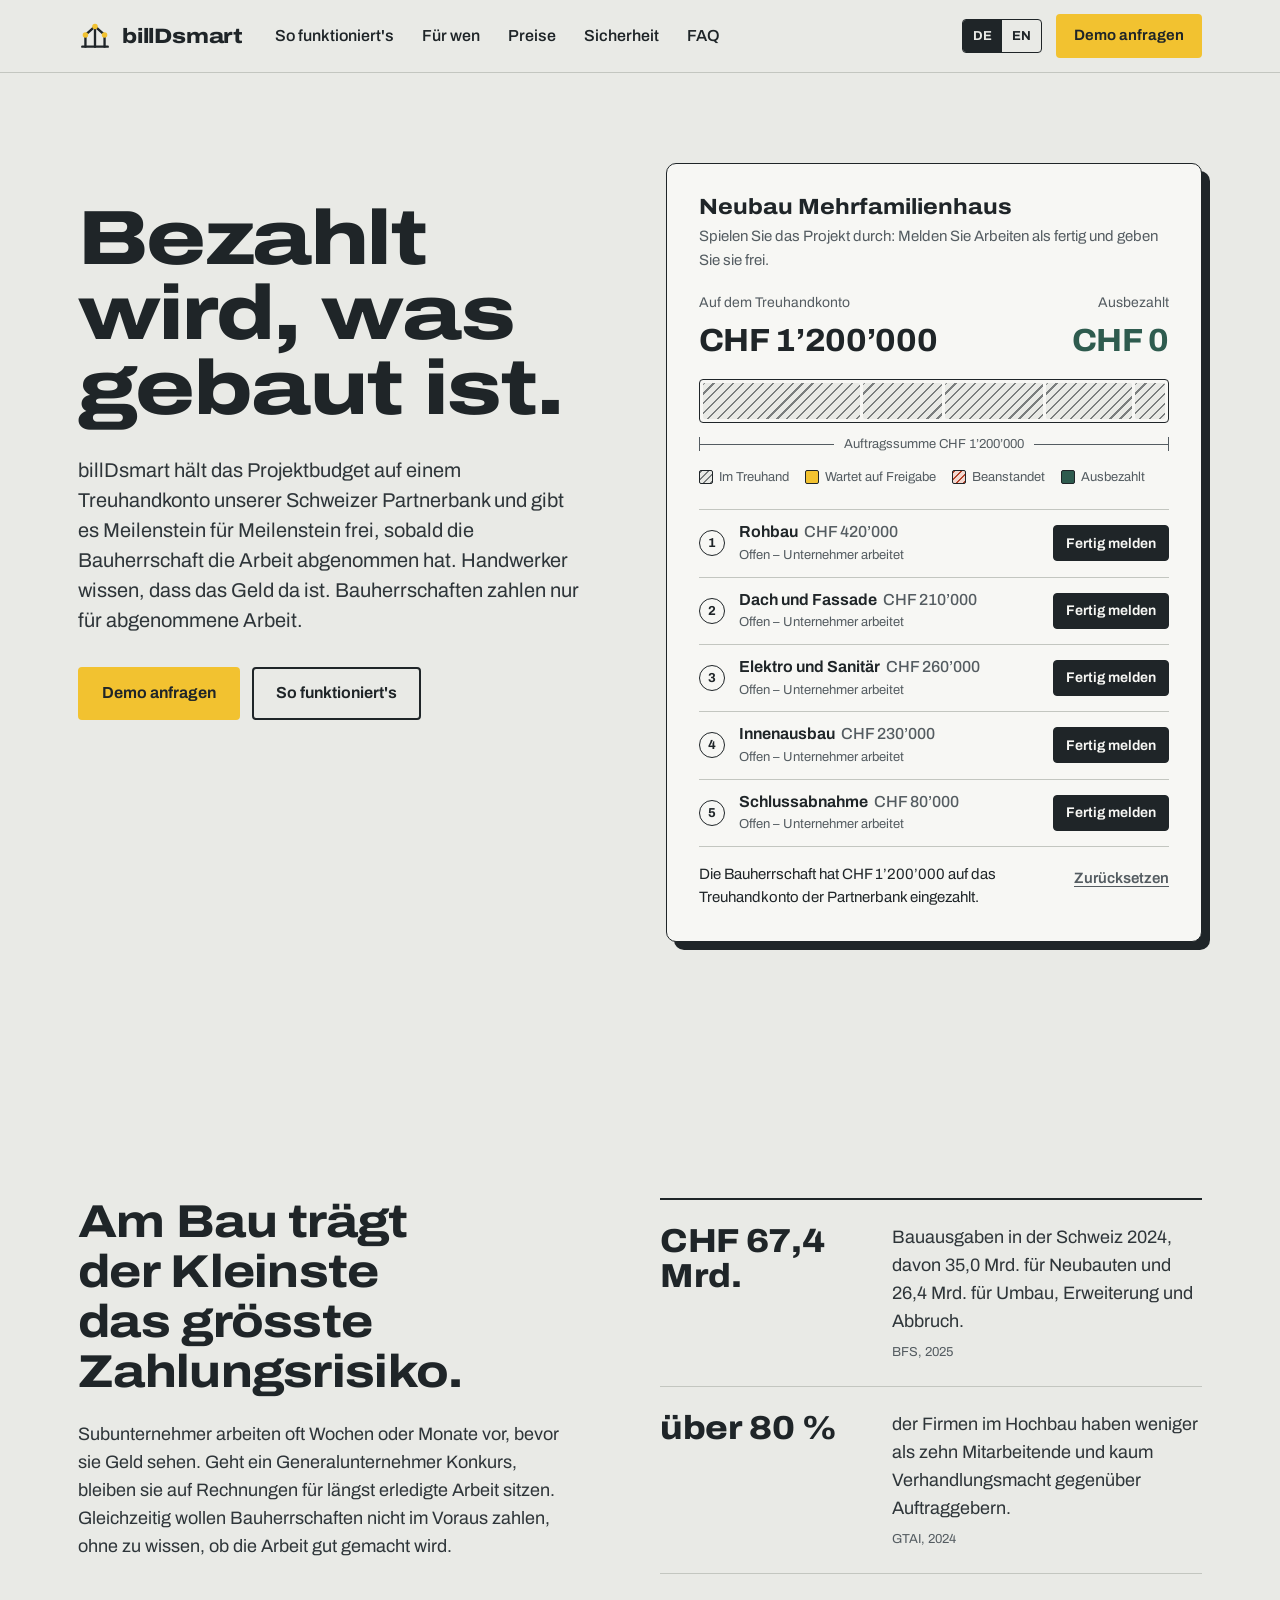
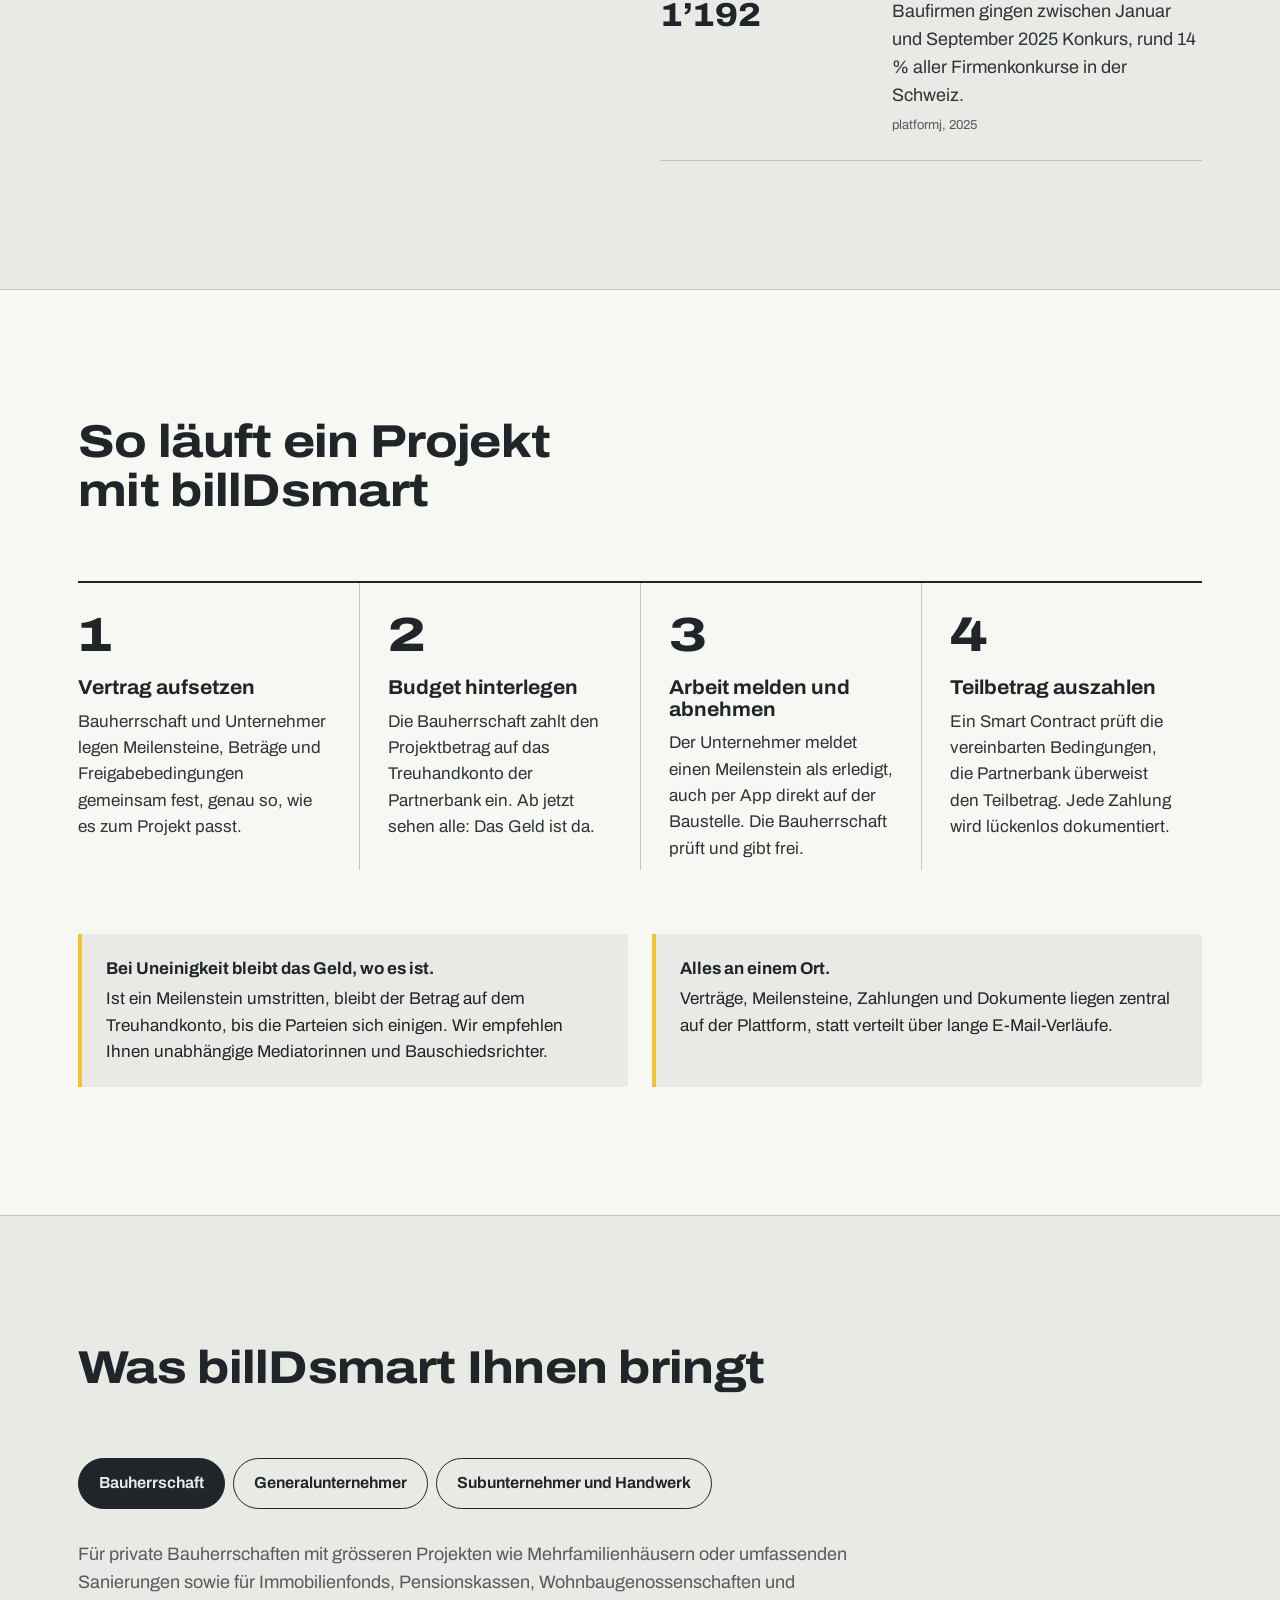
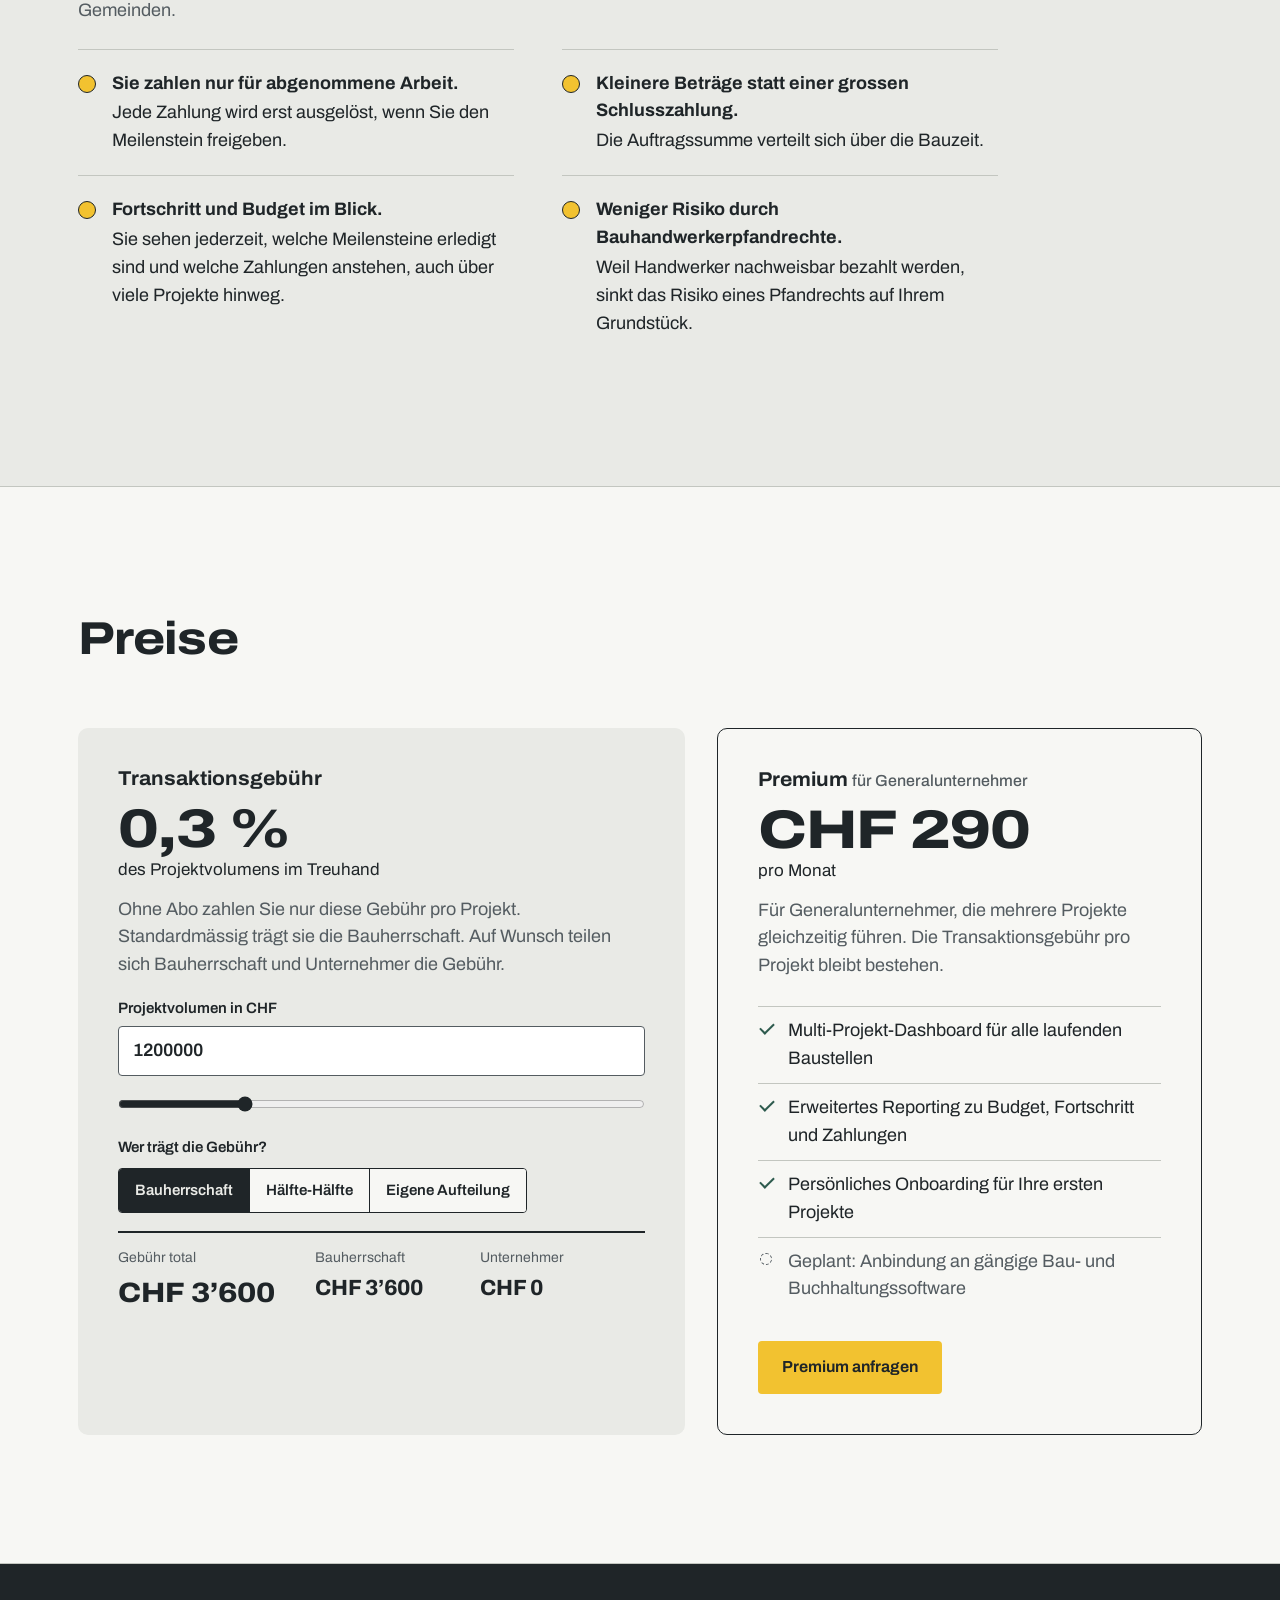
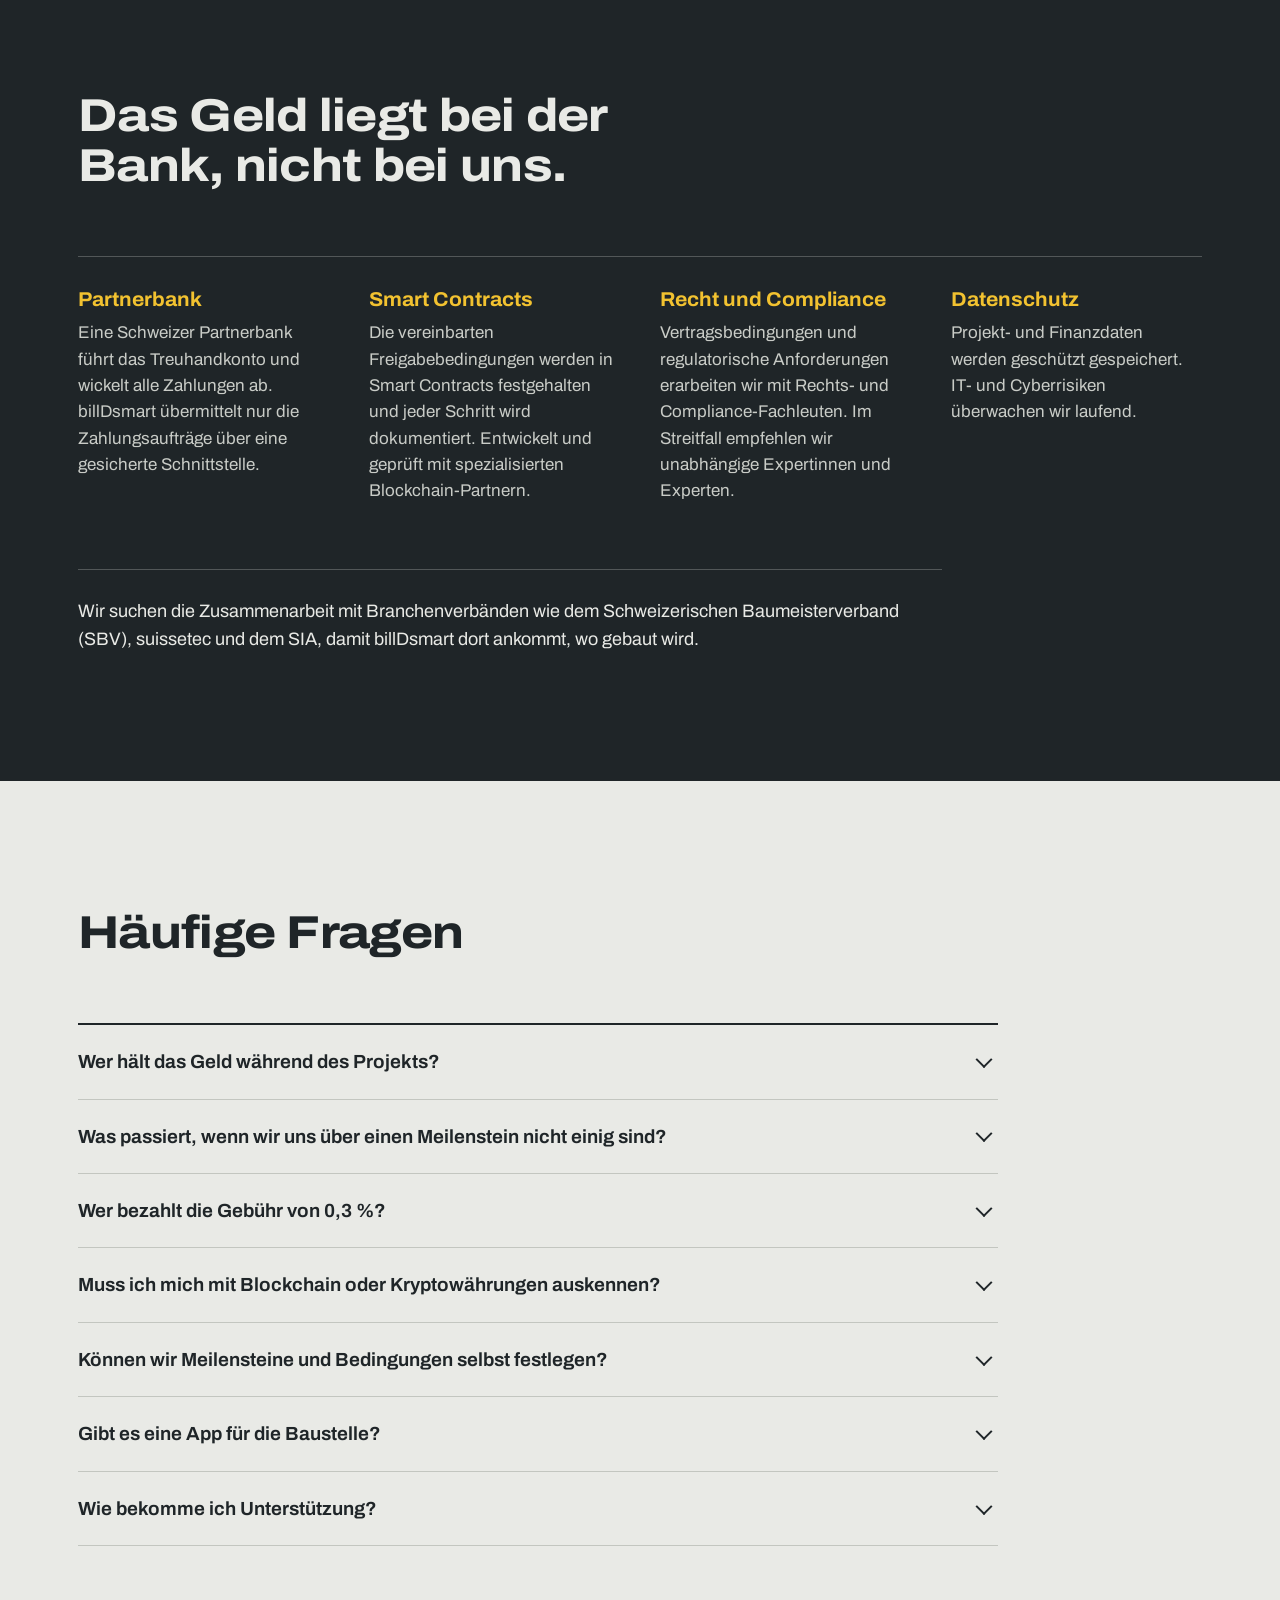
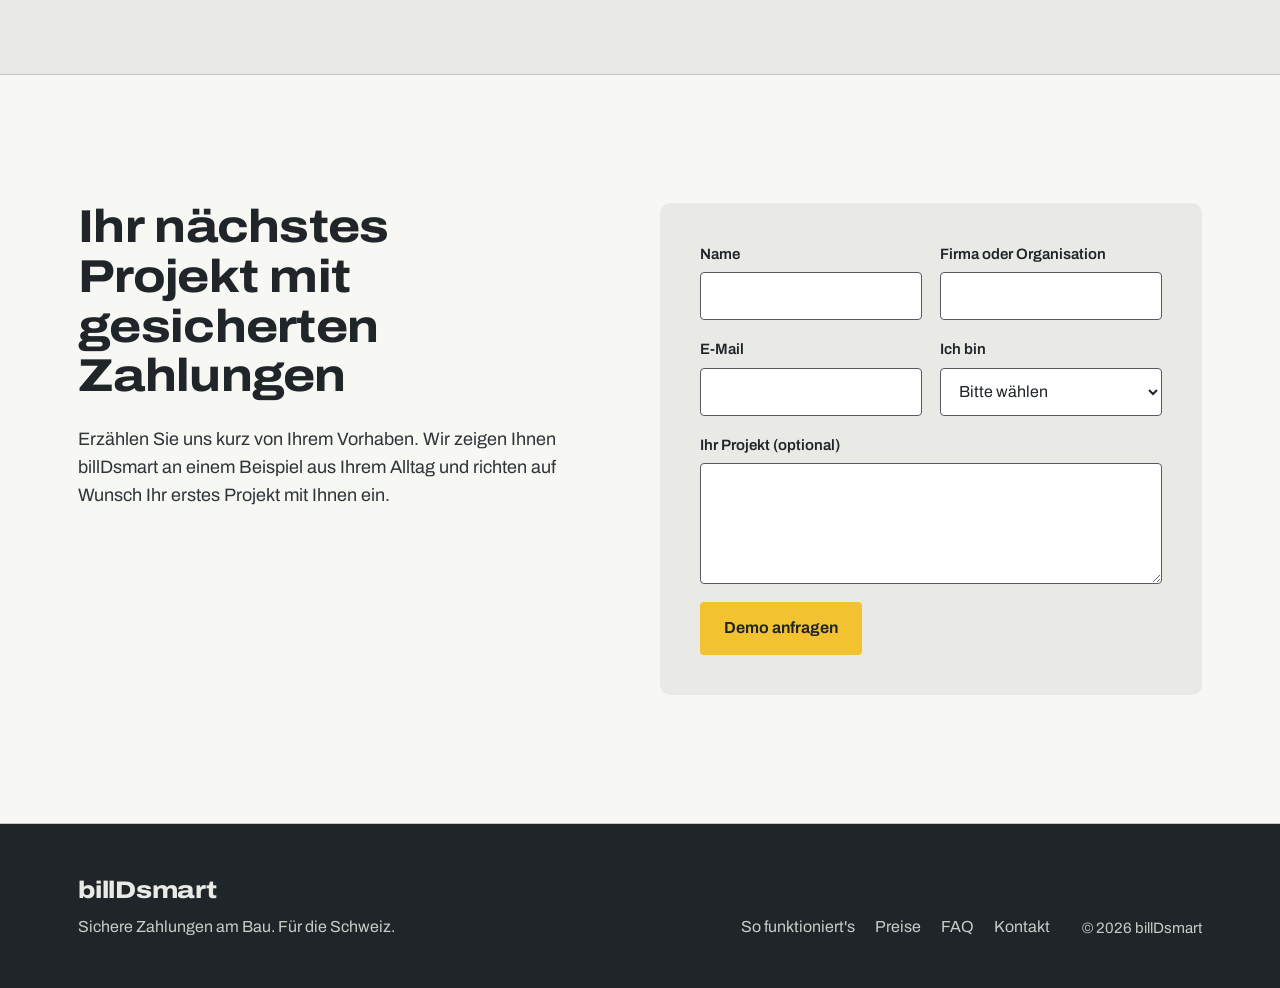
==== index.html @ cd2f31cc "Add billDsmart website Static site (HTML/CSS/JS) based on the Business Model Canvas: escrow demo, fe" ====
<!DOCTYPE html>
<html lang="de">
<head>
  <meta charset="utf-8">
  <meta name="viewport" content="width=device-width, initial-scale=1">
  <title>billDsmart – Sichere Zahlungen am Bau</title>
  <meta name="description" content="billDsmart hält das Baubudget auf einem Treuhandkonto einer Schweizer Partnerbank und zahlt Meilenstein für Meilenstein aus – sobald die Arbeit abgenommen ist.">
  <link rel="icon" href="assets/favicon.svg" type="image/svg+xml">
  <link rel="preconnect" href="https://fonts.googleapis.com">
  <link rel="preconnect" href="https://fonts.gstatic.com" crossorigin>
  <link href="https://fonts.googleapis.com/css2?family=Archivo:wdth,wght@62..125,100..900&display=swap" rel="stylesheet">
  <link rel="stylesheet" href="css/styles.css">
</head>
<body>
  <a class="skip-link" href="#main"><span lang="de">Zum Inhalt springen</span><span lang="en">Skip to content</span></a>

  <header class="site-header" id="top">
    <div class="container header-inner">
      <a class="brand" href="#top" aria-label="billDsmart">
        <svg class="brand-mark" viewBox="0 0 32 32" aria-hidden="true">
          <path d="M7 26V15M16 26V7M25 26V15" />
          <path d="M7 15L16 7L25 15" />
          <path d="M4 26H28" />
          <circle cx="7" cy="15" r="2.6" />
          <circle cx="16" cy="7" r="2.6" />
          <circle cx="25" cy="15" r="2.6" />
        </svg>
        <span class="brand-name">billDsmart</span>
      </a>

      <nav class="site-nav" id="site-nav" aria-label="Hauptnavigation">
        <ul>
          <li><a href="#funktionsweise"><span lang="de">So funktioniert's</span><span lang="en">How it works</span></a></li>
          <li><a href="#zielgruppen"><span lang="de">Für wen</span><span lang="en">Who it's for</span></a></li>
          <li><a href="#preise"><span lang="de">Preise</span><span lang="en">Pricing</span></a></li>
          <li><a href="#sicherheit"><span lang="de">Sicherheit</span><span lang="en">Security</span></a></li>
          <li><a href="#faq">FAQ</a></li>
        </ul>
      </nav>

      <div class="header-actions">
        <div class="lang-switch" role="group" aria-label="Sprache / Language">
          <button type="button" data-set-lang="de" aria-pressed="true">DE</button>
          <button type="button" data-set-lang="en" aria-pressed="false">EN</button>
        </div>
        <a class="btn btn-primary btn-small header-cta" href="#kontakt"><span lang="de">Demo anfragen</span><span lang="en">Request a demo</span></a>
        <button class="nav-toggle" type="button" aria-expanded="false" aria-controls="site-nav">
          <span class="nav-toggle-bars" aria-hidden="true"></span>
          <span class="visually-hidden"><span lang="de">Menü</span><span lang="en">Menu</span></span>
        </button>
      </div>
    </div>
  </header>

  <main id="main">

    <!-- HERO -->
    <section class="hero">
      <div class="container hero-grid">
        <div class="hero-copy">
          <h1>
            <span lang="de">Bezahlt wird, was gebaut ist.</span>
            <span lang="en">Pay for what has been built.</span>
          </h1>
          <p class="lead">
            <span lang="de">billDsmart hält das Projektbudget auf einem Treuhandkonto unserer Schweizer Partnerbank und gibt es Meilenstein für Meilenstein frei, sobald die Bauherrschaft die Arbeit abgenommen hat. Handwerker wissen, dass das Geld da ist. Bauherrschaften zahlen nur für abgenommene Arbeit.</span>
            <span lang="en">billDsmart holds the project budget in an escrow account at our Swiss partner bank and releases it milestone by milestone once the client has approved the work. Contractors know the money is there. Clients only pay for work they have accepted.</span>
          </p>
          <div class="hero-actions">
            <a class="btn btn-primary" href="#kontakt"><span lang="de">Demo anfragen</span><span lang="en">Request a demo</span></a>
            <a class="btn btn-secondary" href="#funktionsweise"><span lang="de">So funktioniert's</span><span lang="en">How it works</span></a>
          </div>
        </div>

        <!-- Interaktive Treuhand-Demo -->
        <div class="demo" aria-labelledby="demo-title">
          <div class="demo-head">
            <div>
              <h2 class="demo-title" id="demo-title">
                <span lang="de">Neubau Mehrfamilienhaus</span>
                <span lang="en">New multi-family building</span>
              </h2>
              <p class="demo-hint">
                <span lang="de">Spielen Sie das Projekt durch: Melden Sie Arbeiten als fertig und geben Sie sie frei.</span>
                <span lang="en">Play through the project: mark work as done and approve it.</span>
              </p>
            </div>
          </div>

          <div class="balance">
            <div class="balance-figures">
              <div class="figure">
                <span class="figure-label"><span lang="de">Auf dem Treuhandkonto</span><span lang="en">Held in escrow</span></span>
                <strong class="figure-value" id="escrow-amount">CHF 1’200’000</strong>
              </div>
              <div class="figure">
                <span class="figure-label"><span lang="de">Ausbezahlt</span><span lang="en">Paid out</span></span>
                <strong class="figure-value figure-paid" id="paid-amount">CHF 0</strong>
              </div>
            </div>
            <div class="bar" id="bar" aria-hidden="true"></div>
            <div class="dimension" aria-hidden="true">
              <span><span lang="de">Auftragssumme</span><span lang="en">Contract value</span> <span id="total-amount">CHF 1’200’000</span></span>
            </div>
            <ul class="legend" aria-hidden="true">
              <li><i class="swatch swatch-held"></i><span lang="de">Im Treuhand</span><span lang="en">In escrow</span></li>
              <li><i class="swatch swatch-reported"></i><span lang="de">Wartet auf Freigabe</span><span lang="en">Awaiting approval</span></li>
              <li><i class="swatch swatch-disputed"></i><span lang="de">Beanstandet</span><span lang="en">Disputed</span></li>
              <li><i class="swatch swatch-paid"></i><span lang="de">Ausbezahlt</span><span lang="en">Paid</span></li>
            </ul>
          </div>

          <ol class="milestones" id="milestones"></ol>

          <div class="demo-foot">
            <p class="demo-log" id="demo-log" aria-live="polite"></p>
            <button type="button" class="link-btn" id="demo-reset"><span lang="de">Zurücksetzen</span><span lang="en">Reset</span></button>
          </div>
        </div>
      </div>
    </section>

    <!-- AUSGANGSLAGE -->
    <section class="section" id="ausgangslage" aria-labelledby="ausgangslage-title">
      <div class="container split">
        <div class="split-intro">
          <h2 id="ausgangslage-title">
            <span lang="de">Am Bau trägt der Kleinste das grösste Zahlungsrisiko.</span>
            <span lang="en">In construction, the smallest firms carry the biggest payment risk.</span>
          </h2>
          <p>
            <span lang="de">Subunternehmer arbeiten oft Wochen oder Monate vor, bevor sie Geld sehen. Geht ein Generalunternehmer Konkurs, bleiben sie auf Rechnungen für längst erledigte Arbeit sitzen. Gleichzeitig wollen Bauherrschaften nicht im Voraus zahlen, ohne zu wissen, ob die Arbeit gut gemacht wird.</span>
            <span lang="en">Subcontractors often work for weeks or months before they see any money. If a general contractor goes bankrupt, they are left with unpaid invoices for work long completed. At the same time, clients don't want to pay upfront without knowing the work will be done well.</span>
          </p>
        </div>
        <dl class="facts">
          <div class="fact">
            <dt>CHF 67,4 <span lang="de">Mrd.</span><span lang="en">bn</span></dt>
            <dd>
              <span lang="de">Bauausgaben in der Schweiz 2024, davon 35,0 Mrd. für Neubauten und 26,4 Mrd. für Umbau, Erweiterung und Abbruch.</span>
              <span lang="en">Construction spending in Switzerland in 2024, of which 35.0 bn on new construction and 26.4 bn on renovation, extension and demolition.</span>
              <cite>BFS, 2025</cite>
            </dd>
          </div>
          <div class="fact">
            <dt><span lang="de">über 80 %</span><span lang="en">over 80%</span></dt>
            <dd>
              <span lang="de">der Firmen im Hochbau haben weniger als zehn Mitarbeitende und kaum Verhandlungsmacht gegenüber Auftraggebern.</span>
              <span lang="en">of building construction firms have fewer than ten employees and little bargaining power towards their clients.</span>
              <cite>GTAI, 2024</cite>
            </dd>
          </div>
          <div class="fact">
            <dt>1’192</dt>
            <dd>
              <span lang="de">Baufirmen gingen zwischen Januar und September 2025 Konkurs, rund 14 % aller Firmenkonkurse in der Schweiz.</span>
              <span lang="en">construction companies went bankrupt between January and September 2025, around 14% of all company bankruptcies in Switzerland.</span>
              <cite>platformj, 2025</cite>
            </dd>
          </div>
        </dl>
      </div>
    </section>

    <!-- FUNKTIONSWEISE -->
    <section class="section section-light" id="funktionsweise" aria-labelledby="funktionsweise-title">
      <div class="container">
        <h2 id="funktionsweise-title" class="section-title">
          <span lang="de">So läuft ein Projekt mit billDsmart</span>
          <span lang="en">How a project runs on billDsmart</span>
        </h2>
        <ol class="steps">
          <li class="step">
            <h3><span lang="de">Vertrag aufsetzen</span><span lang="en">Set up the contract</span></h3>
            <p><span lang="de">Bauherrschaft und Unternehmer legen Meilensteine, Beträge und Freigabebedingungen gemeinsam fest, genau so, wie es zum Projekt passt.</span><span lang="en">Client and contractor agree on milestones, amounts and release conditions together, tailored to the project.</span></p>
          </li>
          <li class="step">
            <h3><span lang="de">Budget hinterlegen</span><span lang="en">Deposit the budget</span></h3>
            <p><span lang="de">Die Bauherrschaft zahlt den Projektbetrag auf das Treuhandkonto der Partnerbank ein. Ab jetzt sehen alle: Das Geld ist da.</span><span lang="en">The client pays the project amount into the partner bank's escrow account. From now on, everyone can see the money is there.</span></p>
          </li>
          <li class="step">
            <h3><span lang="de">Arbeit melden und abnehmen</span><span lang="en">Report and approve work</span></h3>
            <p><span lang="de">Der Unternehmer meldet einen Meilenstein als erledigt, auch per App direkt auf der Baustelle. Die Bauherrschaft prüft und gibt frei.</span><span lang="en">The contractor marks a milestone as done, also via the app right on site. The client checks and approves it.</span></p>
          </li>
          <li class="step">
            <h3><span lang="de">Teilbetrag auszahlen</span><span lang="en">Release the payment</span></h3>
            <p><span lang="de">Ein Smart Contract prüft die vereinbarten Bedingungen, die Partnerbank überweist den Teilbetrag. Jede Zahlung wird lückenlos dokumentiert.</span><span lang="en">A smart contract checks the agreed conditions and the partner bank transfers the partial payment. Every payment is fully documented.</span></p>
          </li>
        </ol>
        <div class="callouts">
          <p class="callout">
            <strong><span lang="de">Bei Uneinigkeit bleibt das Geld, wo es ist.</span><span lang="en">If you disagree, the money stays where it is.</span></strong>
            <span lang="de">Ist ein Meilenstein umstritten, bleibt der Betrag auf dem Treuhandkonto, bis die Parteien sich einigen. Wir empfehlen Ihnen unabhängige Mediatorinnen und Bauschiedsrichter.</span>
            <span lang="en">If a milestone is disputed, the amount stays in escrow until the parties agree. We recommend independent mediators and construction arbitrators.</span>
          </p>
          <p class="callout">
            <strong><span lang="de">Alles an einem Ort.</span><span lang="en">Everything in one place.</span></strong>
            <span lang="de">Verträge, Meilensteine, Zahlungen und Dokumente liegen zentral auf der Plattform, statt verteilt über lange E-Mail-Verläufe.</span>
            <span lang="en">Contracts, milestones, payments and documents sit on one platform instead of being scattered across long email threads.</span>
          </p>
        </div>
      </div>
    </section>

    <!-- ZIELGRUPPEN -->
    <section class="section" id="zielgruppen" aria-labelledby="zielgruppen-title">
      <div class="container">
        <h2 id="zielgruppen-title" class="section-title">
          <span lang="de">Was billDsmart Ihnen bringt</span>
          <span lang="en">What billDsmart does for you</span>
        </h2>

        <div class="tabs">
          <div class="tab-list" role="tablist" aria-label="Zielgruppen">
            <button type="button" role="tab" id="tab-bauherr" aria-controls="panel-bauherr" aria-selected="true">
              <span lang="de">Bauherrschaft</span><span lang="en">Clients</span>
            </button>
            <button type="button" role="tab" id="tab-gu" aria-controls="panel-gu" aria-selected="false" tabindex="-1">
              <span lang="de">Generalunternehmer</span><span lang="en">General contractors</span>
            </button>
            <button type="button" role="tab" id="tab-sub" aria-controls="panel-sub" aria-selected="false" tabindex="-1">
              <span lang="de">Subunternehmer und Handwerk</span><span lang="en">Subcontractors and trades</span>
            </button>
          </div>

          <div class="tab-panel" role="tabpanel" id="panel-bauherr" aria-labelledby="tab-bauherr" tabindex="0">
            <p class="panel-who">
              <span lang="de">Für private Bauherrschaften mit grösseren Projekten wie Mehrfamilienhäusern oder umfassenden Sanierungen sowie für Immobilienfonds, Pensionskassen, Wohnbaugenossenschaften und Gemeinden.</span>
              <span lang="en">For private clients with larger projects such as multi-family buildings or major renovations, and for real estate funds, pension funds, housing cooperatives and municipalities.</span>
            </p>
            <ul class="benefits">
              <li><strong><span lang="de">Sie zahlen nur für abgenommene Arbeit.</span><span lang="en">You only pay for accepted work.</span></strong> <span lang="de">Jede Zahlung wird erst ausgelöst, wenn Sie den Meilenstein freigeben.</span><span lang="en">Each payment is only triggered once you approve the milestone.</span></li>
              <li><strong><span lang="de">Kleinere Beträge statt einer grossen Schlusszahlung.</span><span lang="en">Smaller amounts instead of one large final payment.</span></strong> <span lang="de">Die Auftragssumme verteilt sich über die Bauzeit.</span><span lang="en">The contract value is spread over the duration of the project.</span></li>
              <li><strong><span lang="de">Fortschritt und Budget im Blick.</span><span lang="en">Progress and budget at a glance.</span></strong> <span lang="de">Sie sehen jederzeit, welche Meilensteine erledigt sind und welche Zahlungen anstehen, auch über viele Projekte hinweg.</span><span lang="en">You always see which milestones are done and which payments are coming up, across many projects too.</span></li>
              <li><strong><span lang="de">Weniger Risiko durch Bauhandwerkerpfandrechte.</span><span lang="en">Lower risk of builders' liens.</span></strong> <span lang="de">Weil Handwerker nachweisbar bezahlt werden, sinkt das Risiko eines Pfandrechts auf Ihrem Grundstück.</span><span lang="en">Because contractors are verifiably paid, the risk of a lien on your property goes down.</span></li>
            </ul>
          </div>

          <div class="tab-panel" role="tabpanel" id="panel-gu" aria-labelledby="tab-gu" tabindex="0" hidden>
            <p class="panel-who">
              <span lang="de">Für Generalunternehmer, die Projekte koordinieren und Subunternehmer für die einzelnen Gewerke beauftragen.</span>
              <span lang="en">For general contractors who coordinate projects and commission subcontractors for the individual trades.</span>
            </p>
            <ul class="benefits">
              <li><strong><span lang="de">Ein Projekt, alle Gewerke.</span><span lang="en">One project, every trade.</span></strong> <span lang="de">Sie bringen Ihr Projekt samt Subunternehmern auf eine Plattform und koordinieren alle Zahlungen an einem Ort.</span><span lang="en">You bring your project and all its subcontractors onto one platform and coordinate every payment in one place.</span></li>
              <li><strong><span lang="de">Weniger Administration.</span><span lang="en">Less admin.</span></strong> <span lang="de">Freigaben, Belege und Zahlungsstatus sind dokumentiert, Rückfragen per E-Mail fallen weg.</span><span lang="en">Approvals, documents and payment status are on record, so the back-and-forth by email disappears.</span></li>
              <li><strong><span lang="de">Ihr Ruf als verlässlicher Partner.</span><span lang="en">Your reputation as a reliable partner.</span></strong> <span lang="de">Subunternehmer arbeiten lieber für Sie, wenn sie wissen, dass ihr Geld gesichert ist.</span><span lang="en">Subcontractors prefer working for you when they know their money is secured.</span></li>
              <li><strong><span lang="de">Persönliches Onboarding.</span><span lang="en">Personal onboarding.</span></strong> <span lang="de">Wir richten Ihre ersten Projekte gemeinsam mit Ihnen ein. Mit Premium erhalten Sie ein Multi-Projekt-Dashboard und erweitertes Reporting.</span><span lang="en">We set up your first projects together with you. Premium adds a multi-project dashboard and extended reporting.</span></li>
            </ul>
          </div>

          <div class="tab-panel" role="tabpanel" id="panel-sub" aria-labelledby="tab-sub" tabindex="0" hidden>
            <p class="panel-who">
              <span lang="de">Für Elektro, Sanitär, Holzbau, Malerei und alle anderen Gewerke, vom Einzelbetrieb bis zum KMU.</span>
              <span lang="en">For electricians, plumbers, carpenters, painters and every other trade, from sole traders to SMEs.</span>
            </p>
            <ul class="benefits">
              <li><strong><span lang="de">Das Geld liegt bereit, bevor Sie anfangen.</span><span lang="en">The money is there before you start.</span></strong> <span lang="de">Das Budget ist auf dem Treuhandkonto hinterlegt, nicht beim Generalunternehmer.</span><span lang="en">The budget sits in the escrow account, not with the general contractor.</span></li>
              <li><strong><span lang="de">Teilzahlungen statt Warten bis zum Schluss.</span><span lang="en">Partial payments instead of waiting until the end.</span></strong> <span lang="de">Nach jedem abgenommenen Meilenstein fliesst Geld. So wird Ihre Liquidität planbar.</span><span lang="en">Money flows after every approved milestone, which makes your cash flow predictable.</span></li>
              <li><strong><span lang="de">Klarer Überblick.</span><span lang="en">A clear overview.</span></strong> <span lang="de">Status, offene Meilensteine und Zahlungstermine sehen Sie auf einen Blick, auch auf dem Handy.</span><span lang="en">Status, open milestones and payment dates at a glance, on your phone too.</span></li>
              <li><strong><span lang="de">Neue Aufträge.</span><span lang="en">New jobs.</span></strong> <span lang="de">Auf Wunsch werden Sie als Anbieter gelistet und Bauherrschaften empfohlen.</span><span lang="en">If you like, you can be listed as a service provider and recommended to clients.</span></li>
            </ul>
          </div>
        </div>
      </div>
    </section>

    <!-- PREISE -->
    <section class="section section-light" id="preise" aria-labelledby="preise-title">
      <div class="container">
        <h2 id="preise-title" class="section-title">
          <span lang="de">Preise</span>
          <span lang="en">Pricing</span>
        </h2>
        <div class="pricing">
          <div class="price-block calculator">
            <h3><span lang="de">Transaktionsgebühr</span><span lang="en">Transaction fee</span></h3>
            <p class="price-main"><span class="price-number"><span lang="de">0,3 %</span><span lang="en">0.3%</span></span> <span lang="de">des Projektvolumens im Treuhand</span><span lang="en">of the project volume held in escrow</span></p>
            <p class="muted">
              <span lang="de">Ohne Abo zahlen Sie nur diese Gebühr pro Projekt. Standardmässig trägt sie die Bauherrschaft. Auf Wunsch teilen sich Bauherrschaft und Unternehmer die Gebühr.</span>
              <span lang="en">Without a subscription, this fee per project is all you pay. By default the client pays it. If both parties agree, client and contractor can split the fee.</span>
            </p>

            <form class="calc" id="calc" onsubmit="return false">
              <div class="field">
                <label for="calc-volume"><span lang="de">Projektvolumen in CHF</span><span lang="en">Project volume in CHF</span></label>
                <input type="number" id="calc-volume" min="10000" max="100000000" step="1000" value="1200000" inputmode="numeric">
                <input type="range" id="calc-range" min="50000" max="5000000" step="10000" value="1200000" aria-label="Projektvolumen">
              </div>

              <fieldset class="field">
                <legend><span lang="de">Wer trägt die Gebühr?</span><span lang="en">Who pays the fee?</span></legend>
                <div class="segmented">
                  <label><input type="radio" name="split" value="100" checked><span><span lang="de">Bauherrschaft</span><span lang="en">Client</span></span></label>
                  <label><input type="radio" name="split" value="50"><span><span lang="de">Hälfte-Hälfte</span><span lang="en">50/50</span></span></label>
                  <label><input type="radio" name="split" value="custom"><span><span lang="de">Eigene Aufteilung</span><span lang="en">Custom</span></span></label>
                </div>
                <div class="custom-split" id="custom-split" hidden>
                  <label for="calc-share"><span lang="de">Anteil Bauherrschaft</span><span lang="en">Client share</span>: <output id="share-out">70 %</output></label>
                  <input type="range" id="calc-share" min="0" max="100" step="5" value="70">
                </div>
              </fieldset>

              <dl class="calc-result" aria-live="polite">
                <div class="calc-total"><dt><span lang="de">Gebühr total</span><span lang="en">Total fee</span></dt><dd id="fee-total">CHF 3’600</dd></div>
                <div><dt><span lang="de">Bauherrschaft</span><span lang="en">Client</span></dt><dd id="fee-client">CHF 3’600</dd></div>
                <div><dt><span lang="de">Unternehmer</span><span lang="en">Contractor</span></dt><dd id="fee-contractor">CHF 0</dd></div>
              </dl>
            </form>
          </div>

          <div class="price-block premium">
            <h3>Premium <span class="premium-for"><span lang="de">für Generalunternehmer</span><span lang="en">for general contractors</span></span></h3>
            <p class="price-main"><span class="price-number">CHF 290</span> <span lang="de">pro Monat</span><span lang="en">per month</span></p>
            <p class="muted">
              <span lang="de">Für Generalunternehmer, die mehrere Projekte gleichzeitig führen. Die Transaktionsgebühr pro Projekt bleibt bestehen.</span>
              <span lang="en">For general contractors running several projects at once. The per-project transaction fee still applies.</span>
            </p>
            <ul class="checklist">
              <li><span lang="de">Multi-Projekt-Dashboard für alle laufenden Baustellen</span><span lang="en">Multi-project dashboard for all ongoing sites</span></li>
              <li><span lang="de">Erweitertes Reporting zu Budget, Fortschritt und Zahlungen</span><span lang="en">Extended reporting on budget, progress and payments</span></li>
              <li><span lang="de">Persönliches Onboarding für Ihre ersten Projekte</span><span lang="en">Personal onboarding for your first projects</span></li>
              <li class="planned"><span lang="de">Geplant: Anbindung an gängige Bau- und Buchhaltungssoftware</span><span lang="en">Planned: integration with common construction and accounting software</span></li>
            </ul>
            <a class="btn btn-primary" href="#kontakt" data-role-preset="gu"><span lang="de">Premium anfragen</span><span lang="en">Ask about Premium</span></a>
          </div>
        </div>
      </div>
    </section>

    <!-- SICHERHEIT -->
    <section class="section section-dark" id="sicherheit" aria-labelledby="sicherheit-title">
      <div class="container">
        <h2 id="sicherheit-title" class="section-title">
          <span lang="de">Das Geld liegt bei der Bank, nicht bei uns.</span>
          <span lang="en">The money sits with the bank, not with us.</span>
        </h2>
        <div class="trust">
          <div class="trust-item">
            <h3><span lang="de">Partnerbank</span><span lang="en">Partner bank</span></h3>
            <p><span lang="de">Eine Schweizer Partnerbank führt das Treuhandkonto und wickelt alle Zahlungen ab. billDsmart übermittelt nur die Zahlungsaufträge über eine gesicherte Schnittstelle.</span><span lang="en">A Swiss partner bank runs the escrow account and executes every payment. billDsmart only sends the payment instructions through a secured interface.</span></p>
          </div>
          <div class="trust-item">
            <h3>Smart Contracts</h3>
            <p><span lang="de">Die vereinbarten Freigabebedingungen werden in Smart Contracts festgehalten und jeder Schritt wird dokumentiert. Entwickelt und geprüft mit spezialisierten Blockchain-Partnern.</span><span lang="en">The agreed release conditions are recorded in smart contracts and every step is documented. Developed and audited with specialised blockchain partners.</span></p>
          </div>
          <div class="trust-item">
            <h3><span lang="de">Recht und Compliance</span><span lang="en">Legal and compliance</span></h3>
            <p><span lang="de">Vertragsbedingungen und regulatorische Anforderungen erarbeiten wir mit Rechts- und Compliance-Fachleuten. Im Streitfall empfehlen wir unabhängige Expertinnen und Experten.</span><span lang="en">We work out contract terms and regulatory requirements with legal and compliance specialists. In a dispute, we recommend independent experts.</span></p>
          </div>
          <div class="trust-item">
            <h3><span lang="de">Datenschutz</span><span lang="en">Data protection</span></h3>
            <p><span lang="de">Projekt- und Finanzdaten werden geschützt gespeichert. IT- und Cyberrisiken überwachen wir laufend.</span><span lang="en">Project and financial data are stored securely. We monitor IT and cyber risks continuously.</span></p>
          </div>
        </div>
        <p class="associations">
          <span lang="de">Wir suchen die Zusammenarbeit mit Branchenverbänden wie dem Schweizerischen Baumeisterverband (SBV), suissetec und dem SIA, damit billDsmart dort ankommt, wo gebaut wird.</span>
          <span lang="en">We are seeking cooperation with industry associations such as the Swiss Contractors' Association (SBV), suissetec and the SIA, so billDsmart reaches the people who build.</span>
        </p>
      </div>
    </section>

    <!-- FAQ -->
    <section class="section" id="faq" aria-labelledby="faq-title">
      <div class="container">
        <h2 id="faq-title" class="section-title">
          <span lang="de">Häufige Fragen</span>
          <span lang="en">Frequently asked questions</span>
        </h2>
        <div class="faq">
          <details>
            <summary><span lang="de">Wer hält das Geld während des Projekts?</span><span lang="en">Who holds the money during the project?</span></summary>
            <p><span lang="de">Unsere Partnerbank. Das Budget liegt auf einem bankgeführten Treuhandkonto, bis die vereinbarten Bedingungen erfüllt sind. billDsmart selbst verwahrt keine Gelder.</span><span lang="en">Our partner bank. The budget sits in a bank-managed escrow account until the agreed conditions are met. billDsmart itself never holds the funds.</span></p>
          </details>
          <details>
            <summary><span lang="de">Was passiert, wenn wir uns über einen Meilenstein nicht einig sind?</span><span lang="en">What happens if we disagree about a milestone?</span></summary>
            <p><span lang="de">Der Betrag bleibt auf dem Treuhandkonto, bis der Streit beigelegt ist. Wir empfehlen Ihnen unabhängige Mediatorinnen, Bauschiedsrichter oder Rechtsfachleute. Die Kosten für deren Beratung tragen die Parteien direkt.</span><span lang="en">The amount stays in escrow until the dispute is resolved. We recommend independent mediators, construction arbitrators or legal experts. The parties pay for their advice directly.</span></p>
          </details>
          <details>
            <summary><span lang="de">Wer bezahlt die Gebühr von 0,3 %?</span><span lang="en">Who pays the 0.3% fee?</span></summary>
            <p><span lang="de">Standardmässig die Bauherrschaft, weil sie das Projekt eröffnet und nur für abgenommene Arbeit zahlt. Weil auch Unternehmer von gesicherten und schnelleren Zahlungen profitieren, können die Parteien die Gebühr aufteilen.</span><span lang="en">By default the client, since they open the project and only pay for accepted work. Because contractors also benefit from secured and faster payments, the parties can split the fee.</span></p>
          </details>
          <details>
            <summary><span lang="de">Muss ich mich mit Blockchain oder Kryptowährungen auskennen?</span><span lang="en">Do I need to know about blockchain or crypto?</span></summary>
            <p><span lang="de">Nein. Die Smart Contracts laufen im Hintergrund. Sie arbeiten mit Projekten, Meilensteinen und Freigaben, die Zahlungen laufen in Franken über die Partnerbank.</span><span lang="en">No. The smart contracts run in the background. You work with projects, milestones and approvals, and payments are made in Swiss francs through the partner bank.</span></p>
          </details>
          <details>
            <summary><span lang="de">Können wir Meilensteine und Bedingungen selbst festlegen?</span><span lang="en">Can we define milestones and conditions ourselves?</span></summary>
            <p><span lang="de">Ja. Vertragsbedingungen, Meilensteine, Beträge und Freigabebedingungen legen Sie für jedes Projekt individuell fest.</span><span lang="en">Yes. You define contract terms, milestones, amounts and release conditions individually for each project.</span></p>
          </details>
          <details>
            <summary><span lang="de">Gibt es eine App für die Baustelle?</span><span lang="en">Is there an app for the construction site?</span></summary>
            <p><span lang="de">Ja. Mit der mobilen App bestätigen Unternehmer Meilensteine und verfolgen Zahlungen direkt auf der Baustelle. Projekte und Budgets richten Sie auf der Web-Plattform ein.</span><span lang="en">Yes. With the mobile app, contractors confirm milestones and track payments right on site. You set up projects and budgets on the web platform.</span></p>
          </details>
          <details>
            <summary><span lang="de">Wie bekomme ich Unterstützung?</span><span lang="en">How do I get support?</span></summary>
            <p><span lang="de">Unser Support hilft per E-Mail und Telefon. Generalunternehmer und grössere Bauherrschaften erhalten zum Start ein persönliches Onboarding.</span><span lang="en">Our support team helps by email and phone. General contractors and larger clients get personal onboarding when they start.</span></p>
          </details>
        </div>
      </div>
    </section>

    <!-- KONTAKT -->
    <section class="section section-light" id="kontakt" aria-labelledby="kontakt-title">
      <div class="container split">
        <div class="split-intro">
          <h2 id="kontakt-title">
            <span lang="de">Ihr nächstes Projekt mit gesicherten Zahlungen</span>
            <span lang="en">Your next project with secured payments</span>
          </h2>
          <p>
            <span lang="de">Erzählen Sie uns kurz von Ihrem Vorhaben. Wir zeigen Ihnen billDsmart an einem Beispiel aus Ihrem Alltag und richten auf Wunsch Ihr erstes Projekt mit Ihnen ein.</span>
            <span lang="en">Tell us briefly about your project. We'll show you billDsmart with an example from your day-to-day work and, if you like, set up your first project with you.</span>
          </p>
        </div>

        <form class="contact-form" id="contact-form" novalidate>
          <div class="form-row">
            <div class="field">
              <label for="cf-name"><span lang="de">Name</span><span lang="en">Name</span></label>
              <input type="text" id="cf-name" name="name" autocomplete="name" required>
              <p class="field-error" id="cf-name-error"></p>
            </div>
            <div class="field">
              <label for="cf-company"><span lang="de">Firma oder Organisation</span><span lang="en">Company or organisation</span></label>
              <input type="text" id="cf-company" name="company" autocomplete="organization">
            </div>
          </div>
          <div class="form-row">
            <div class="field">
              <label for="cf-email"><span lang="de">E-Mail</span><span lang="en">Email</span></label>
              <input type="email" id="cf-email" name="email" autocomplete="email" required>
              <p class="field-error" id="cf-email-error"></p>
            </div>
            <div class="field">
              <label for="cf-role"><span lang="de">Ich bin</span><span lang="en">I am</span></label>
              <select id="cf-role" name="role" required>
                <option value="" data-de="Bitte wählen" data-en="Please choose">Bitte wählen</option>
                <option value="bauherr-privat" data-de="Private Bauherrschaft" data-en="Private client">Private Bauherrschaft</option>
                <option value="bauherr-institutionell" data-de="Institutionelle oder öffentliche Bauherrschaft" data-en="Institutional or public client">Institutionelle oder öffentliche Bauherrschaft</option>
                <option value="gu" data-de="Generalunternehmer" data-en="General contractor">Generalunternehmer</option>
                <option value="sub" data-de="Subunternehmer oder Handwerksbetrieb" data-en="Subcontractor or trade business">Subunternehmer oder Handwerksbetrieb</option>
                <option value="partner" data-de="Verband oder Partner" data-en="Association or partner">Verband oder Partner</option>
              </select>
              <p class="field-error" id="cf-role-error"></p>
            </div>
          </div>
          <div class="field">
            <label for="cf-message"><span lang="de">Ihr Projekt (optional)</span><span lang="en">Your project (optional)</span></label>
            <textarea id="cf-message" name="message" rows="4"></textarea>
          </div>
          <button class="btn btn-primary" type="submit"><span lang="de">Demo anfragen</span><span lang="en">Request a demo</span></button>
          <p class="form-status" id="form-status" role="status"></p>
        </form>
      </div>
    </section>
  </main>

  <footer class="site-footer">
    <div class="container footer-inner">
      <div class="footer-brand">
        <span class="brand-name">billDsmart</span>
        <p><span lang="de">Sichere Zahlungen am Bau. Für die Schweiz.</span><span lang="en">Secure construction payments. For Switzerland.</span></p>
      </div>
      <ul class="footer-links">
        <li><a href="#funktionsweise"><span lang="de">So funktioniert's</span><span lang="en">How it works</span></a></li>
        <li><a href="#preise"><span lang="de">Preise</span><span lang="en">Pricing</span></a></li>
        <li><a href="#faq">FAQ</a></li>
        <li><a href="#kontakt"><span lang="de">Kontakt</span><span lang="en">Contact</span></a></li>
      </ul>
      <p class="footer-copy">© <span id="year">2026</span> billDsmart</p>
    </div>
  </footer>

  <script src="js/main.js"></script>
</body>
</html>
---- css/styles.css ----
/* ==========================================================
   billDsmart – Stylesheet
   Farben: Beton, Asphalt, Signalgelb, Tannengrün
   Schrift: Archivo (variable Breite – breit für Titel)
   ========================================================== */

:root {
  --beton: #E9EAE6;
  --beton-dunkel: #DCDDD8;
  --flaeche: #F7F7F4;
  --asphalt: #1F2528;
  --stahl: #545C61;
  --linie: #C3C6C0;
  --signal: #F2C230;
  --signal-dunkel: #D9A90F;
  --tanne: #2E5B4E;
  --rost: #B5452B;

  --font: "Archivo", "Helvetica Neue", Arial, sans-serif;
  --radius-s: 4px;
  --radius-m: 10px;
  --container: 1220px;
  --gutter: clamp(20px, 4vw, 48px);
  --section-space: clamp(72px, 10vw, 128px);
}

/* ---------- Sprachumschaltung ---------- */
html[lang="de"] body [lang="en"],
html[lang="en"] body [lang="de"] { display: none !important; }

/* ---------- Basis ---------- */
*, *::before, *::after { box-sizing: border-box; }

html { scroll-behavior: smooth; scroll-padding-top: 88px; }

body {
  margin: 0;
  font-family: var(--font);
  font-size: 1.125rem;
  line-height: 1.55;
  color: var(--asphalt);
  background: var(--beton);
  -webkit-font-smoothing: antialiased;
  text-rendering: optimizeLegibility;
}

h1, h2, h3 { margin: 0; line-height: 1.08; }
p { margin: 0 0 1em; }
p:last-child { margin-bottom: 0; }
a { color: inherit; }
img, svg { display: block; }
button, input, select, textarea { font: inherit; color: inherit; }

:focus-visible {
  outline: 3px solid var(--asphalt);
  outline-offset: 3px;
  border-radius: 2px;
}
.section-dark :focus-visible { outline-color: var(--signal); }

.container {
  width: 100%;
  max-width: var(--container);
  margin-inline: auto;
  padding-inline: var(--gutter);
}

.visually-hidden {
  position: absolute !important;
  width: 1px; height: 1px;
  overflow: hidden; clip: rect(0 0 0 0);
  white-space: nowrap;
}

.skip-link {
  position: absolute;
  left: 16px; top: -60px;
  background: var(--signal);
  padding: 10px 16px;
  font-weight: 600;
  z-index: 100;
  border-radius: var(--radius-s);
}
.skip-link:focus { top: 12px; }

.muted { color: var(--stahl); }

/* ---------- Buttons ---------- */
.btn {
  display: inline-flex;
  align-items: center;
  justify-content: center;
  gap: 8px;
  min-height: 48px;
  padding: 12px 22px;
  border: 2px solid var(--asphalt);
  border-radius: var(--radius-s);
  font-weight: 650;
  font-size: 1rem;
  text-decoration: none;
  cursor: pointer;
  transition: background-color .15s ease, color .15s ease;
}
.btn-primary { background: var(--signal); border-color: var(--signal); color: var(--asphalt); }
.btn-primary:hover { background: var(--signal-dunkel); border-color: var(--signal-dunkel); }
.btn-secondary { background: transparent; }
.btn-secondary:hover { background: var(--asphalt); color: var(--beton); }
.btn-small { min-height: 40px; padding: 8px 16px; font-size: .9375rem; }

.link-btn {
  background: none; border: 0; padding: 4px 0;
  font-size: .9375rem; font-weight: 600;
  text-decoration: underline; text-underline-offset: 3px;
  cursor: pointer; color: var(--stahl);
}
.link-btn:hover { color: var(--asphalt); }

/* ---------- Header ---------- */
.site-header {
  position: sticky; top: 0; z-index: 50;
  background: rgba(233, 234, 230, .92);
  backdrop-filter: saturate(1.2) blur(8px);
  border-bottom: 1px solid var(--linie);
}
.header-inner {
  display: flex; align-items: center; gap: 32px;
  min-height: 72px;
}
.brand {
  display: inline-flex; align-items: center; gap: 10px;
  text-decoration: none;
}
.brand-mark { width: 34px; height: 34px; fill: none; }
.brand-mark path { stroke: var(--asphalt); stroke-width: 2.2; stroke-linecap: round; stroke-linejoin: round; }
.brand-mark circle { fill: var(--signal); }
.brand-name {
  font-weight: 800;
  font-stretch: 118%;
  font-size: 1.3rem;
  letter-spacing: -.01em;
}

.site-nav ul {
  display: flex; gap: 28px;
  list-style: none; margin: 0; padding: 0;
}
.site-nav a {
  text-decoration: none; font-weight: 550; font-size: 1rem;
  padding: 6px 0;
  border-bottom: 2px solid transparent;
}
.site-nav a:hover { border-bottom-color: var(--signal); }

.header-actions { display: flex; align-items: center; gap: 14px; margin-left: auto; }

.lang-switch {
  display: inline-flex;
  border: 1.5px solid var(--asphalt);
  border-radius: var(--radius-s);
  overflow: hidden;
}
.lang-switch button {
  background: transparent; border: 0;
  padding: 6px 10px;
  font-size: .8125rem; font-weight: 700;
  cursor: pointer;
}
.lang-switch button[aria-pressed="true"] { background: var(--asphalt); color: var(--beton); }

.nav-toggle {
  display: none;
  width: 44px; height: 44px;
  background: transparent;
  border: 1.5px solid var(--asphalt);
  border-radius: var(--radius-s);
  cursor: pointer;
  position: relative;
}
.nav-toggle-bars,
.nav-toggle-bars::before,
.nav-toggle-bars::after {
  position: absolute; left: 50%;
  width: 20px; height: 2px;
  background: var(--asphalt);
  transform: translateX(-50%);
  transition: transform .2s ease, opacity .2s ease;
}
.nav-toggle-bars { top: 50%; margin-top: -1px; }
.nav-toggle-bars::before, .nav-toggle-bars::after { content: ""; left: 0; transform: none; }
.nav-toggle-bars::before { top: -6px; }
.nav-toggle-bars::after { top: 6px; }
.nav-toggle[aria-expanded="true"] .nav-toggle-bars { background: transparent; }
.nav-toggle[aria-expanded="true"] .nav-toggle-bars::before { transform: translateY(6px) rotate(45deg); }
.nav-toggle[aria-expanded="true"] .nav-toggle-bars::after { transform: translateY(-6px) rotate(-45deg); }

/* ---------- Hero ---------- */
.hero { padding-block: clamp(48px, 7vw, 96px) var(--section-space); }
.hero-grid {
  display: grid;
  grid-template-columns: minmax(0, 1fr) minmax(0, 1.05fr);
  gap: clamp(40px, 6vw, 88px);
  align-items: start;
}
.hero-copy { padding-top: clamp(8px, 3vw, 40px); }
.hero h1 {
  font-size: clamp(2.75rem, 6vw, 5rem);
  font-weight: 800;
  font-stretch: 125%;
  line-height: .98;
  letter-spacing: -.02em;
  margin-bottom: 28px;
  text-wrap: balance;
}
.lead {
  font-size: 1.25rem;
  line-height: 1.5;
  max-width: 34em;
  color: #2E3539;
}
.hero-actions { display: flex; flex-wrap: wrap; gap: 12px; margin-top: 32px; }

/* ---------- Demo ---------- */
.demo {
  background: var(--flaeche);
  border: 1.5px solid var(--asphalt);
  border-radius: var(--radius-m);
  padding: clamp(20px, 3vw, 32px);
  box-shadow: 8px 8px 0 var(--asphalt);
}
.demo-title {
  font-size: 1.375rem;
  font-weight: 750;
  font-stretch: 110%;
  margin-bottom: 6px;
}
.demo-head { margin-bottom: 20px; }
.demo-hint { font-size: .9375rem; color: var(--stahl); }

.balance-figures {
  display: grid; grid-template-columns: 1fr 1fr; gap: 16px;
  margin-bottom: 14px;
}
.figure { display: flex; flex-direction: column; gap: 2px; }
.figure-label { font-size: .875rem; color: var(--stahl); }
.figure-value {
  font-size: clamp(1.5rem, 2.6vw, 2rem);
  font-weight: 750;
  font-stretch: 105%;
  font-variant-numeric: tabular-nums;
  letter-spacing: -.01em;
}
.figure-value { white-space: nowrap; }
.figure-paid { color: var(--tanne); }
.figure:last-child { text-align: right; }

.bar {
  display: flex; gap: 3px;
  height: 44px;
  padding: 3px;
  border: 1.5px solid var(--asphalt);
  border-radius: var(--radius-s);
  background: var(--flaeche);
}
.seg {
  position: relative;
  border-radius: 2px;
  transition: background-color .5s ease, flex-grow .5s ease;
  background-color: var(--beton);
  background-image: repeating-linear-gradient(135deg, rgba(31,37,40,.55) 0 1.5px, transparent 1.5px 7px);
}
.seg.is-reported { background-color: var(--signal); }
.seg.is-disputed {
  background-color: #F3D9D1;
  background-image: repeating-linear-gradient(135deg, var(--rost) 0 1.5px, transparent 1.5px 7px);
}
.seg.is-paid { background-color: var(--tanne); background-image: none; }
.seg.just-paid { animation: pulse .7s ease; }
@keyframes pulse {
  0% { transform: scaleY(1); }
  40% { transform: scaleY(1.18); }
  100% { transform: scaleY(1); }
}

/* Masslinie wie auf einem Bauplan */
.dimension {
  position: relative;
  margin-top: 10px;
  height: 22px;
  display: flex; justify-content: center; align-items: center;
  font-size: .8125rem;
  color: var(--stahl);
  font-variant-numeric: tabular-nums;
}
.dimension::before {
  content: "";
  position: absolute; left: 0; right: 0; top: 50%;
  border-top: 1px solid var(--stahl);
}
.dimension::after {
  content: "";
  position: absolute; inset: 4px 0;
  border-left: 1px solid var(--stahl);
  border-right: 1px solid var(--stahl);
}
.dimension > span { position: relative; z-index: 1; background: var(--flaeche); padding: 0 10px; }

.legend {
  display: flex; flex-wrap: wrap; gap: 6px 16px;
  list-style: none; margin: 12px 0 0; padding: 0;
  font-size: .8125rem; color: var(--stahl);
}
.legend li { display: inline-flex; align-items: center; gap: 6px; }
.swatch {
  width: 14px; height: 14px; border-radius: 2px;
  border: 1px solid var(--asphalt);
  display: inline-block;
}
.swatch-held { background: var(--beton) repeating-linear-gradient(135deg, rgba(31,37,40,.55) 0 1.5px, transparent 1.5px 5px); }
.swatch-reported { background: var(--signal); }
.swatch-disputed { background: #F3D9D1 repeating-linear-gradient(135deg, var(--rost) 0 1.5px, transparent 1.5px 5px); }
.swatch-paid { background: var(--tanne); }

.milestones {
  list-style: none; margin: 22px 0 0; padding: 0;
  counter-reset: ms;
  border-top: 1px solid var(--linie);
}
.milestone {
  counter-increment: ms;
  display: grid;
  grid-template-columns: 28px minmax(0, 1fr) auto;
  gap: 4px 12px;
  align-items: center;
  padding: 12px 0;
  border-bottom: 1px solid var(--linie);
}
.milestone::before {
  content: counter(ms);
  grid-row: 1 / span 2;
  width: 26px; height: 26px;
  display: grid; place-items: center;
  border: 1.5px solid var(--asphalt);
  border-radius: 50%;
  font-size: .8125rem; font-weight: 700;
  font-variant-numeric: tabular-nums;
}
.milestone.is-paid::before { background: var(--tanne); border-color: var(--tanne); color: #fff; content: "✓"; }
.milestone.is-reported::before { background: var(--signal); }
.milestone.is-disputed::before { border-color: var(--rost); color: var(--rost); }

.ms-name { font-weight: 650; font-size: 1rem; line-height: 1.3; }
.ms-amount { white-space: nowrap; font-variant-numeric: tabular-nums; color: var(--stahl); font-weight: 500; margin-left: 6px; }
.ms-status { grid-column: 2; font-size: .8125rem; color: var(--stahl); line-height: 1.35; }
.milestone.is-disputed .ms-status { color: var(--rost); }
.milestone.is-paid .ms-status { color: var(--tanne); }
.ms-actions {
  grid-column: 3; grid-row: 1 / span 2;
  display: flex; gap: 6px; flex-wrap: wrap; justify-content: flex-end;
}
.ms-btn {
  min-height: 36px;
  padding: 6px 12px;
  border-radius: var(--radius-s);
  border: 1.5px solid var(--asphalt);
  background: var(--flaeche);
  font-size: .875rem; font-weight: 650;
  cursor: pointer;
  white-space: nowrap;
}
.ms-btn:hover { background: var(--asphalt); color: var(--flaeche); }
.ms-btn-primary { background: var(--asphalt); color: var(--flaeche); }
.ms-btn-primary:hover { background: #000; }
.ms-btn-warn { border-color: var(--rost); color: var(--rost); }
.ms-btn-warn:hover { background: var(--rost); color: #fff; }

.demo-foot {
  display: flex; align-items: flex-start; justify-content: space-between; gap: 16px;
  margin-top: 16px;
}
.demo-log {
  font-size: .9375rem; margin: 0;
  min-height: 2.8em;
  color: var(--asphalt);
}

/* ---------- Sektionen ---------- */
.section { padding-block: var(--section-space); }
.section-light { background: var(--flaeche); border-block: 1px solid var(--linie); }
.section-dark { background: var(--asphalt); color: var(--beton); }

.section-title,
.split-intro h2 {
  font-size: clamp(2rem, 3.6vw, 2.9rem);
  font-weight: 750;
  font-stretch: 115%;
  letter-spacing: -.015em;
  max-width: 22ch;
  text-wrap: balance;
}
.section-title { margin-bottom: clamp(36px, 5vw, 64px); }
.split-intro h2 { margin-bottom: 24px; }

h3 {
  font-size: 1.25rem;
  font-weight: 700;
  font-stretch: 105%;
  margin-bottom: 10px;
}

.split {
  display: grid;
  grid-template-columns: minmax(0, 1fr) minmax(0, 1.1fr);
  gap: clamp(40px, 7vw, 104px);
  align-items: start;
}
.split-intro p { max-width: 36em; color: #2E3539; }

/* Fakten */
.facts { margin: 0; border-top: 2px solid var(--asphalt); }
.fact {
  display: grid;
  grid-template-columns: minmax(150px, 13rem) minmax(0, 1fr);
  gap: 24px;
  padding: 24px 0;
  border-bottom: 1px solid var(--linie);
}
.fact dt {
  font-size: clamp(1.6rem, 2.6vw, 2.1rem);
  font-weight: 800;
  font-stretch: 110%;
  line-height: 1.05;
  font-variant-numeric: tabular-nums;
  letter-spacing: -.01em;
}
.fact dd { margin: 0; color: #2E3539; }
.fact cite {
  display: block;
  margin-top: 6px;
  font-style: normal;
  font-size: .8125rem;
  color: var(--stahl);
}

/* Schritte */
.steps {
  list-style: none; margin: 0; padding: 0;
  display: grid;
  grid-template-columns: repeat(4, minmax(0, 1fr));
  gap: 0;
  counter-reset: step;
  border-top: 2px solid var(--asphalt);
}
.step {
  counter-increment: step;
  position: relative;
  padding: 28px 28px 8px 0;
}
.step + .step { padding-left: 28px; border-left: 1px solid var(--linie); }
.step::before {
  content: counter(step);
  display: block;
  font-size: 3rem;
  font-weight: 800;
  font-stretch: 125%;
  line-height: 1;
  margin-bottom: 18px;
  color: var(--asphalt);
  -webkit-text-stroke: 0;
}
.step p { color: #2E3539; font-size: 1.0625rem; }

.callouts {
  display: grid; grid-template-columns: 1fr 1fr; gap: 24px;
  margin-top: clamp(40px, 5vw, 64px);
}
.callout {
  margin: 0;
  padding: 22px 24px;
  background: var(--beton);
  border-left: 4px solid var(--signal);
  border-radius: 0 var(--radius-s) var(--radius-s) 0;
  font-size: 1.0625rem;
}
.callout strong { display: block; margin-bottom: 4px; }

/* Tabs */
.tab-list {
  display: flex; flex-wrap: wrap; gap: 8px;
  margin-bottom: 32px;
}
.tab-list [role="tab"] {
  padding: 12px 20px;
  min-height: 48px;
  border: 1.5px solid var(--asphalt);
  border-radius: 999px;
  background: transparent;
  font-weight: 650; font-size: 1rem;
  cursor: pointer;
}
.tab-list [role="tab"]:hover { background: var(--beton-dunkel); }
.tab-list [role="tab"][aria-selected="true"] { background: var(--asphalt); color: var(--beton); }

.tab-panel { max-width: 920px; }
.tab-panel:focus-visible { outline-offset: 8px; }
.panel-who { font-size: 1.125rem; color: var(--stahl); max-width: 44em; margin-bottom: 24px; }
.benefits {
  list-style: none; margin: 0; padding: 0;
  display: grid; grid-template-columns: 1fr 1fr; gap: 0 48px;
}
.benefits li {
  padding: 20px 0 20px 34px;
  border-top: 1px solid var(--linie);
  position: relative;
}
.benefits li::before {
  content: "";
  position: absolute; left: 0; top: 25px;
  width: 18px; height: 18px;
  border-radius: 50%;
  background: var(--signal);
  border: 1.5px solid var(--asphalt);
}
.benefits strong { display: block; margin-bottom: 2px; }

/* Preise */
.pricing {
  display: grid;
  grid-template-columns: minmax(0, 1.25fr) minmax(0, 1fr);
  gap: 32px;
  align-items: stretch;
}
.price-block {
  padding: clamp(24px, 3.5vw, 40px);
  border-radius: var(--radius-m);
}
.calculator { background: var(--beton); }
.premium {
  background: var(--flaeche);
  border: 1.5px solid var(--asphalt);
  display: flex; flex-direction: column;
}
.premium .btn { margin-top: auto; align-self: flex-start; }
.premium-for { font-weight: 500; font-stretch: 100%; color: var(--stahl); font-size: 1rem; }
.price-main { font-size: 1.0625rem; margin-bottom: 12px; }
.price-number {
  display: block;
  font-size: clamp(2.4rem, 4.5vw, 3.4rem);
  font-weight: 800;
  font-stretch: 120%;
  line-height: 1.05;
  letter-spacing: -.02em;
  font-variant-numeric: tabular-nums;
}

.checklist { list-style: none; margin: 8px 0 28px; padding: 0; }
.checklist li {
  padding: 10px 0 10px 30px;
  border-top: 1px solid var(--linie);
  position: relative;
}
.checklist li::before {
  content: "";
  position: absolute; left: 2px; top: 16px;
  width: 14px; height: 8px;
  border-left: 2.5px solid var(--tanne);
  border-bottom: 2.5px solid var(--tanne);
  transform: rotate(-45deg);
}
.checklist li.planned { color: var(--stahl); }
.checklist li.planned::before {
  border: 1.5px dashed var(--stahl);
  width: 12px; height: 12px; top: 15px;
  transform: none; border-radius: 50%;
}

/* Formulare */
.field { display: flex; flex-direction: column; gap: 6px; margin: 0 0 18px; border: 0; padding: 0; min-width: 0; }
.field label, .field legend { font-weight: 600; font-size: .9375rem; padding: 0; }
.field legend { margin-bottom: 8px; }
input[type="text"], input[type="email"], input[type="number"], select, textarea {
  width: 100%;
  min-height: 48px;
  padding: 10px 14px;
  background: #fff;
  border: 1.5px solid var(--stahl);
  border-radius: var(--radius-s);
  font-size: 1rem;
}
input:focus-visible, select:focus-visible, textarea:focus-visible { outline-offset: 1px; border-color: var(--asphalt); }
input[type="number"] { font-variant-numeric: tabular-nums; font-weight: 600; font-size: 1.125rem; }
textarea { resize: vertical; min-height: 110px; }
.field.has-error input, .field.has-error select { border-color: var(--rost); }
.field-error { margin: 0; font-size: .875rem; color: var(--rost); min-height: 0; }
.field-error:empty { display: none; }

input[type="range"] {
  width: 100%;
  accent-color: var(--asphalt);
  margin: 8px 0 0;
  height: 28px;
}

.segmented {
  display: flex; flex-wrap: wrap;
  border: 1.5px solid var(--asphalt);
  border-radius: var(--radius-s);
  overflow: hidden;
  width: fit-content;
  max-width: 100%;
}
.segmented label { position: relative; cursor: pointer; flex: 1 1 auto; }
.segmented input { position: absolute; opacity: 0; inset: 0; cursor: pointer; }
.segmented label > span {
  display: block;
  padding: 10px 16px;
  font-weight: 600; font-size: .9375rem;
  text-align: center;
  background: var(--flaeche);
}
.segmented label + label > span { border-left: 1.5px solid var(--asphalt); }
.segmented input:checked + span { background: var(--asphalt); color: var(--beton); }
.segmented input:focus-visible + span { outline: 3px solid var(--signal); outline-offset: -4px; }
.custom-split { margin-top: 14px; }
.custom-split label { font-weight: 600; font-size: .9375rem; }

.calc-result {
  margin: 8px 0 0;
  display: grid; grid-template-columns: 1.2fr 1fr 1fr;
  border-top: 2px solid var(--asphalt);
}
.calc-result > div { padding: 14px 12px 0 0; }
.calc-result dt { font-size: .875rem; color: var(--stahl); }
.calc-result dd {
  margin: 2px 0 0;
  font-size: 1.375rem;
  font-weight: 750;
  font-variant-numeric: tabular-nums;
}
.calc-total dd { font-size: 1.75rem; font-weight: 800; font-stretch: 110%; }

/* Sicherheit */
.trust {
  display: grid; grid-template-columns: repeat(4, minmax(0, 1fr)); gap: 40px;
  border-top: 1px solid rgba(233,234,230,.25);
  padding-top: 32px;
}
.trust-item h3 { color: var(--signal); }
.trust-item p { color: #C9CCC7; font-size: 1.0625rem; }
.associations {
  margin-top: clamp(40px, 5vw, 64px);
  padding-top: 28px;
  border-top: 1px solid rgba(233,234,230,.25);
  max-width: 48em;
  font-size: 1.125rem;
}

/* FAQ */
.faq { max-width: 920px; border-top: 2px solid var(--asphalt); }
.faq details { border-bottom: 1px solid var(--linie); }
.faq summary {
  list-style: none;
  cursor: pointer;
  padding: 22px 48px 22px 0;
  font-weight: 650;
  font-size: 1.1875rem;
  position: relative;
}
.faq summary::-webkit-details-marker { display: none; }
.faq summary::after {
  content: "";
  position: absolute; right: 8px; top: 50%;
  width: 12px; height: 12px;
  border-right: 2.5px solid var(--asphalt);
  border-bottom: 2.5px solid var(--asphalt);
  transform: translateY(-70%) rotate(45deg);
  transition: transform .2s ease;
}
.faq details[open] summary::after { transform: translateY(-30%) rotate(-135deg); }
.faq summary:hover { color: var(--stahl); }
.faq details p { padding: 0 48px 24px 0; max-width: 44em; color: #2E3539; }

/* Kontakt */
.contact-form {
  background: var(--beton);
  padding: clamp(24px, 3.5vw, 40px);
  border-radius: var(--radius-m);
}
.form-row { display: grid; grid-template-columns: 1fr 1fr; gap: 0 18px; }
.form-status { margin: 16px 0 0; font-weight: 600; }
.form-status:empty { display: none; }
.form-status.is-success { color: var(--tanne); }
.form-status.is-error { color: var(--rost); }

/* Footer */
.site-footer { background: var(--asphalt); color: #C9CCC7; padding-block: 48px; }
.footer-inner {
  display: grid; grid-template-columns: 1fr auto auto; gap: 32px;
  align-items: end;
}
.footer-brand .brand-name { color: var(--beton); font-size: 1.5rem; }
.footer-brand p { margin-top: 6px; font-size: 1rem; }
.footer-links { list-style: none; display: flex; flex-wrap: wrap; gap: 20px; margin: 0; padding: 0; font-size: 1rem; }
.footer-links a { text-decoration: none; }
.footer-links a:hover { color: var(--signal); }
.footer-copy { margin: 0; font-size: .9375rem; }
.site-footer :focus-visible { outline-color: var(--signal); }

/* ---------- Responsive ---------- */
@media (max-width: 1080px) {
  .site-nav ul { gap: 20px; }
  .steps { grid-template-columns: 1fr 1fr; }
  .step:nth-child(3) { padding-left: 0; border-left: 0; }
  .step:nth-child(n+3) { border-top: 1px solid var(--linie); }
  .trust { grid-template-columns: 1fr 1fr; }
}

@media (max-width: 960px) {
  .nav-toggle { display: inline-block; }
  .site-nav {
    position: absolute; top: 100%; left: 0; right: 0;
    background: var(--beton);
    border-bottom: 1px solid var(--linie);
    display: none;
  }
  .site-nav.is-open { display: block; }
  .site-nav ul { flex-direction: column; gap: 0; padding: 8px var(--gutter) 20px; }
  .site-nav a { display: block; padding: 14px 0; border-bottom: 1px solid var(--linie); }
  .site-nav a:hover { border-bottom-color: var(--linie); color: var(--stahl); }

  .hero-grid, .split, .pricing { grid-template-columns: 1fr; }
  .hero-copy { padding-top: 0; }
  .callouts { grid-template-columns: 1fr; }
}

@media (max-width: 640px) {
  body { font-size: 1.0625rem; }
  .header-cta { display: none; }
  .header-inner { gap: 12px; }
  .demo { box-shadow: 5px 5px 0 var(--asphalt); }
  .milestone { grid-template-columns: 28px minmax(0, 1fr); }
  .ms-actions { grid-column: 2; grid-row: auto; justify-content: flex-start; margin-top: 6px; }
  .demo-foot { flex-direction: column; gap: 8px; }
  .fact { grid-template-columns: 1fr; gap: 8px; }
  .steps { grid-template-columns: 1fr; }
  .step, .step + .step { padding: 24px 0 8px; border-left: 0; }
  .step + .step { border-top: 1px solid var(--linie); }
  .benefits { grid-template-columns: 1fr; }
  .trust { grid-template-columns: 1fr; gap: 28px; }
  .form-row { grid-template-columns: 1fr; }
  .calc-result { grid-template-columns: 1fr 1fr; }
  .calc-total { grid-column: 1 / -1; }
  .footer-inner { grid-template-columns: 1fr; align-items: start; }
  .figure-value { font-size: clamp(1.15rem, 5.4vw, 1.5rem); }
  .segmented { flex-direction: column; width: 100%; }
  .segmented label > span { text-align: left; }
  .segmented label + label > span { border-left: 0; border-top: 1.5px solid var(--asphalt); }
  .tab-list [role="tab"] { flex: 1 1 100%; text-align: left; border-radius: var(--radius-s); }
}

@media (prefers-reduced-motion: reduce) {
  html { scroll-behavior: auto; }
  *, *::before, *::after { animation: none !important; transition: none !important; }
}
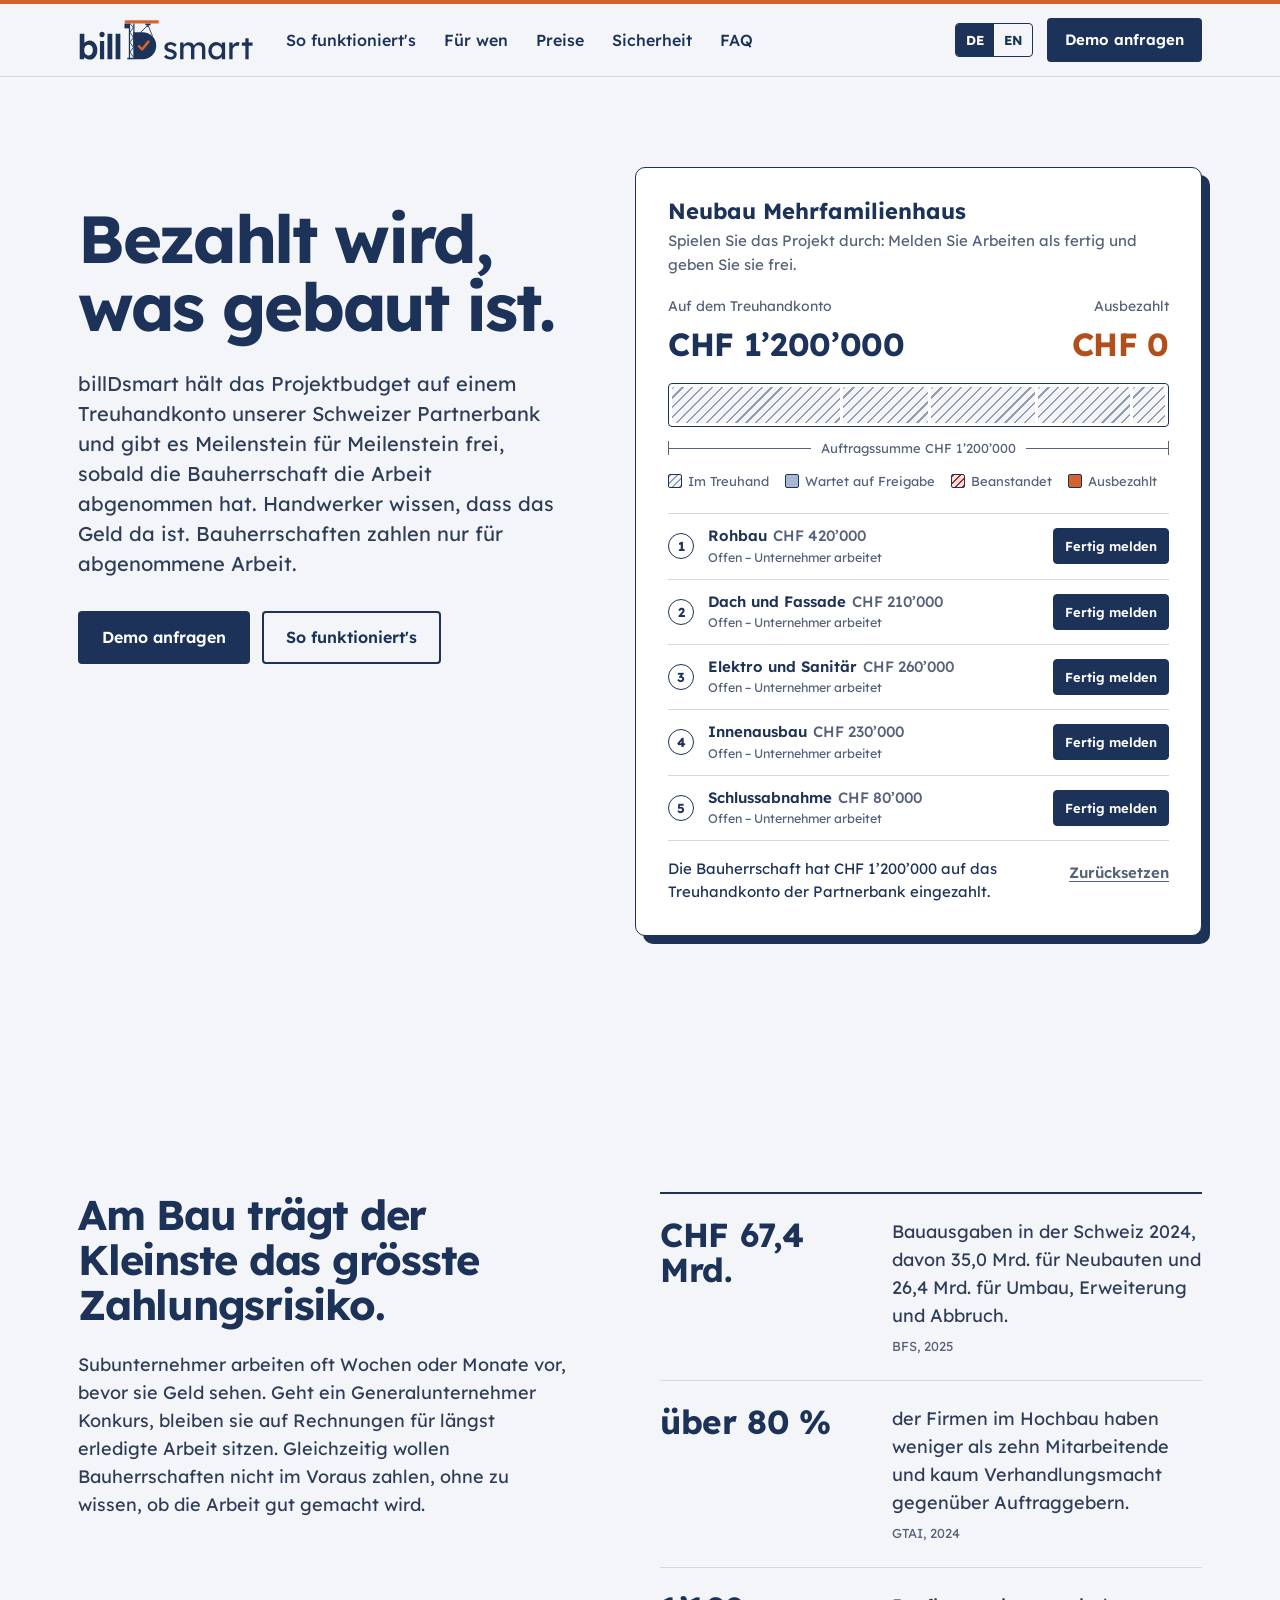
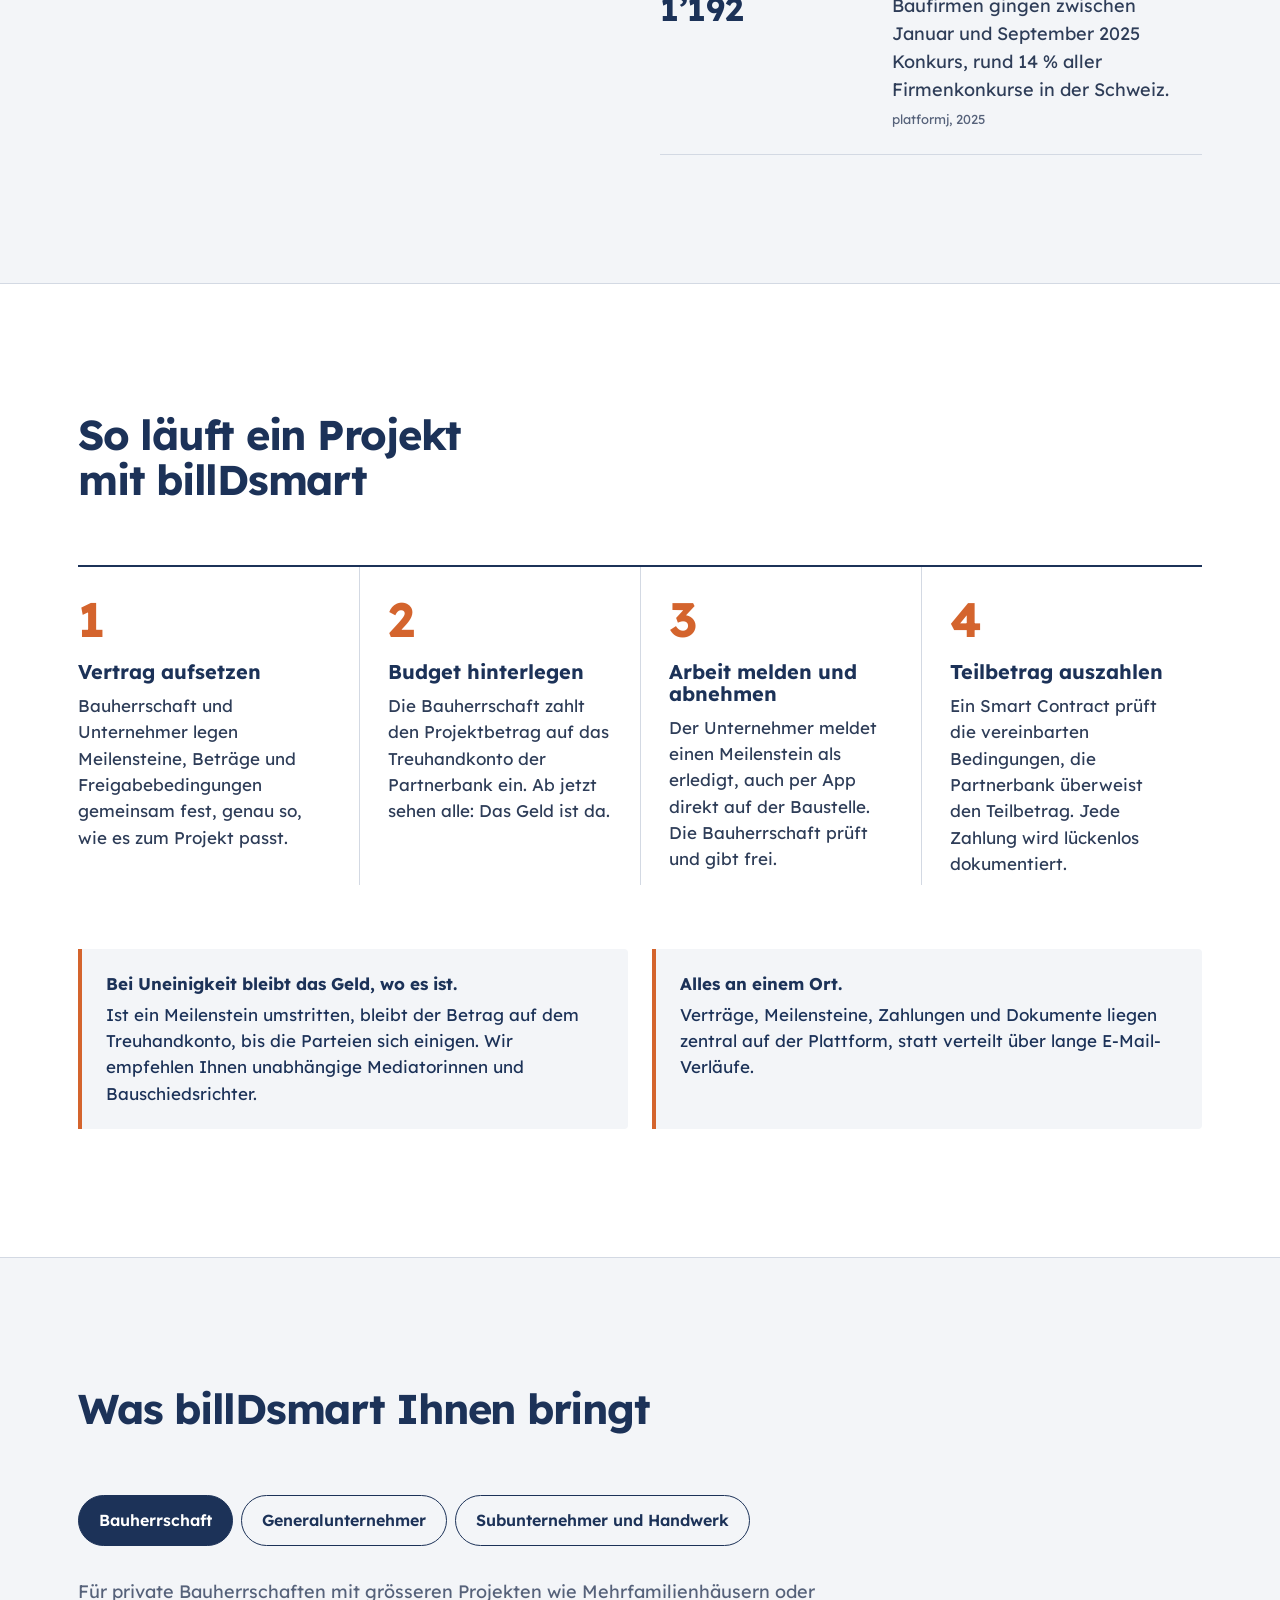
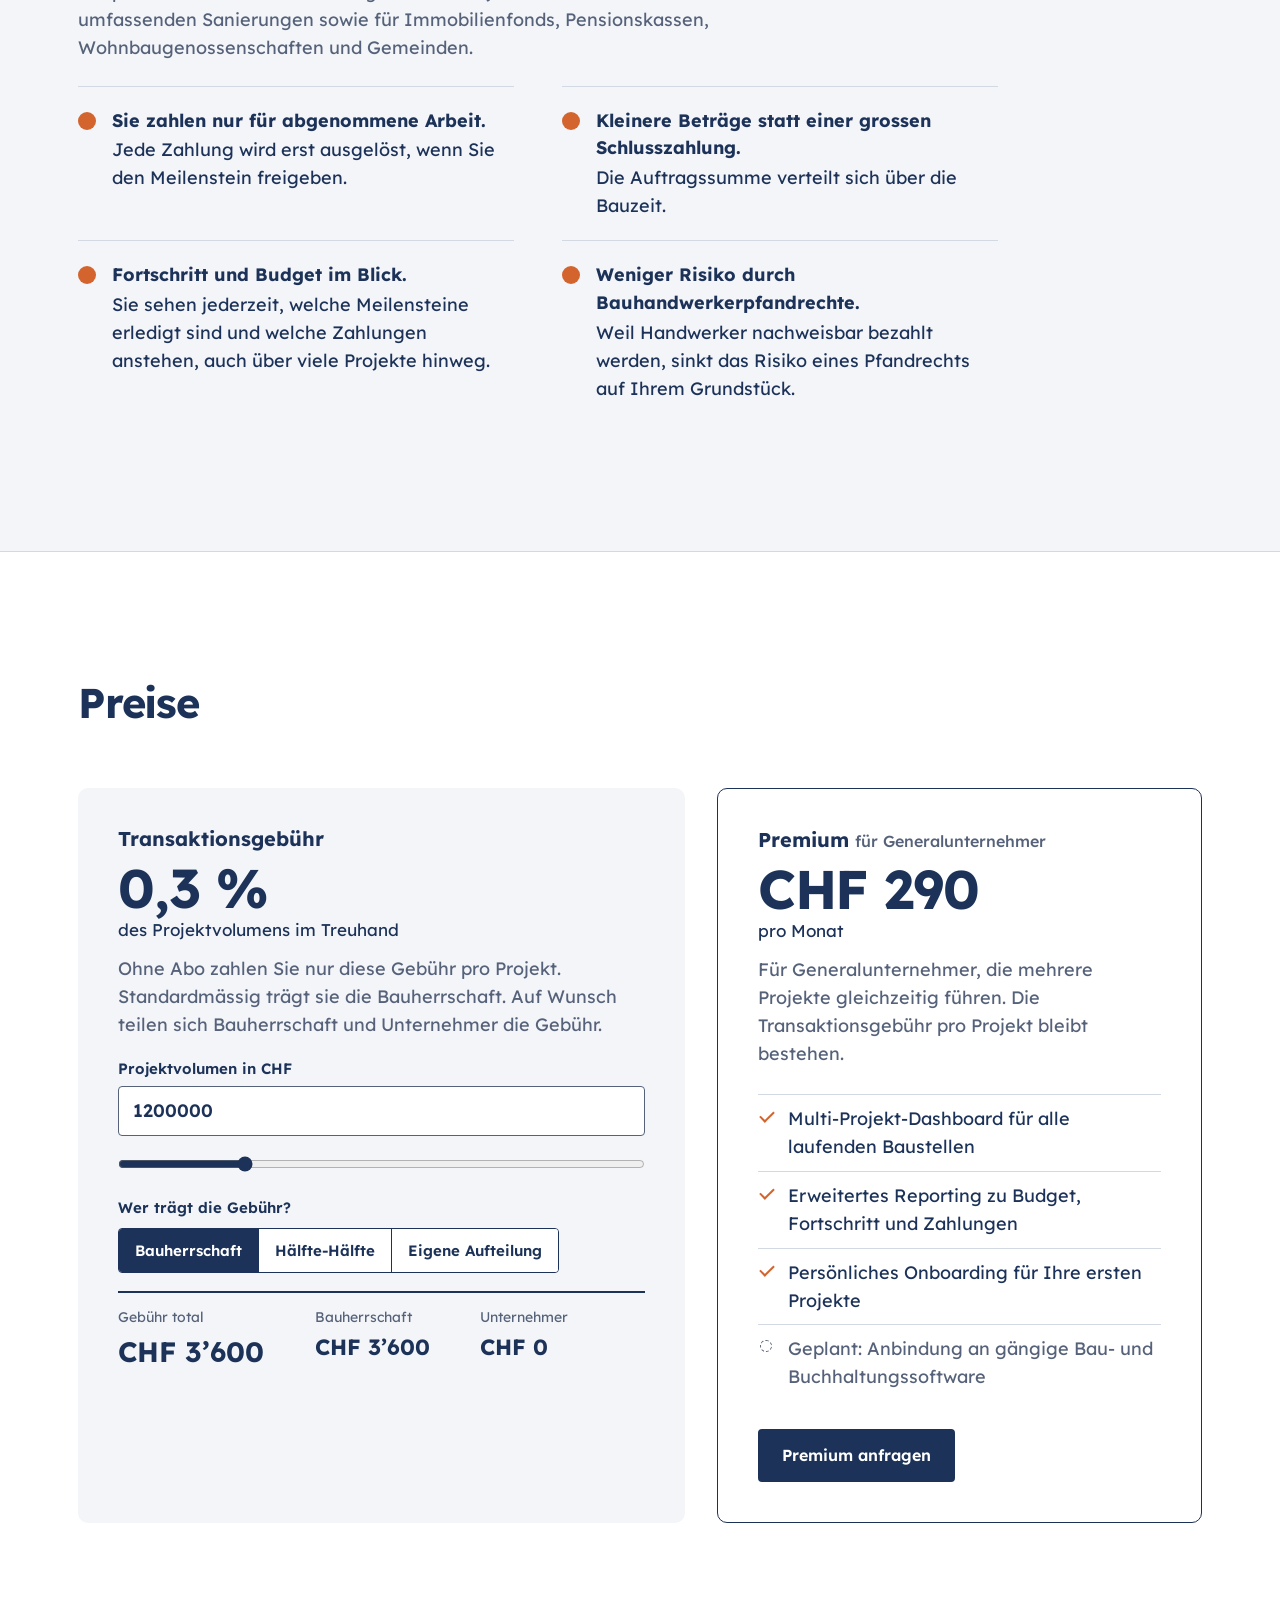
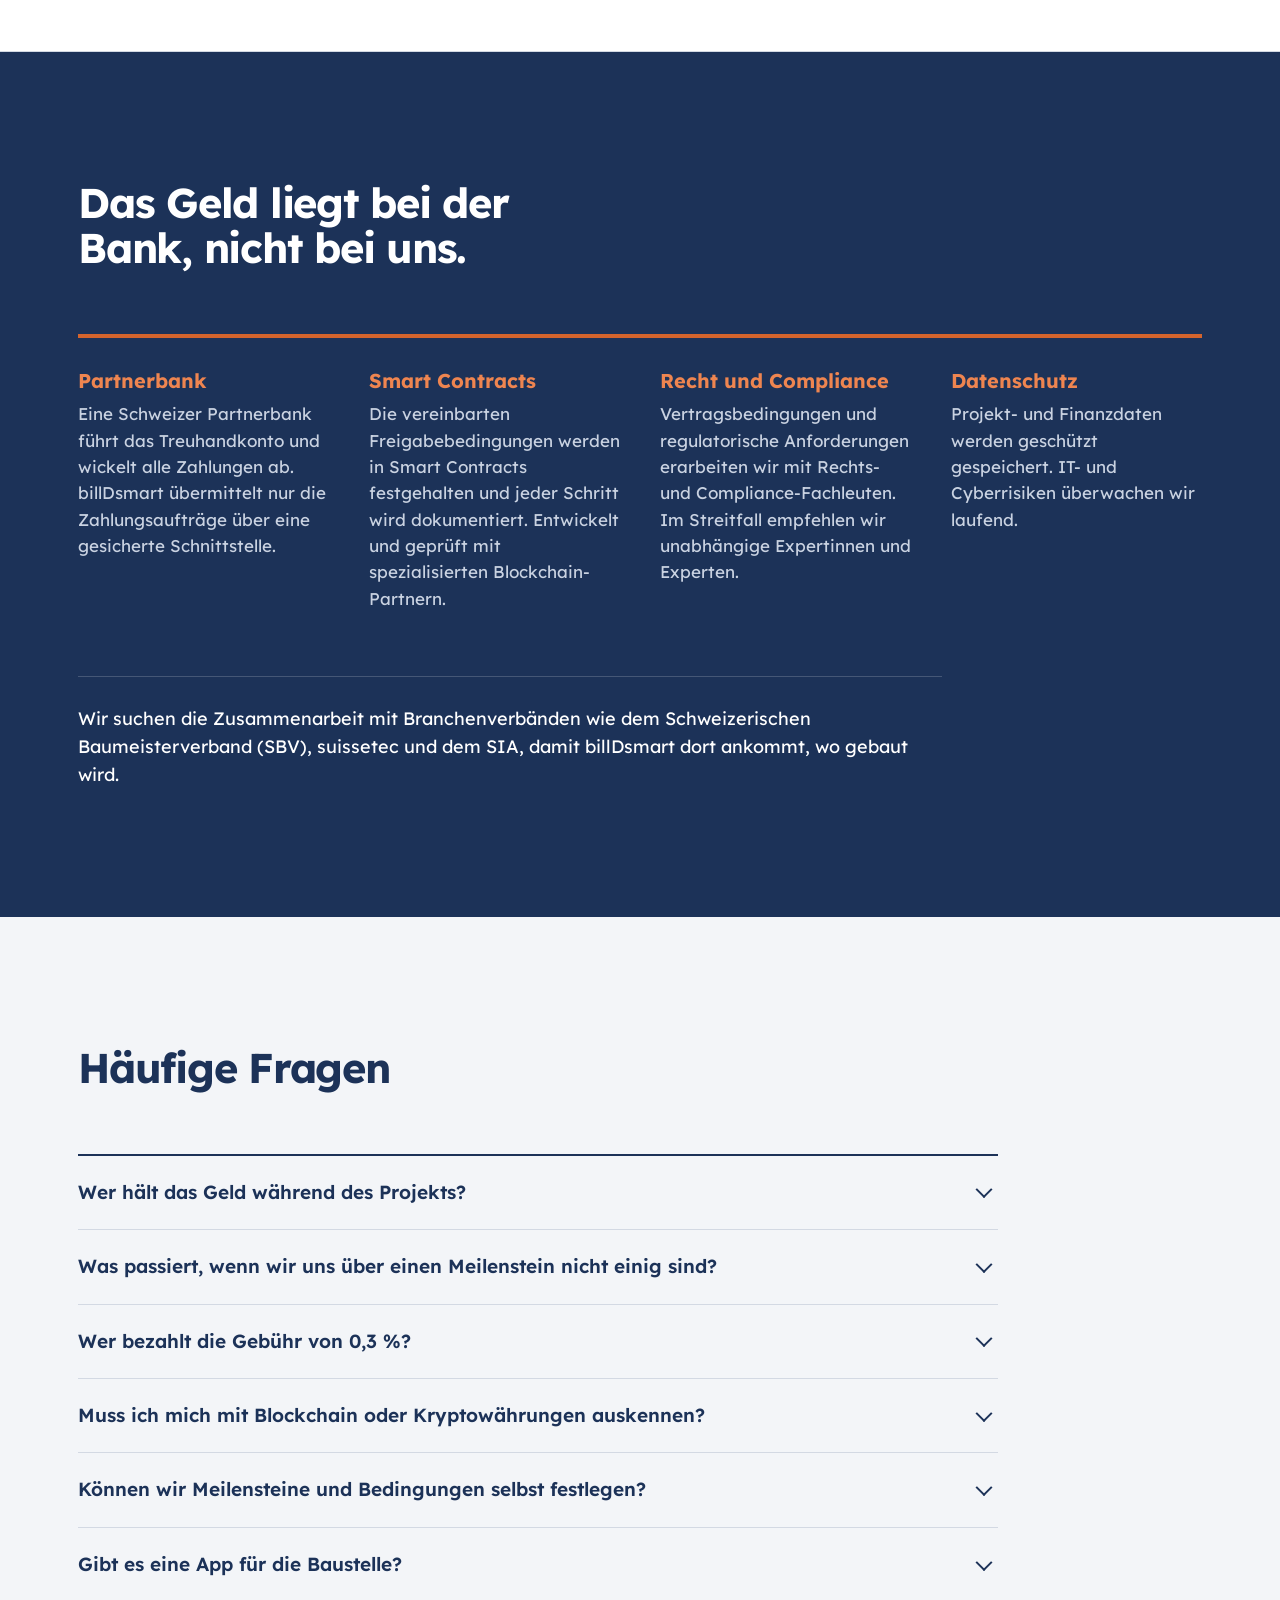
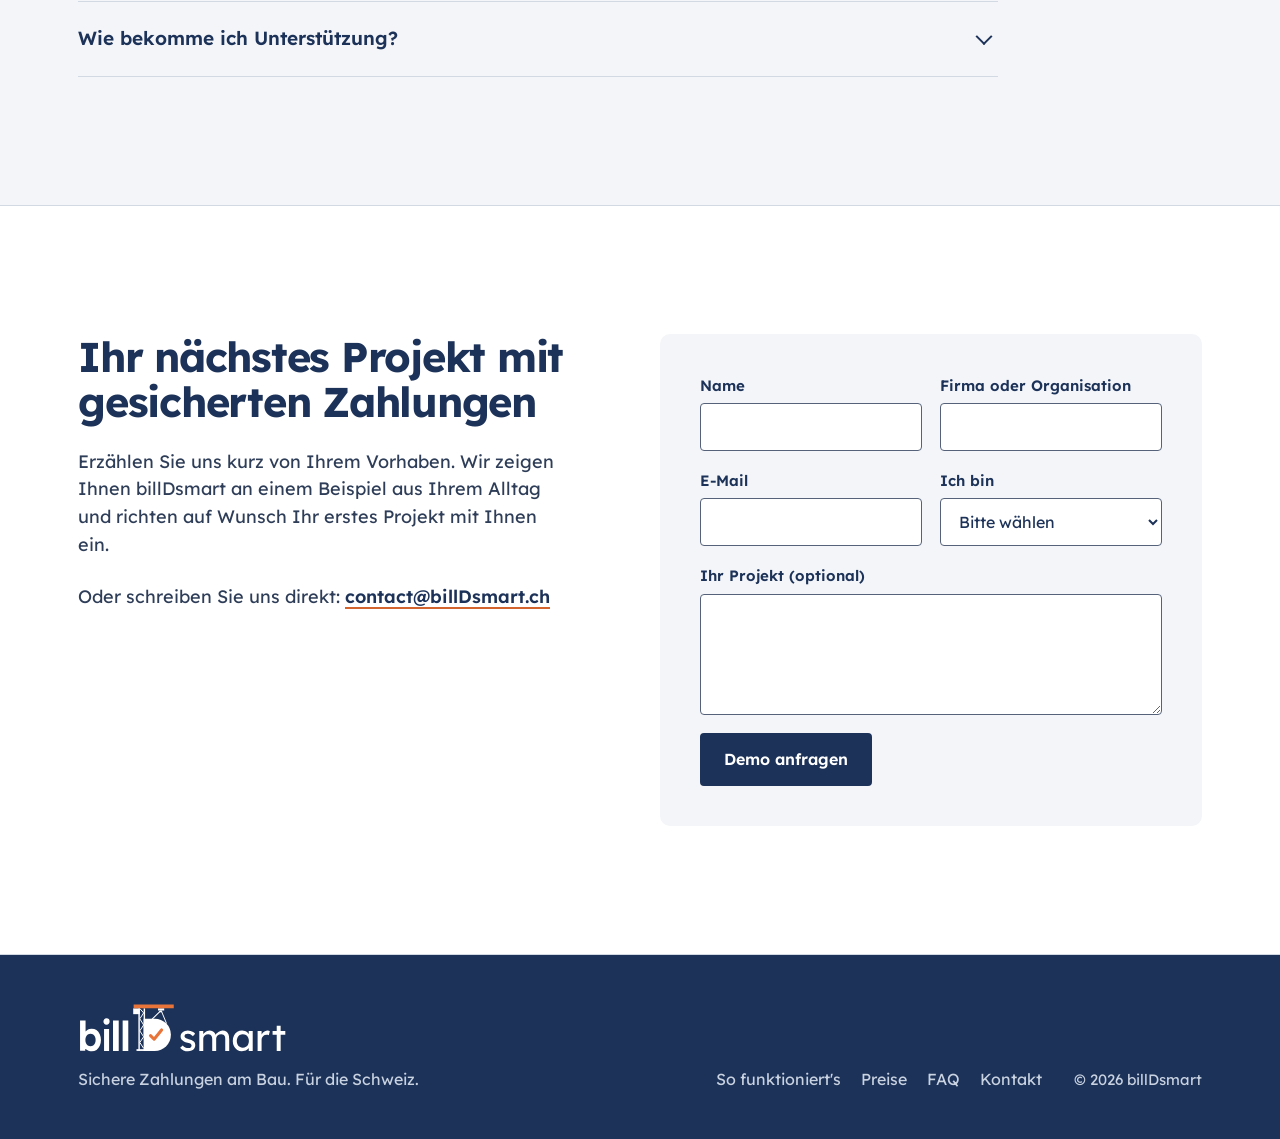
==== commit 708e4a47: "Use billDsmart logo, logo colours and Lexend font; English contact email - Logo redrawn as vector (S" ====
--- a/index.html
+++ b/index.html
@@ -6,9 +6,7 @@
   <title>billDsmart – Sichere Zahlungen am Bau</title>
   <meta name="description" content="billDsmart hält das Baubudget auf einem Treuhandkonto einer Schweizer Partnerbank und zahlt Meilenstein für Meilenstein aus – sobald die Arbeit abgenommen ist.">
   <link rel="icon" href="assets/favicon.svg" type="image/svg+xml">
-  <link rel="preconnect" href="https://fonts.googleapis.com">
-  <link rel="preconnect" href="https://fonts.gstatic.com" crossorigin>
-  <link href="https://fonts.googleapis.com/css2?family=Archivo:wdth,wght@62..125,100..900&display=swap" rel="stylesheet">
+  <meta name="theme-color" content="#1C3258">
   <link rel="stylesheet" href="css/styles.css">
 </head>
 <body>
@@ -16,16 +14,8 @@
 
   <header class="site-header" id="top">
     <div class="container header-inner">
-      <a class="brand" href="#top" aria-label="billDsmart">
-        <svg class="brand-mark" viewBox="0 0 32 32" aria-hidden="true">
-          <path d="M7 26V15M16 26V7M25 26V15" />
-          <path d="M7 15L16 7L25 15" />
-          <path d="M4 26H28" />
-          <circle cx="7" cy="15" r="2.6" />
-          <circle cx="16" cy="7" r="2.6" />
-          <circle cx="25" cy="15" r="2.6" />
-        </svg>
-        <span class="brand-name">billDsmart</span>
+      <a class="brand" href="#top">
+        <img src="assets/logo.svg" alt="billDsmart" width="176" height="42">
       </a>
 
       <nav class="site-nav" id="site-nav" aria-label="Hauptnavigation">
@@ -412,6 +402,10 @@
             <span lang="de">Erzählen Sie uns kurz von Ihrem Vorhaben. Wir zeigen Ihnen billDsmart an einem Beispiel aus Ihrem Alltag und richten auf Wunsch Ihr erstes Projekt mit Ihnen ein.</span>
             <span lang="en">Tell us briefly about your project. We'll show you billDsmart with an example from your day-to-day work and, if you like, set up your first project with you.</span>
           </p>
+          <p class="contact-direct">
+            <span lang="de">Oder schreiben Sie uns direkt:</span><span lang="en">Or email us directly:</span>
+            <a href="mailto:contact@billDsmart.ch">contact@billDsmart.ch</a>
+          </p>
         </div>
 
         <form class="contact-form" id="contact-form" novalidate>
@@ -459,7 +453,7 @@
   <footer class="site-footer">
     <div class="container footer-inner">
       <div class="footer-brand">
-        <span class="brand-name">billDsmart</span>
+        <img src="assets/logo-light.svg" alt="billDsmart" width="210" height="50">
         <p><span lang="de">Sichere Zahlungen am Bau. Für die Schweiz.</span><span lang="en">Secure construction payments. For Switzerland.</span></p>
       </div>
       <ul class="footer-links">
--- a/css/styles.css
+++ b/css/styles.css
@@ -1,22 +1,30 @@
 /* ==========================================================
    billDsmart – Stylesheet
-   Farben: Beton, Asphalt, Signalgelb, Tannengrün
-   Schrift: Archivo (variable Breite – breit für Titel)
+   Farben aus dem Logo: Navy #1C3258, Orange #D4642D
+   Schrift: Lexend (passend zur Wortmarke im Logo, lokal eingebunden)
    ========================================================== */
 
+@font-face { font-family: "Lexend"; font-style: normal; font-weight: 400; font-display: swap; src: url("../assets/fonts/lexend-latin-400-normal.woff2") format("woff2"); }
+@font-face { font-family: "Lexend"; font-style: normal; font-weight: 500; font-display: swap; src: url("../assets/fonts/lexend-latin-500-normal.woff2") format("woff2"); }
+@font-face { font-family: "Lexend"; font-style: normal; font-weight: 600; font-display: swap; src: url("../assets/fonts/lexend-latin-600-normal.woff2") format("woff2"); }
+@font-face { font-family: "Lexend"; font-style: normal; font-weight: 700; font-display: swap; src: url("../assets/fonts/lexend-latin-700-normal.woff2") format("woff2"); }
+
 :root {
-  --beton: #E9EAE6;
-  --beton-dunkel: #DCDDD8;
-  --flaeche: #F7F7F4;
-  --asphalt: #1F2528;
-  --stahl: #545C61;
-  --linie: #C3C6C0;
-  --signal: #F2C230;
-  --signal-dunkel: #D9A90F;
-  --tanne: #2E5B4E;
-  --rost: #B5452B;
-
-  --font: "Archivo", "Helvetica Neue", Arial, sans-serif;
+  --navy: #1C3258;          /* Logo-Navy: Text, Buttons, dunkle Flächen */
+  --navy-deep: #13233F;
+  --orange: #D4642D;        /* Logo-Orange: Akzente */
+  --orange-dark: #B24E1C;   /* Orange für kleine Schrift auf hellem Grund */
+  --orange-light: #EE8550;  /* Orange auf Navy */
+  --bg: #F3F5F8;            /* Hintergrund wie im Logo */
+  --bg-dark: #E4E8EF;
+  --surface: #FFFFFF;
+  --text-2: #2E3D58;
+  --muted: #56627A;
+  --line: #D3D9E3;
+  --red: #B3261E;
+  --pending: #A9B8D2;       /* gemeldet, wartet auf Freigabe */
+
+  --font: "Lexend", "Helvetica Neue", Arial, sans-serif;
   --radius-s: 4px;
   --radius-m: 10px;
   --container: 1220px;
@@ -38,8 +46,8 @@
   font-family: var(--font);
   font-size: 1.125rem;
   line-height: 1.55;
-  color: var(--asphalt);
-  background: var(--beton);
+  color: var(--navy);
+  background: var(--bg);
   -webkit-font-smoothing: antialiased;
   text-rendering: optimizeLegibility;
 }
@@ -52,11 +60,11 @@
 button, input, select, textarea { font: inherit; color: inherit; }
 
 :focus-visible {
-  outline: 3px solid var(--asphalt);
+  outline: 3px solid var(--navy);
   outline-offset: 3px;
   border-radius: 2px;
 }
-.section-dark :focus-visible { outline-color: var(--signal); }
+.section-dark :focus-visible { outline-color: var(--orange-light); }
 
 .container {
   width: 100%;
@@ -75,7 +83,7 @@
 .skip-link {
   position: absolute;
   left: 16px; top: -60px;
-  background: var(--signal);
+  background: var(--orange);
   padding: 10px 16px;
   font-weight: 600;
   z-index: 100;
@@ -83,7 +91,7 @@
 }
 .skip-link:focus { top: 12px; }
 
-.muted { color: var(--stahl); }
+.muted { color: var(--muted); }
 
 /* ---------- Buttons ---------- */
 .btn {
@@ -93,69 +101,59 @@
   gap: 8px;
   min-height: 48px;
   padding: 12px 22px;
-  border: 2px solid var(--asphalt);
+  border: 2px solid var(--navy);
   border-radius: var(--radius-s);
-  font-weight: 650;
+  font-weight: 600;
   font-size: 1rem;
   text-decoration: none;
   cursor: pointer;
   transition: background-color .15s ease, color .15s ease;
 }
-.btn-primary { background: var(--signal); border-color: var(--signal); color: var(--asphalt); }
-.btn-primary:hover { background: var(--signal-dunkel); border-color: var(--signal-dunkel); }
+.btn-primary { background: var(--navy); border-color: var(--navy); color: #fff; }
+.btn-primary:hover { background: var(--navy-deep); border-color: var(--navy-deep); }
 .btn-secondary { background: transparent; }
-.btn-secondary:hover { background: var(--asphalt); color: var(--beton); }
+.btn-secondary:hover { background: var(--navy); color: #fff; }
 .btn-small { min-height: 40px; padding: 8px 16px; font-size: .9375rem; }
 
 .link-btn {
   background: none; border: 0; padding: 4px 0;
   font-size: .9375rem; font-weight: 600;
   text-decoration: underline; text-underline-offset: 3px;
-  cursor: pointer; color: var(--stahl);
-}
-.link-btn:hover { color: var(--asphalt); }
+  cursor: pointer; color: var(--muted);
+}
+.link-btn:hover { color: var(--navy); }
 
 /* ---------- Header ---------- */
 .site-header {
   position: sticky; top: 0; z-index: 50;
-  background: rgba(233, 234, 230, .92);
+  background: rgba(243, 245, 248, .94);
   backdrop-filter: saturate(1.2) blur(8px);
-  border-bottom: 1px solid var(--linie);
+  border-top: 4px solid var(--orange);
+  border-bottom: 1px solid var(--line);
 }
 .header-inner {
   display: flex; align-items: center; gap: 32px;
   min-height: 72px;
 }
-.brand {
-  display: inline-flex; align-items: center; gap: 10px;
-  text-decoration: none;
-}
-.brand-mark { width: 34px; height: 34px; fill: none; }
-.brand-mark path { stroke: var(--asphalt); stroke-width: 2.2; stroke-linecap: round; stroke-linejoin: round; }
-.brand-mark circle { fill: var(--signal); }
-.brand-name {
-  font-weight: 800;
-  font-stretch: 118%;
-  font-size: 1.3rem;
-  letter-spacing: -.01em;
-}
+.brand { display: inline-flex; align-items: center; flex-shrink: 0; }
+.brand img { height: 42px; width: auto; }
 
 .site-nav ul {
   display: flex; gap: 28px;
   list-style: none; margin: 0; padding: 0;
 }
 .site-nav a {
-  text-decoration: none; font-weight: 550; font-size: 1rem;
+  text-decoration: none; font-weight: 500; font-size: 1rem;
   padding: 6px 0;
   border-bottom: 2px solid transparent;
 }
-.site-nav a:hover { border-bottom-color: var(--signal); }
+.site-nav a:hover { border-bottom-color: var(--orange); }
 
 .header-actions { display: flex; align-items: center; gap: 14px; margin-left: auto; }
 
 .lang-switch {
   display: inline-flex;
-  border: 1.5px solid var(--asphalt);
+  border: 1.5px solid var(--navy);
   border-radius: var(--radius-s);
   overflow: hidden;
 }
@@ -165,13 +163,13 @@
   font-size: .8125rem; font-weight: 700;
   cursor: pointer;
 }
-.lang-switch button[aria-pressed="true"] { background: var(--asphalt); color: var(--beton); }
+.lang-switch button[aria-pressed="true"] { background: var(--navy); color: #fff; }
 
 .nav-toggle {
   display: none;
   width: 44px; height: 44px;
   background: transparent;
-  border: 1.5px solid var(--asphalt);
+  border: 1.5px solid var(--navy);
   border-radius: var(--radius-s);
   cursor: pointer;
   position: relative;
@@ -181,7 +179,7 @@
 .nav-toggle-bars::after {
   position: absolute; left: 50%;
   width: 20px; height: 2px;
-  background: var(--asphalt);
+  background: var(--navy);
   transform: translateX(-50%);
   transition: transform .2s ease, opacity .2s ease;
 }
@@ -197,17 +195,16 @@
 .hero { padding-block: clamp(48px, 7vw, 96px) var(--section-space); }
 .hero-grid {
   display: grid;
-  grid-template-columns: minmax(0, 1fr) minmax(0, 1.05fr);
-  gap: clamp(40px, 6vw, 88px);
+  grid-template-columns: minmax(0, 1fr) minmax(0, 1.15fr);
+  gap: clamp(40px, 5vw, 72px);
   align-items: start;
 }
 .hero-copy { padding-top: clamp(8px, 3vw, 40px); }
 .hero h1 {
-  font-size: clamp(2.75rem, 6vw, 5rem);
-  font-weight: 800;
-  font-stretch: 125%;
-  line-height: .98;
-  letter-spacing: -.02em;
+  font-size: clamp(2.5rem, 5.2vw, 4.4rem);
+  font-weight: 700;
+  line-height: 1.02;
+  letter-spacing: -.035em;
   margin-bottom: 28px;
   text-wrap: balance;
 }
@@ -215,65 +212,63 @@
   font-size: 1.25rem;
   line-height: 1.5;
   max-width: 34em;
-  color: #2E3539;
+  color: var(--text-2);
 }
 .hero-actions { display: flex; flex-wrap: wrap; gap: 12px; margin-top: 32px; }
 
 /* ---------- Demo ---------- */
 .demo {
-  background: var(--flaeche);
-  border: 1.5px solid var(--asphalt);
+  background: var(--surface);
+  border: 1.5px solid var(--navy);
   border-radius: var(--radius-m);
   padding: clamp(20px, 3vw, 32px);
-  box-shadow: 8px 8px 0 var(--asphalt);
+  box-shadow: 8px 8px 0 var(--navy);
 }
 .demo-title {
   font-size: 1.375rem;
-  font-weight: 750;
-  font-stretch: 110%;
+  font-weight: 700;
   margin-bottom: 6px;
 }
 .demo-head { margin-bottom: 20px; }
-.demo-hint { font-size: .9375rem; color: var(--stahl); }
+.demo-hint { font-size: .9375rem; color: var(--muted); }
 
 .balance-figures {
   display: grid; grid-template-columns: 1fr 1fr; gap: 16px;
   margin-bottom: 14px;
 }
 .figure { display: flex; flex-direction: column; gap: 2px; }
-.figure-label { font-size: .875rem; color: var(--stahl); }
+.figure-label { font-size: .875rem; color: var(--muted); }
 .figure-value {
   font-size: clamp(1.5rem, 2.6vw, 2rem);
-  font-weight: 750;
-  font-stretch: 105%;
+  font-weight: 700;
   font-variant-numeric: tabular-nums;
   letter-spacing: -.01em;
 }
 .figure-value { white-space: nowrap; }
-.figure-paid { color: var(--tanne); }
+.figure-paid { color: var(--orange-dark); }
 .figure:last-child { text-align: right; }
 
 .bar {
   display: flex; gap: 3px;
   height: 44px;
   padding: 3px;
-  border: 1.5px solid var(--asphalt);
+  border: 1.5px solid var(--navy);
   border-radius: var(--radius-s);
-  background: var(--flaeche);
+  background: var(--surface);
 }
 .seg {
   position: relative;
   border-radius: 2px;
   transition: background-color .5s ease, flex-grow .5s ease;
-  background-color: var(--beton);
-  background-image: repeating-linear-gradient(135deg, rgba(31,37,40,.55) 0 1.5px, transparent 1.5px 7px);
-}
-.seg.is-reported { background-color: var(--signal); }
+  background-color: var(--bg);
+  background-image: repeating-linear-gradient(135deg, rgba(28,50,88,.45) 0 1.5px, transparent 1.5px 7px);
+}
+.seg.is-reported { background-color: var(--pending); background-image: none; }
 .seg.is-disputed {
-  background-color: #F3D9D1;
-  background-image: repeating-linear-gradient(135deg, var(--rost) 0 1.5px, transparent 1.5px 7px);
-}
-.seg.is-paid { background-color: var(--tanne); background-image: none; }
+  background-color: #F8E0DC;
+  background-image: repeating-linear-gradient(135deg, var(--red) 0 1.5px, transparent 1.5px 7px);
+}
+.seg.is-paid { background-color: var(--orange); background-image: none; }
 .seg.just-paid { animation: pulse .7s ease; }
 @keyframes pulse {
   0% { transform: scaleY(1); }
@@ -288,42 +283,42 @@
   height: 22px;
   display: flex; justify-content: center; align-items: center;
   font-size: .8125rem;
-  color: var(--stahl);
+  color: var(--muted);
   font-variant-numeric: tabular-nums;
 }
 .dimension::before {
   content: "";
   position: absolute; left: 0; right: 0; top: 50%;
-  border-top: 1px solid var(--stahl);
+  border-top: 1px solid var(--muted);
 }
 .dimension::after {
   content: "";
   position: absolute; inset: 4px 0;
-  border-left: 1px solid var(--stahl);
-  border-right: 1px solid var(--stahl);
-}
-.dimension > span { position: relative; z-index: 1; background: var(--flaeche); padding: 0 10px; }
+  border-left: 1px solid var(--muted);
+  border-right: 1px solid var(--muted);
+}
+.dimension > span { position: relative; z-index: 1; background: var(--surface); padding: 0 10px; }
 
 .legend {
   display: flex; flex-wrap: wrap; gap: 6px 16px;
   list-style: none; margin: 12px 0 0; padding: 0;
-  font-size: .8125rem; color: var(--stahl);
+  font-size: .8125rem; color: var(--muted);
 }
 .legend li { display: inline-flex; align-items: center; gap: 6px; }
 .swatch {
   width: 14px; height: 14px; border-radius: 2px;
-  border: 1px solid var(--asphalt);
+  border: 1px solid var(--navy);
   display: inline-block;
 }
-.swatch-held { background: var(--beton) repeating-linear-gradient(135deg, rgba(31,37,40,.55) 0 1.5px, transparent 1.5px 5px); }
-.swatch-reported { background: var(--signal); }
-.swatch-disputed { background: #F3D9D1 repeating-linear-gradient(135deg, var(--rost) 0 1.5px, transparent 1.5px 5px); }
-.swatch-paid { background: var(--tanne); }
+.swatch-held { background: var(--bg) repeating-linear-gradient(135deg, rgba(28,50,88,.45) 0 1.5px, transparent 1.5px 5px); }
+.swatch-reported { background: var(--pending); }
+.swatch-disputed { background: #F8E0DC repeating-linear-gradient(135deg, var(--red) 0 1.5px, transparent 1.5px 5px); }
+.swatch-paid { background: var(--orange); }
 
 .milestones {
   list-style: none; margin: 22px 0 0; padding: 0;
   counter-reset: ms;
-  border-top: 1px solid var(--linie);
+  border-top: 1px solid var(--line);
 }
 .milestone {
   counter-increment: ms;
@@ -332,46 +327,46 @@
   gap: 4px 12px;
   align-items: center;
   padding: 12px 0;
-  border-bottom: 1px solid var(--linie);
+  border-bottom: 1px solid var(--line);
 }
 .milestone::before {
   content: counter(ms);
   grid-row: 1 / span 2;
   width: 26px; height: 26px;
   display: grid; place-items: center;
-  border: 1.5px solid var(--asphalt);
+  border: 1.5px solid var(--navy);
   border-radius: 50%;
   font-size: .8125rem; font-weight: 700;
   font-variant-numeric: tabular-nums;
 }
-.milestone.is-paid::before { background: var(--tanne); border-color: var(--tanne); color: #fff; content: "✓"; }
-.milestone.is-reported::before { background: var(--signal); }
-.milestone.is-disputed::before { border-color: var(--rost); color: var(--rost); }
-
-.ms-name { font-weight: 650; font-size: 1rem; line-height: 1.3; }
-.ms-amount { white-space: nowrap; font-variant-numeric: tabular-nums; color: var(--stahl); font-weight: 500; margin-left: 6px; }
-.ms-status { grid-column: 2; font-size: .8125rem; color: var(--stahl); line-height: 1.35; }
-.milestone.is-disputed .ms-status { color: var(--rost); }
-.milestone.is-paid .ms-status { color: var(--tanne); }
+.milestone.is-paid::before { background: var(--orange); border-color: var(--orange); color: #fff; content: "✓"; }
+.milestone.is-reported::before { background: var(--pending); }
+.milestone.is-disputed::before { border-color: var(--red); color: var(--red); }
+
+.ms-name { font-weight: 600; font-size: .9375rem; line-height: 1.3; }
+.ms-amount { white-space: nowrap; font-variant-numeric: tabular-nums; color: var(--muted); font-weight: 500; margin-left: 6px; }
+.ms-status { grid-column: 2; font-size: .78rem; color: var(--muted); line-height: 1.35; }
+.milestone.is-disputed .ms-status { color: var(--red); }
+.milestone.is-paid .ms-status { color: var(--orange-dark); font-weight: 500; }
 .ms-actions {
   grid-column: 3; grid-row: 1 / span 2;
   display: flex; gap: 6px; flex-wrap: wrap; justify-content: flex-end;
 }
 .ms-btn {
   min-height: 36px;
-  padding: 6px 12px;
+  padding: 6px 11px;
   border-radius: var(--radius-s);
-  border: 1.5px solid var(--asphalt);
-  background: var(--flaeche);
-  font-size: .875rem; font-weight: 650;
+  border: 1.5px solid var(--navy);
+  background: var(--surface);
+  font-size: .8125rem; font-weight: 600;
   cursor: pointer;
   white-space: nowrap;
 }
-.ms-btn:hover { background: var(--asphalt); color: var(--flaeche); }
-.ms-btn-primary { background: var(--asphalt); color: var(--flaeche); }
-.ms-btn-primary:hover { background: #000; }
-.ms-btn-warn { border-color: var(--rost); color: var(--rost); }
-.ms-btn-warn:hover { background: var(--rost); color: #fff; }
+.ms-btn:hover { background: var(--navy); color: var(--surface); }
+.ms-btn-primary { background: var(--navy); color: #fff; }
+.ms-btn-primary:hover { background: var(--navy-deep); }
+.ms-btn-warn { border-color: var(--red); color: var(--red); }
+.ms-btn-warn:hover { background: var(--red); color: #fff; }
 
 .demo-foot {
   display: flex; align-items: flex-start; justify-content: space-between; gap: 16px;
@@ -380,20 +375,19 @@
 .demo-log {
   font-size: .9375rem; margin: 0;
   min-height: 2.8em;
-  color: var(--asphalt);
+  color: var(--navy);
 }
 
 /* ---------- Sektionen ---------- */
 .section { padding-block: var(--section-space); }
-.section-light { background: var(--flaeche); border-block: 1px solid var(--linie); }
-.section-dark { background: var(--asphalt); color: var(--beton); }
+.section-light { background: var(--surface); border-block: 1px solid var(--line); }
+.section-dark { background: var(--navy); color: #fff; }
 
 .section-title,
 .split-intro h2 {
-  font-size: clamp(2rem, 3.6vw, 2.9rem);
-  font-weight: 750;
-  font-stretch: 115%;
-  letter-spacing: -.015em;
+  font-size: clamp(1.85rem, 3.3vw, 2.6rem);
+  font-weight: 700;
+  letter-spacing: -.03em;
   max-width: 22ch;
   text-wrap: balance;
 }
@@ -403,7 +397,6 @@
 h3 {
   font-size: 1.25rem;
   font-weight: 700;
-  font-stretch: 105%;
   margin-bottom: 10px;
 }
 
@@ -413,32 +406,31 @@
   gap: clamp(40px, 7vw, 104px);
   align-items: start;
 }
-.split-intro p { max-width: 36em; color: #2E3539; }
+.split-intro p { max-width: 36em; color: var(--text-2); }
 
 /* Fakten */
-.facts { margin: 0; border-top: 2px solid var(--asphalt); }
+.facts { margin: 0; border-top: 2px solid var(--navy); }
 .fact {
   display: grid;
   grid-template-columns: minmax(150px, 13rem) minmax(0, 1fr);
   gap: 24px;
   padding: 24px 0;
-  border-bottom: 1px solid var(--linie);
+  border-bottom: 1px solid var(--line);
 }
 .fact dt {
   font-size: clamp(1.6rem, 2.6vw, 2.1rem);
-  font-weight: 800;
-  font-stretch: 110%;
+  font-weight: 700;
   line-height: 1.05;
   font-variant-numeric: tabular-nums;
   letter-spacing: -.01em;
 }
-.fact dd { margin: 0; color: #2E3539; }
+.fact dd { margin: 0; color: var(--text-2); }
 .fact cite {
   display: block;
   margin-top: 6px;
   font-style: normal;
   font-size: .8125rem;
-  color: var(--stahl);
+  color: var(--muted);
 }
 
 /* Schritte */
@@ -448,26 +440,24 @@
   grid-template-columns: repeat(4, minmax(0, 1fr));
   gap: 0;
   counter-reset: step;
-  border-top: 2px solid var(--asphalt);
+  border-top: 2px solid var(--navy);
 }
 .step {
   counter-increment: step;
   position: relative;
   padding: 28px 28px 8px 0;
 }
-.step + .step { padding-left: 28px; border-left: 1px solid var(--linie); }
+.step + .step { padding-left: 28px; border-left: 1px solid var(--line); }
 .step::before {
   content: counter(step);
   display: block;
   font-size: 3rem;
-  font-weight: 800;
-  font-stretch: 125%;
+  font-weight: 700;
   line-height: 1;
   margin-bottom: 18px;
-  color: var(--asphalt);
-  -webkit-text-stroke: 0;
-}
-.step p { color: #2E3539; font-size: 1.0625rem; }
+  color: var(--orange);
+}
+.step p { color: var(--text-2); font-size: 1.0625rem; }
 
 .callouts {
   display: grid; grid-template-columns: 1fr 1fr; gap: 24px;
@@ -476,8 +466,8 @@
 .callout {
   margin: 0;
   padding: 22px 24px;
-  background: var(--beton);
-  border-left: 4px solid var(--signal);
+  background: var(--bg);
+  border-left: 4px solid var(--orange);
   border-radius: 0 var(--radius-s) var(--radius-s) 0;
   font-size: 1.0625rem;
 }
@@ -491,25 +481,25 @@
 .tab-list [role="tab"] {
   padding: 12px 20px;
   min-height: 48px;
-  border: 1.5px solid var(--asphalt);
+  border: 1.5px solid var(--navy);
   border-radius: 999px;
   background: transparent;
-  font-weight: 650; font-size: 1rem;
+  font-weight: 600; font-size: 1rem;
   cursor: pointer;
 }
-.tab-list [role="tab"]:hover { background: var(--beton-dunkel); }
-.tab-list [role="tab"][aria-selected="true"] { background: var(--asphalt); color: var(--beton); }
+.tab-list [role="tab"]:hover { background: var(--bg-dark); }
+.tab-list [role="tab"][aria-selected="true"] { background: var(--navy); color: #fff; }
 
 .tab-panel { max-width: 920px; }
 .tab-panel:focus-visible { outline-offset: 8px; }
-.panel-who { font-size: 1.125rem; color: var(--stahl); max-width: 44em; margin-bottom: 24px; }
+.panel-who { font-size: 1.125rem; color: var(--muted); max-width: 44em; margin-bottom: 24px; }
 .benefits {
   list-style: none; margin: 0; padding: 0;
   display: grid; grid-template-columns: 1fr 1fr; gap: 0 48px;
 }
 .benefits li {
   padding: 20px 0 20px 34px;
-  border-top: 1px solid var(--linie);
+  border-top: 1px solid var(--line);
   position: relative;
 }
 .benefits li::before {
@@ -517,8 +507,7 @@
   position: absolute; left: 0; top: 25px;
   width: 18px; height: 18px;
   border-radius: 50%;
-  background: var(--signal);
-  border: 1.5px solid var(--asphalt);
+  background: var(--orange);
 }
 .benefits strong { display: block; margin-bottom: 2px; }
 
@@ -533,20 +522,19 @@
   padding: clamp(24px, 3.5vw, 40px);
   border-radius: var(--radius-m);
 }
-.calculator { background: var(--beton); }
+.calculator { background: var(--bg); }
 .premium {
-  background: var(--flaeche);
-  border: 1.5px solid var(--asphalt);
+  background: var(--surface);
+  border: 1.5px solid var(--navy);
   display: flex; flex-direction: column;
 }
 .premium .btn { margin-top: auto; align-self: flex-start; }
-.premium-for { font-weight: 500; font-stretch: 100%; color: var(--stahl); font-size: 1rem; }
+.premium-for { font-weight: 500; color: var(--muted); font-size: 1rem; }
 .price-main { font-size: 1.0625rem; margin-bottom: 12px; }
 .price-number {
   display: block;
   font-size: clamp(2.4rem, 4.5vw, 3.4rem);
-  font-weight: 800;
-  font-stretch: 120%;
+  font-weight: 700;
   line-height: 1.05;
   letter-spacing: -.02em;
   font-variant-numeric: tabular-nums;
@@ -555,20 +543,20 @@
 .checklist { list-style: none; margin: 8px 0 28px; padding: 0; }
 .checklist li {
   padding: 10px 0 10px 30px;
-  border-top: 1px solid var(--linie);
+  border-top: 1px solid var(--line);
   position: relative;
 }
 .checklist li::before {
   content: "";
   position: absolute; left: 2px; top: 16px;
   width: 14px; height: 8px;
-  border-left: 2.5px solid var(--tanne);
-  border-bottom: 2.5px solid var(--tanne);
+  border-left: 2.5px solid var(--orange);
+  border-bottom: 2.5px solid var(--orange);
   transform: rotate(-45deg);
 }
-.checklist li.planned { color: var(--stahl); }
+.checklist li.planned { color: var(--muted); }
 .checklist li.planned::before {
-  border: 1.5px dashed var(--stahl);
+  border: 1.5px dashed var(--muted);
   width: 12px; height: 12px; top: 15px;
   transform: none; border-radius: 50%;
 }
@@ -582,27 +570,27 @@
   min-height: 48px;
   padding: 10px 14px;
   background: #fff;
-  border: 1.5px solid var(--stahl);
+  border: 1.5px solid var(--muted);
   border-radius: var(--radius-s);
   font-size: 1rem;
 }
-input:focus-visible, select:focus-visible, textarea:focus-visible { outline-offset: 1px; border-color: var(--asphalt); }
+input:focus-visible, select:focus-visible, textarea:focus-visible { outline-offset: 1px; border-color: var(--navy); }
 input[type="number"] { font-variant-numeric: tabular-nums; font-weight: 600; font-size: 1.125rem; }
 textarea { resize: vertical; min-height: 110px; }
-.field.has-error input, .field.has-error select { border-color: var(--rost); }
-.field-error { margin: 0; font-size: .875rem; color: var(--rost); min-height: 0; }
+.field.has-error input, .field.has-error select { border-color: var(--red); }
+.field-error { margin: 0; font-size: .875rem; color: var(--red); min-height: 0; }
 .field-error:empty { display: none; }
 
 input[type="range"] {
   width: 100%;
-  accent-color: var(--asphalt);
+  accent-color: var(--navy);
   margin: 8px 0 0;
   height: 28px;
 }
 
 .segmented {
   display: flex; flex-wrap: wrap;
-  border: 1.5px solid var(--asphalt);
+  border: 1.5px solid var(--navy);
   border-radius: var(--radius-s);
   overflow: hidden;
   width: fit-content;
@@ -615,53 +603,53 @@
   padding: 10px 16px;
   font-weight: 600; font-size: .9375rem;
   text-align: center;
-  background: var(--flaeche);
-}
-.segmented label + label > span { border-left: 1.5px solid var(--asphalt); }
-.segmented input:checked + span { background: var(--asphalt); color: var(--beton); }
-.segmented input:focus-visible + span { outline: 3px solid var(--signal); outline-offset: -4px; }
+  background: var(--surface);
+}
+.segmented label + label > span { border-left: 1.5px solid var(--navy); }
+.segmented input:checked + span { background: var(--navy); color: #fff; }
+.segmented input:focus-visible + span { outline: 3px solid var(--orange); outline-offset: -4px; }
 .custom-split { margin-top: 14px; }
 .custom-split label { font-weight: 600; font-size: .9375rem; }
 
 .calc-result {
   margin: 8px 0 0;
   display: grid; grid-template-columns: 1.2fr 1fr 1fr;
-  border-top: 2px solid var(--asphalt);
+  border-top: 2px solid var(--navy);
 }
 .calc-result > div { padding: 14px 12px 0 0; }
-.calc-result dt { font-size: .875rem; color: var(--stahl); }
+.calc-result dt { font-size: .875rem; color: var(--muted); }
 .calc-result dd {
   margin: 2px 0 0;
   font-size: 1.375rem;
-  font-weight: 750;
+  font-weight: 700;
   font-variant-numeric: tabular-nums;
 }
-.calc-total dd { font-size: 1.75rem; font-weight: 800; font-stretch: 110%; }
+.calc-total dd { font-size: 1.75rem; font-weight: 700; }
 
 /* Sicherheit */
 .trust {
   display: grid; grid-template-columns: repeat(4, minmax(0, 1fr)); gap: 40px;
-  border-top: 1px solid rgba(233,234,230,.25);
+  border-top: 4px solid var(--orange);
   padding-top: 32px;
 }
-.trust-item h3 { color: var(--signal); }
-.trust-item p { color: #C9CCC7; font-size: 1.0625rem; }
+.trust-item h3 { color: var(--orange-light); }
+.trust-item p { color: #C9D2E1; font-size: 1.0625rem; }
 .associations {
   margin-top: clamp(40px, 5vw, 64px);
   padding-top: 28px;
-  border-top: 1px solid rgba(233,234,230,.25);
+  border-top: 1px solid rgba(255,255,255,.18);
   max-width: 48em;
   font-size: 1.125rem;
 }
 
 /* FAQ */
-.faq { max-width: 920px; border-top: 2px solid var(--asphalt); }
-.faq details { border-bottom: 1px solid var(--linie); }
+.faq { max-width: 920px; border-top: 2px solid var(--navy); }
+.faq details { border-bottom: 1px solid var(--line); }
 .faq summary {
   list-style: none;
   cursor: pointer;
   padding: 22px 48px 22px 0;
-  font-weight: 650;
+  font-weight: 600;
   font-size: 1.1875rem;
   position: relative;
 }
@@ -670,47 +658,49 @@
   content: "";
   position: absolute; right: 8px; top: 50%;
   width: 12px; height: 12px;
-  border-right: 2.5px solid var(--asphalt);
-  border-bottom: 2.5px solid var(--asphalt);
+  border-right: 2.5px solid var(--navy);
+  border-bottom: 2.5px solid var(--navy);
   transform: translateY(-70%) rotate(45deg);
   transition: transform .2s ease;
 }
 .faq details[open] summary::after { transform: translateY(-30%) rotate(-135deg); }
-.faq summary:hover { color: var(--stahl); }
-.faq details p { padding: 0 48px 24px 0; max-width: 44em; color: #2E3539; }
+.faq summary:hover { color: var(--muted); }
+.faq details p { padding: 0 48px 24px 0; max-width: 44em; color: var(--text-2); }
 
 /* Kontakt */
+.contact-direct { margin-top: 24px; }
+.contact-direct a { display: inline-block; font-weight: 600; color: var(--navy); text-decoration-color: var(--orange); text-decoration-thickness: 2px; text-underline-offset: 4px; }
 .contact-form {
-  background: var(--beton);
+  background: var(--bg);
   padding: clamp(24px, 3.5vw, 40px);
   border-radius: var(--radius-m);
 }
 .form-row { display: grid; grid-template-columns: 1fr 1fr; gap: 0 18px; }
 .form-status { margin: 16px 0 0; font-weight: 600; }
 .form-status:empty { display: none; }
-.form-status.is-success { color: var(--tanne); }
-.form-status.is-error { color: var(--rost); }
+.form-status.is-success { color: var(--navy); }
+.form-status.is-error { color: var(--red); }
 
 /* Footer */
-.site-footer { background: var(--asphalt); color: #C9CCC7; padding-block: 48px; }
+.site-footer { background: var(--navy); color: #C9D2E1; padding-block: 48px; }
 .footer-inner {
   display: grid; grid-template-columns: 1fr auto auto; gap: 32px;
   align-items: end;
 }
-.footer-brand .brand-name { color: var(--beton); font-size: 1.5rem; }
-.footer-brand p { margin-top: 6px; font-size: 1rem; }
+.footer-brand img { height: 50px; width: auto; }
+.footer-brand p { margin-top: 14px; font-size: 1rem; }
 .footer-links { list-style: none; display: flex; flex-wrap: wrap; gap: 20px; margin: 0; padding: 0; font-size: 1rem; }
 .footer-links a { text-decoration: none; }
-.footer-links a:hover { color: var(--signal); }
+.footer-links a:hover { color: var(--orange-light); }
 .footer-copy { margin: 0; font-size: .9375rem; }
-.site-footer :focus-visible { outline-color: var(--signal); }
+.site-footer :focus-visible { outline-color: var(--orange-light); }
 
 /* ---------- Responsive ---------- */
 @media (max-width: 1080px) {
   .site-nav ul { gap: 20px; }
   .steps { grid-template-columns: 1fr 1fr; }
   .step:nth-child(3) { padding-left: 0; border-left: 0; }
-  .step:nth-child(n+3) { border-top: 1px solid var(--linie); }
+  .step:nth-child(n+3) { border-top: 1px solid var(--line); }
   .trust { grid-template-columns: 1fr 1fr; }
 }
 
@@ -718,14 +708,14 @@
   .nav-toggle { display: inline-block; }
   .site-nav {
     position: absolute; top: 100%; left: 0; right: 0;
-    background: var(--beton);
-    border-bottom: 1px solid var(--linie);
+    background: var(--bg);
+    border-bottom: 1px solid var(--line);
     display: none;
   }
   .site-nav.is-open { display: block; }
   .site-nav ul { flex-direction: column; gap: 0; padding: 8px var(--gutter) 20px; }
-  .site-nav a { display: block; padding: 14px 0; border-bottom: 1px solid var(--linie); }
-  .site-nav a:hover { border-bottom-color: var(--linie); color: var(--stahl); }
+  .site-nav a { display: block; padding: 14px 0; border-bottom: 1px solid var(--line); }
+  .site-nav a:hover { border-bottom-color: var(--line); color: var(--muted); }
 
   .hero-grid, .split, .pricing { grid-template-columns: 1fr; }
   .hero-copy { padding-top: 0; }
@@ -735,15 +725,16 @@
 @media (max-width: 640px) {
   body { font-size: 1.0625rem; }
   .header-cta { display: none; }
+  .brand img { height: 34px; }
   .header-inner { gap: 12px; }
-  .demo { box-shadow: 5px 5px 0 var(--asphalt); }
+  .demo { box-shadow: 5px 5px 0 var(--navy); }
   .milestone { grid-template-columns: 28px minmax(0, 1fr); }
   .ms-actions { grid-column: 2; grid-row: auto; justify-content: flex-start; margin-top: 6px; }
   .demo-foot { flex-direction: column; gap: 8px; }
   .fact { grid-template-columns: 1fr; gap: 8px; }
   .steps { grid-template-columns: 1fr; }
   .step, .step + .step { padding: 24px 0 8px; border-left: 0; }
-  .step + .step { border-top: 1px solid var(--linie); }
+  .step + .step { border-top: 1px solid var(--line); }
   .benefits { grid-template-columns: 1fr; }
   .trust { grid-template-columns: 1fr; gap: 28px; }
   .form-row { grid-template-columns: 1fr; }
@@ -753,7 +744,7 @@
   .figure-value { font-size: clamp(1.15rem, 5.4vw, 1.5rem); }
   .segmented { flex-direction: column; width: 100%; }
   .segmented label > span { text-align: left; }
-  .segmented label + label > span { border-left: 0; border-top: 1.5px solid var(--asphalt); }
+  .segmented label + label > span { border-left: 0; border-top: 1.5px solid var(--navy); }
   .tab-list [role="tab"] { flex: 1 1 100%; text-align: left; border-radius: var(--radius-s); }
 }
 
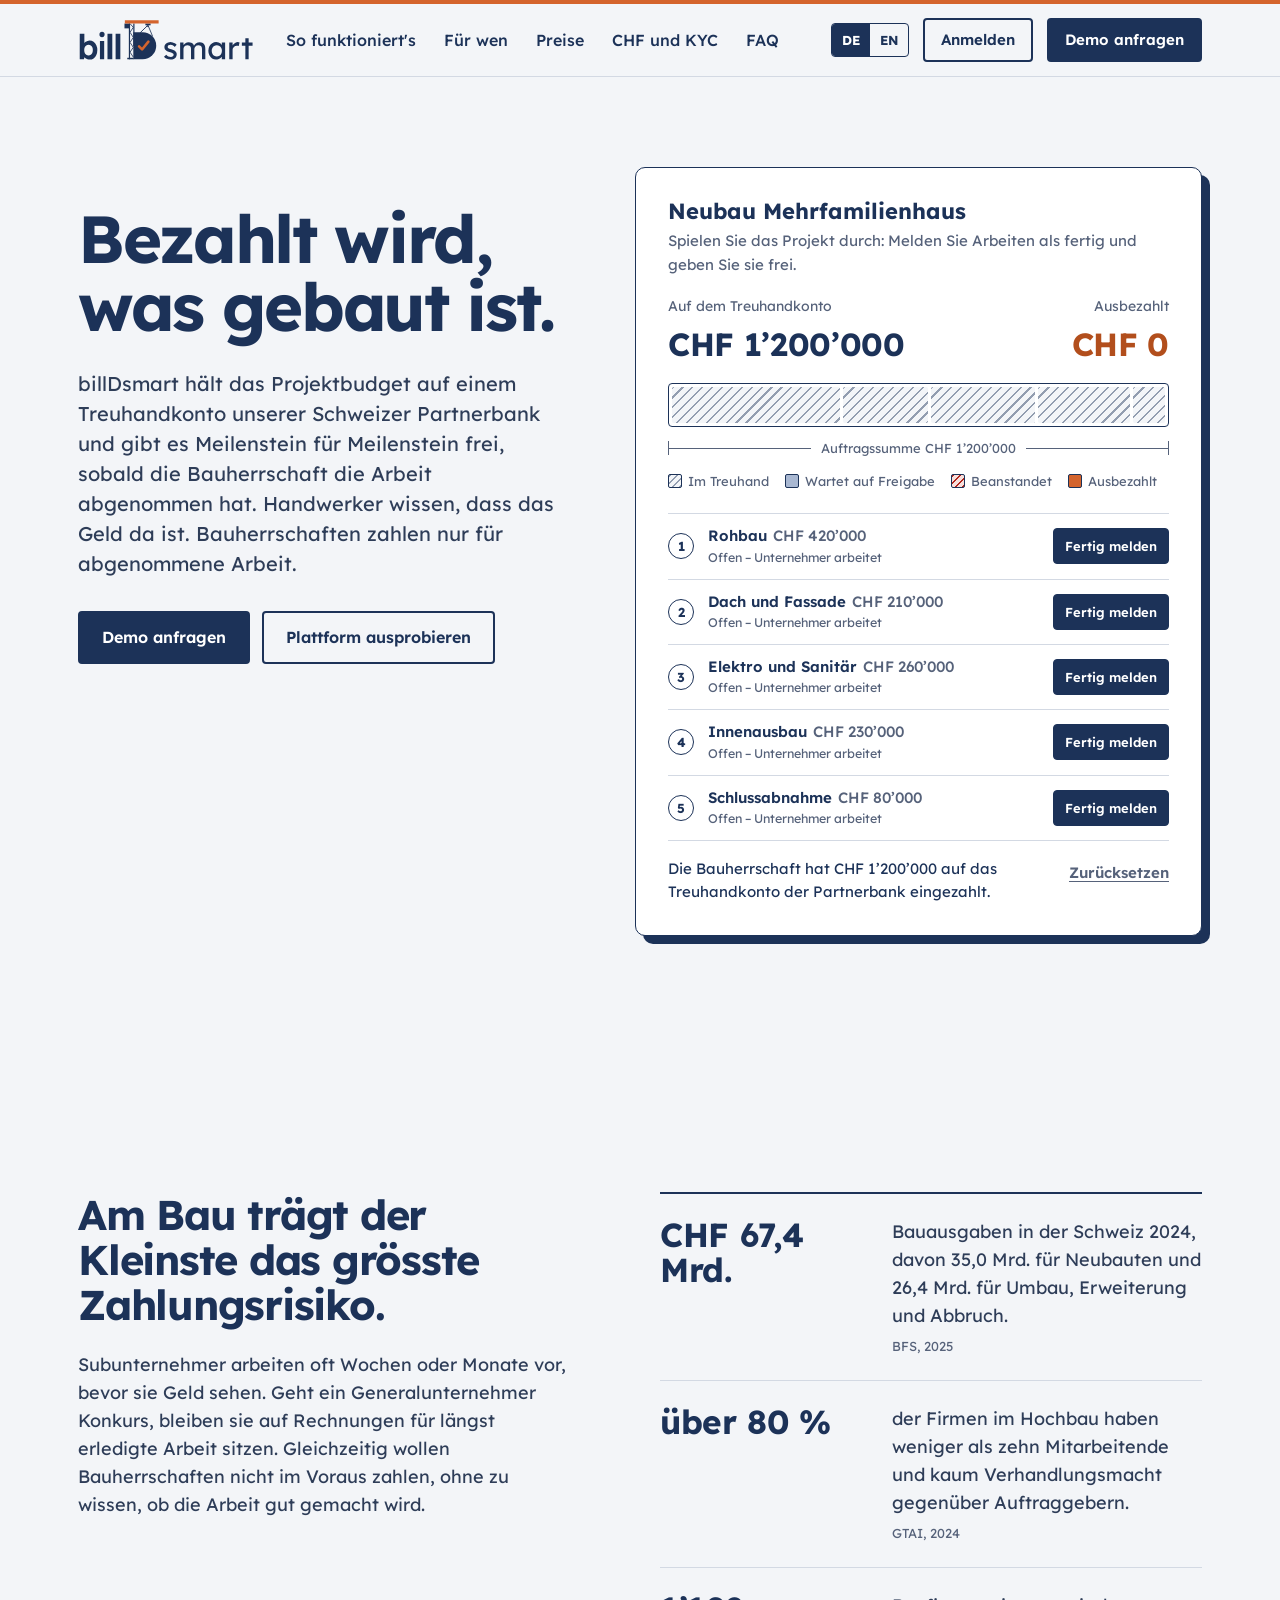
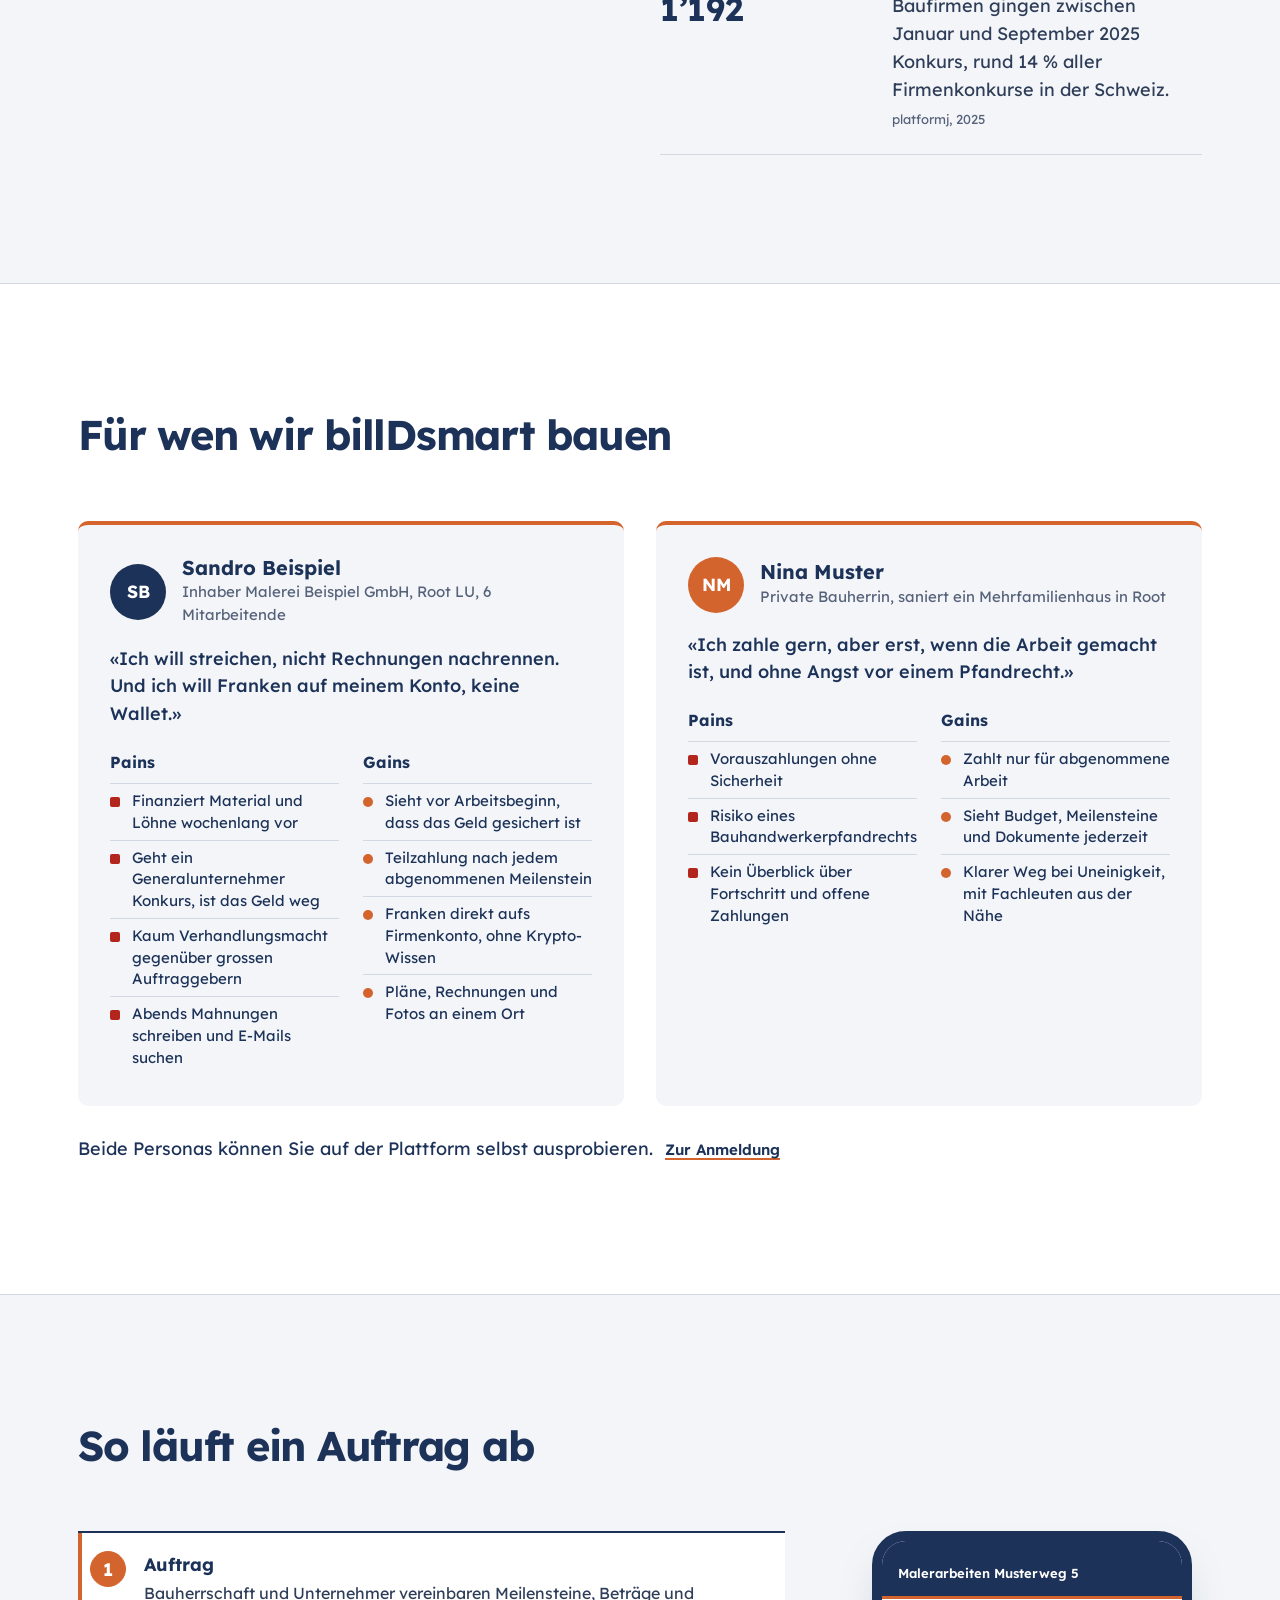
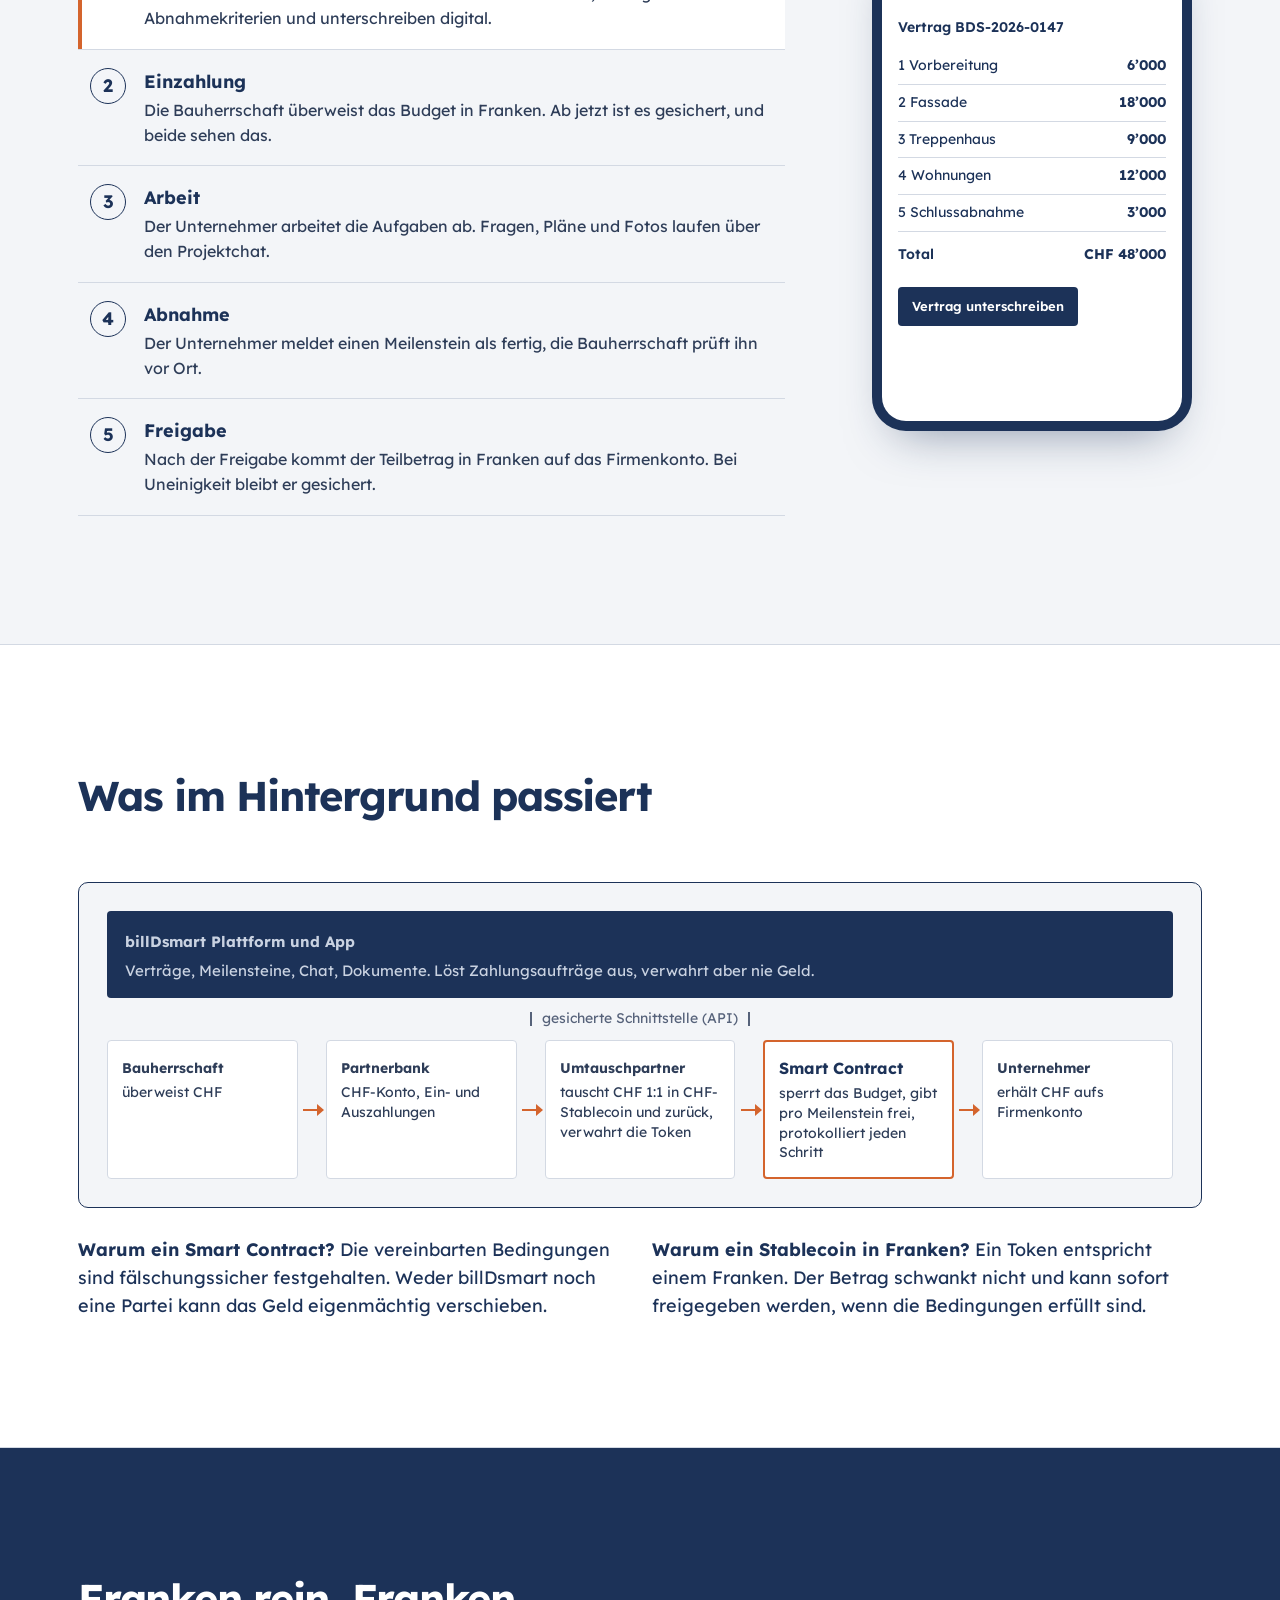
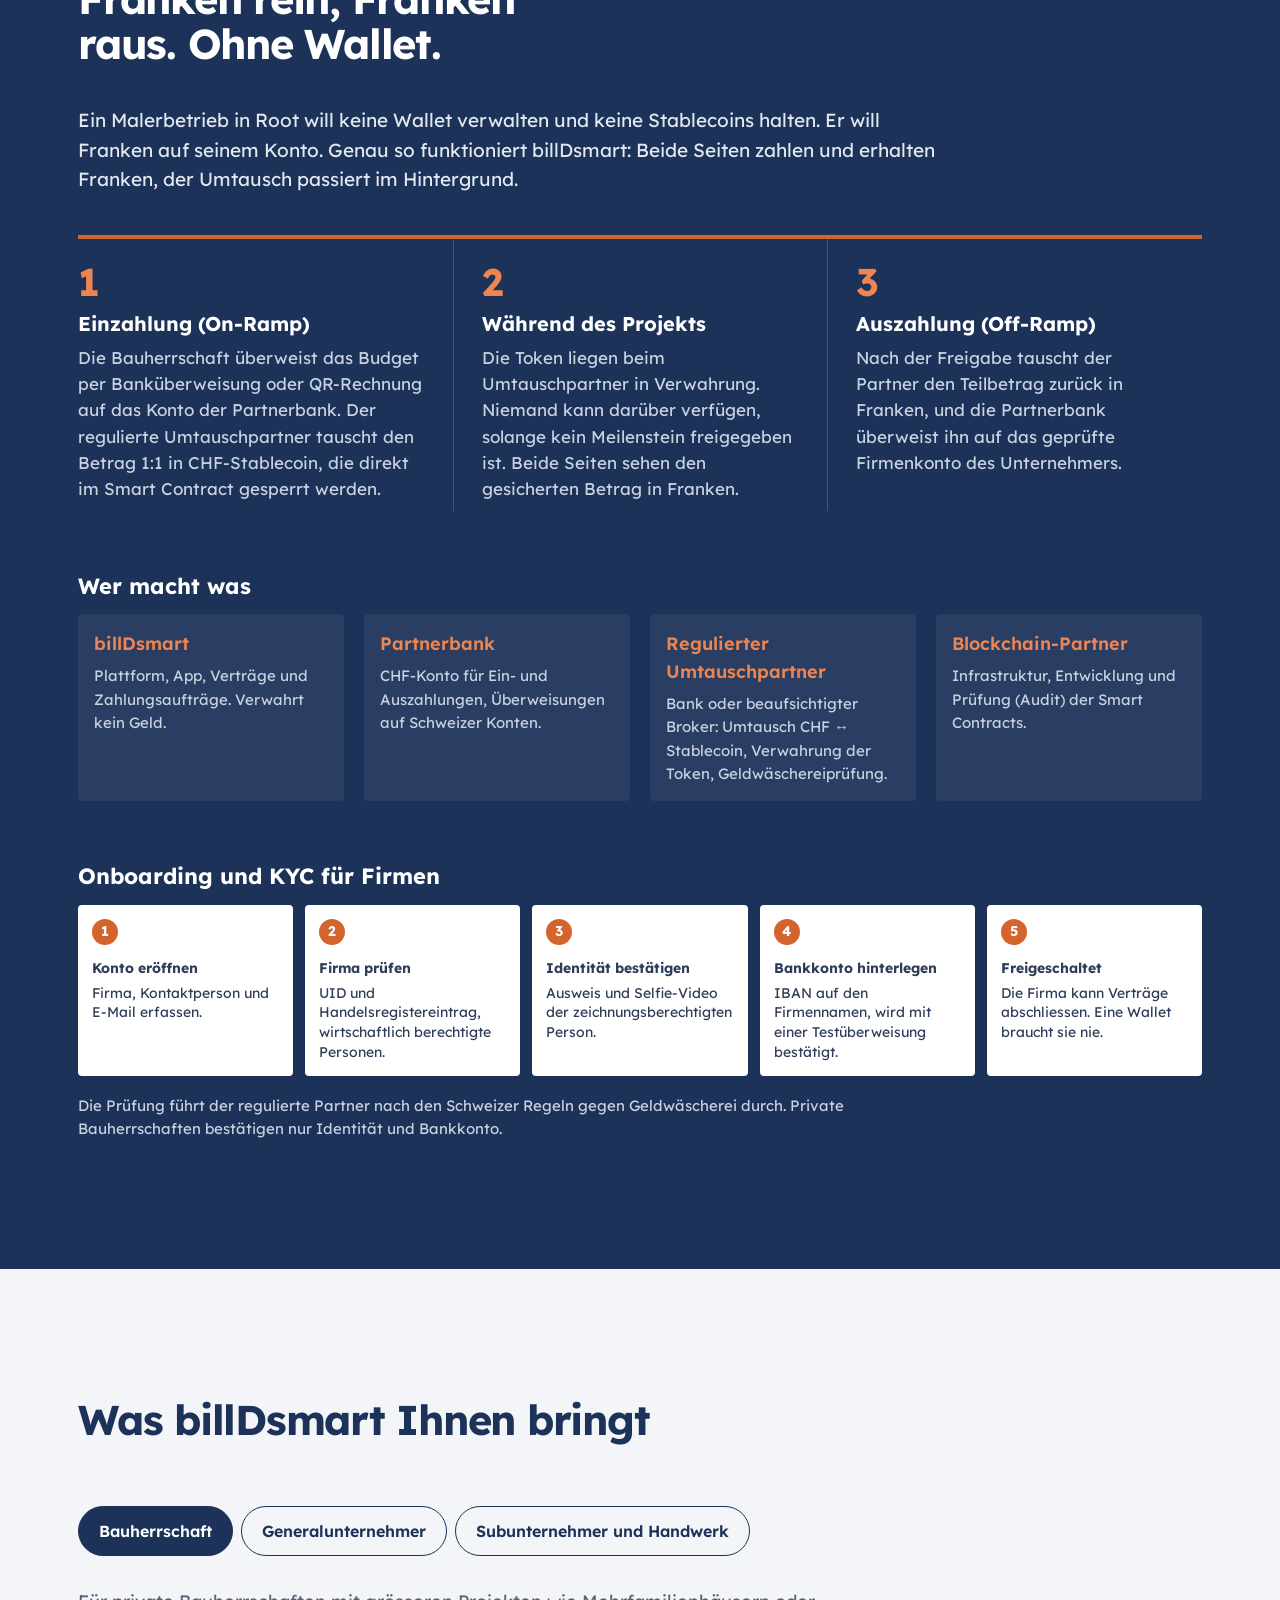
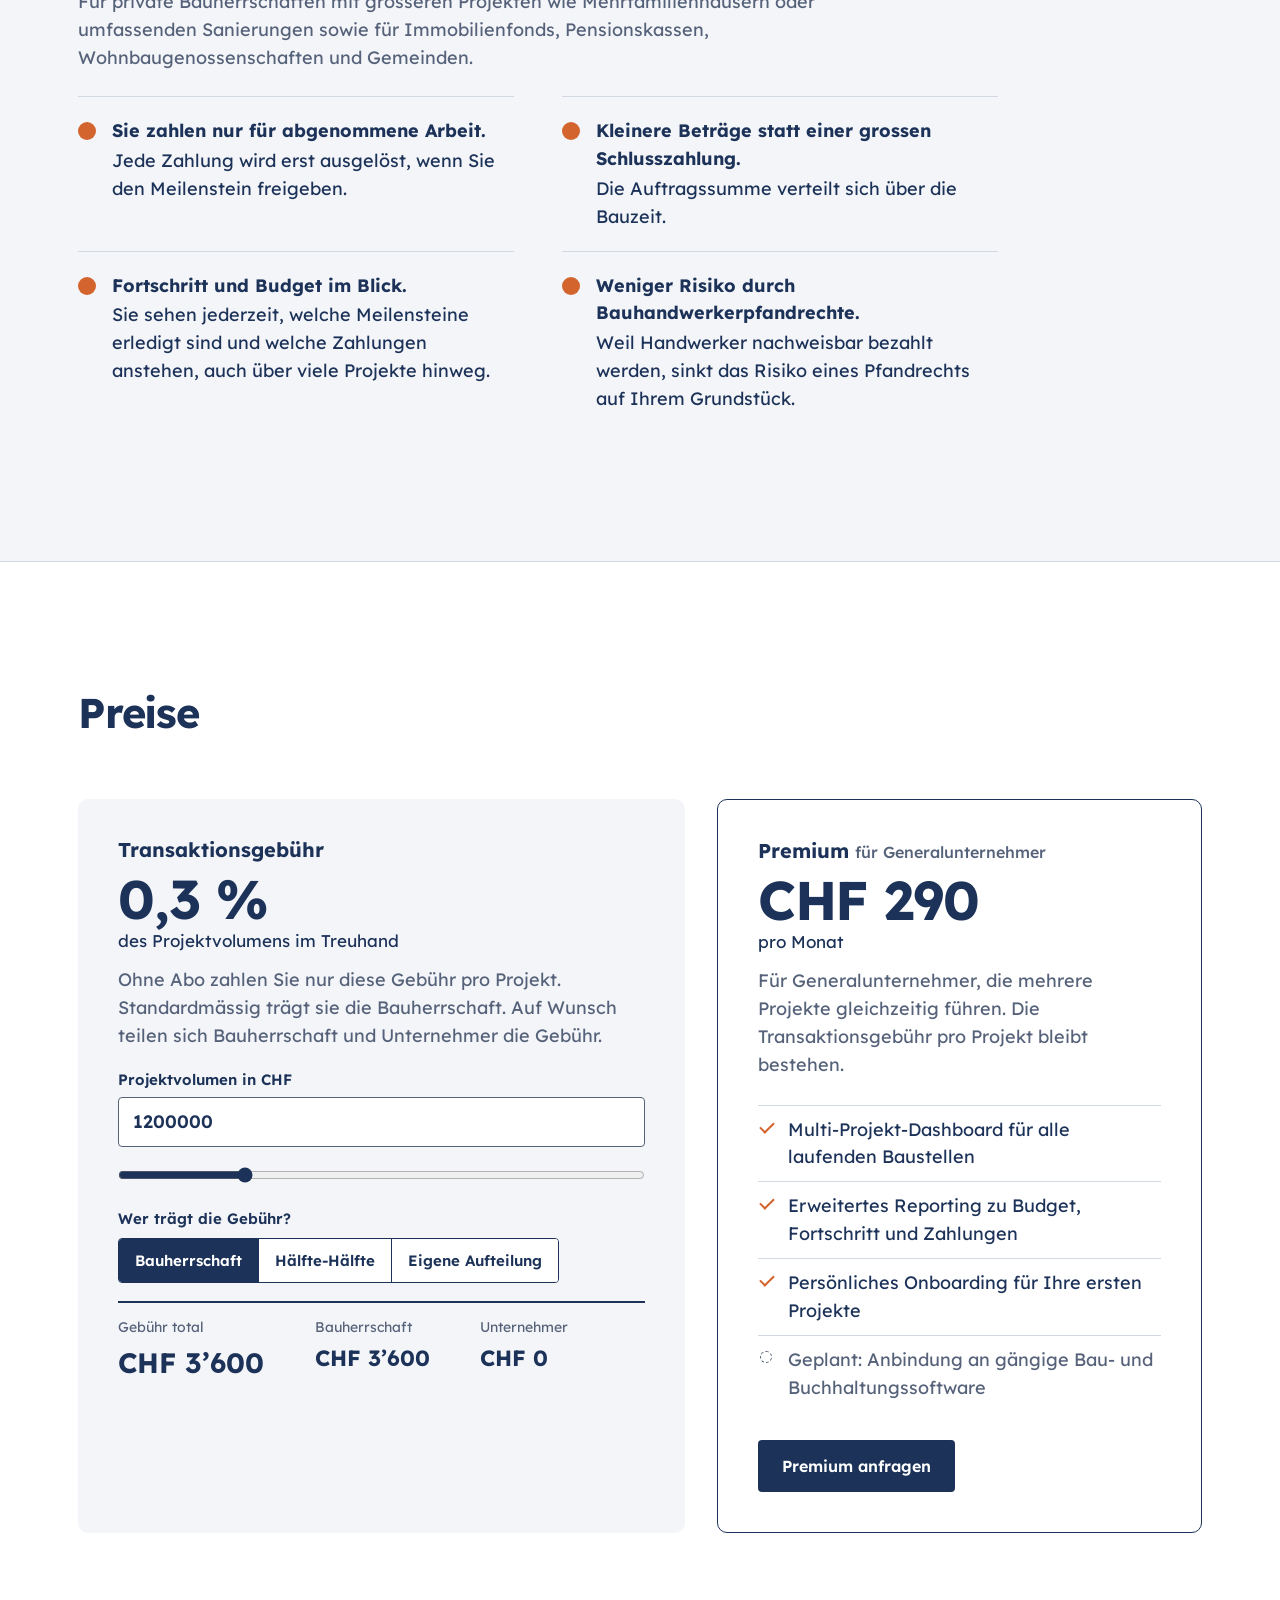
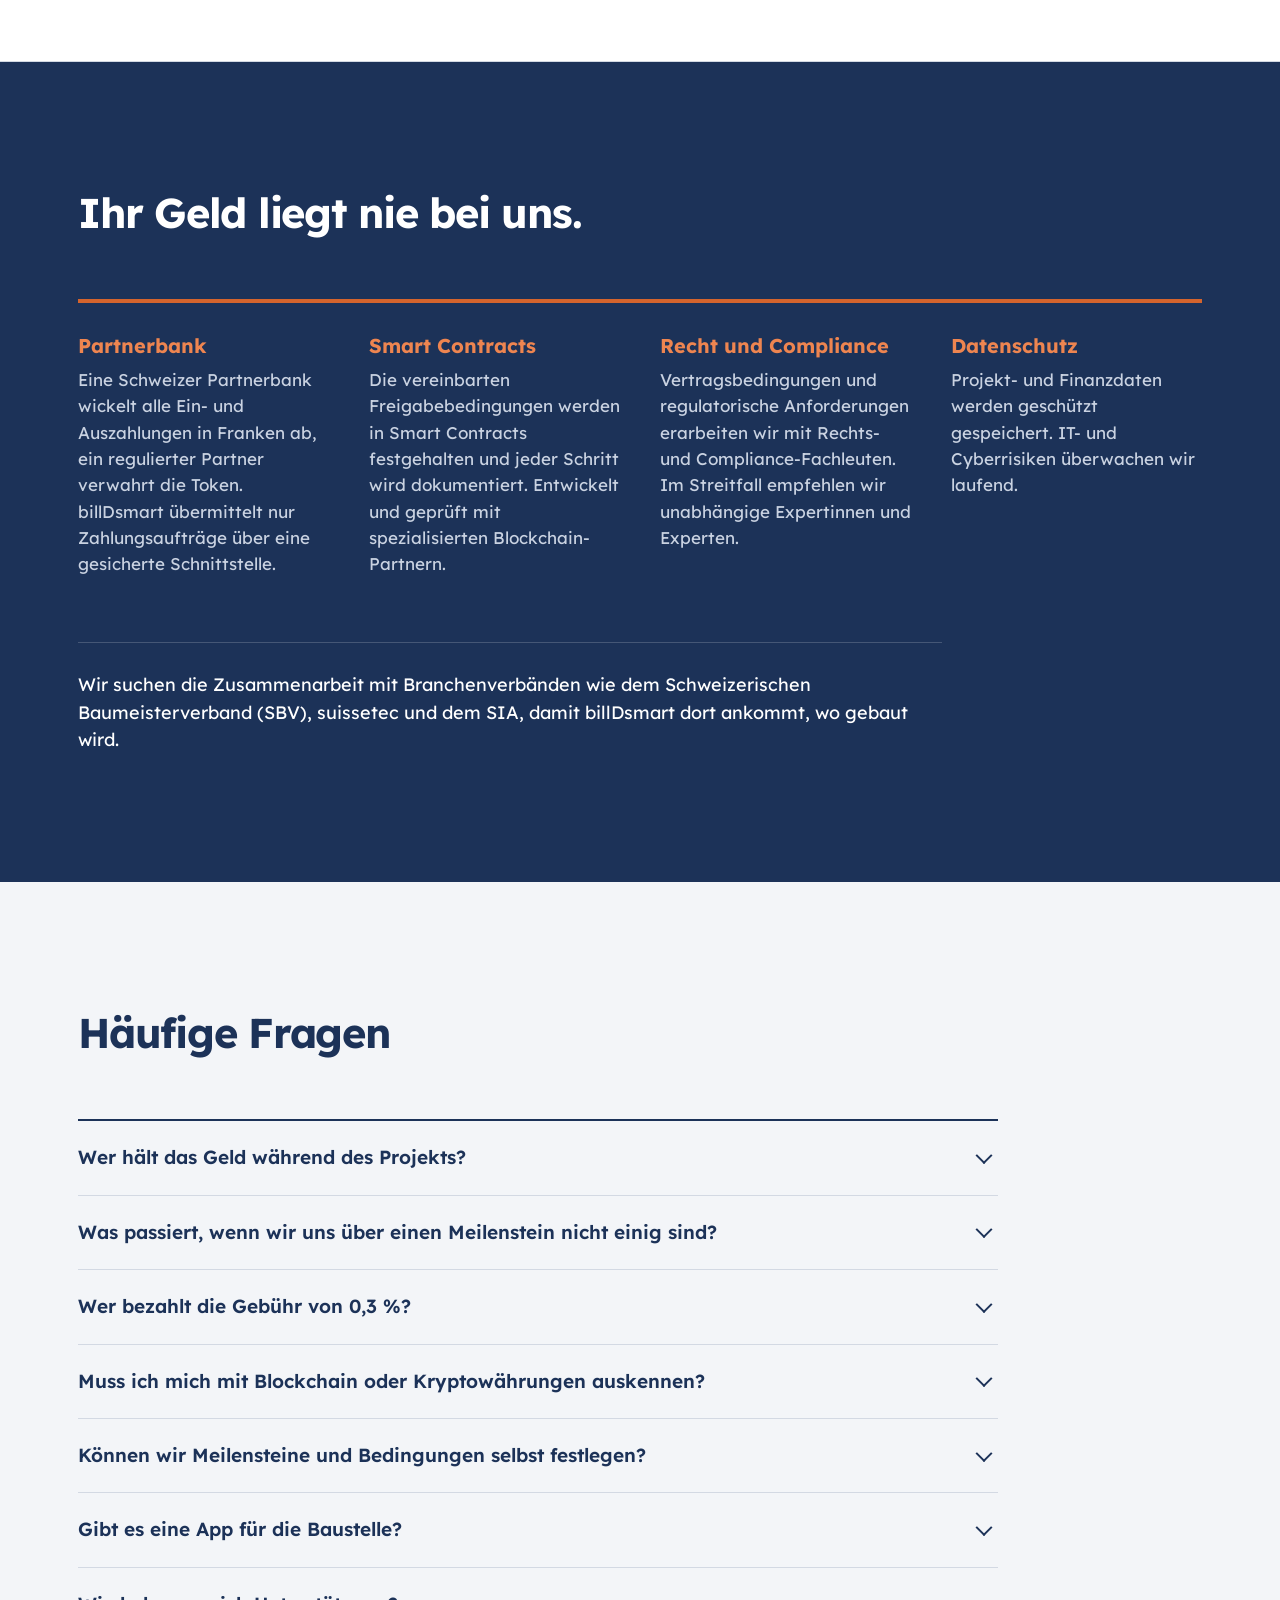
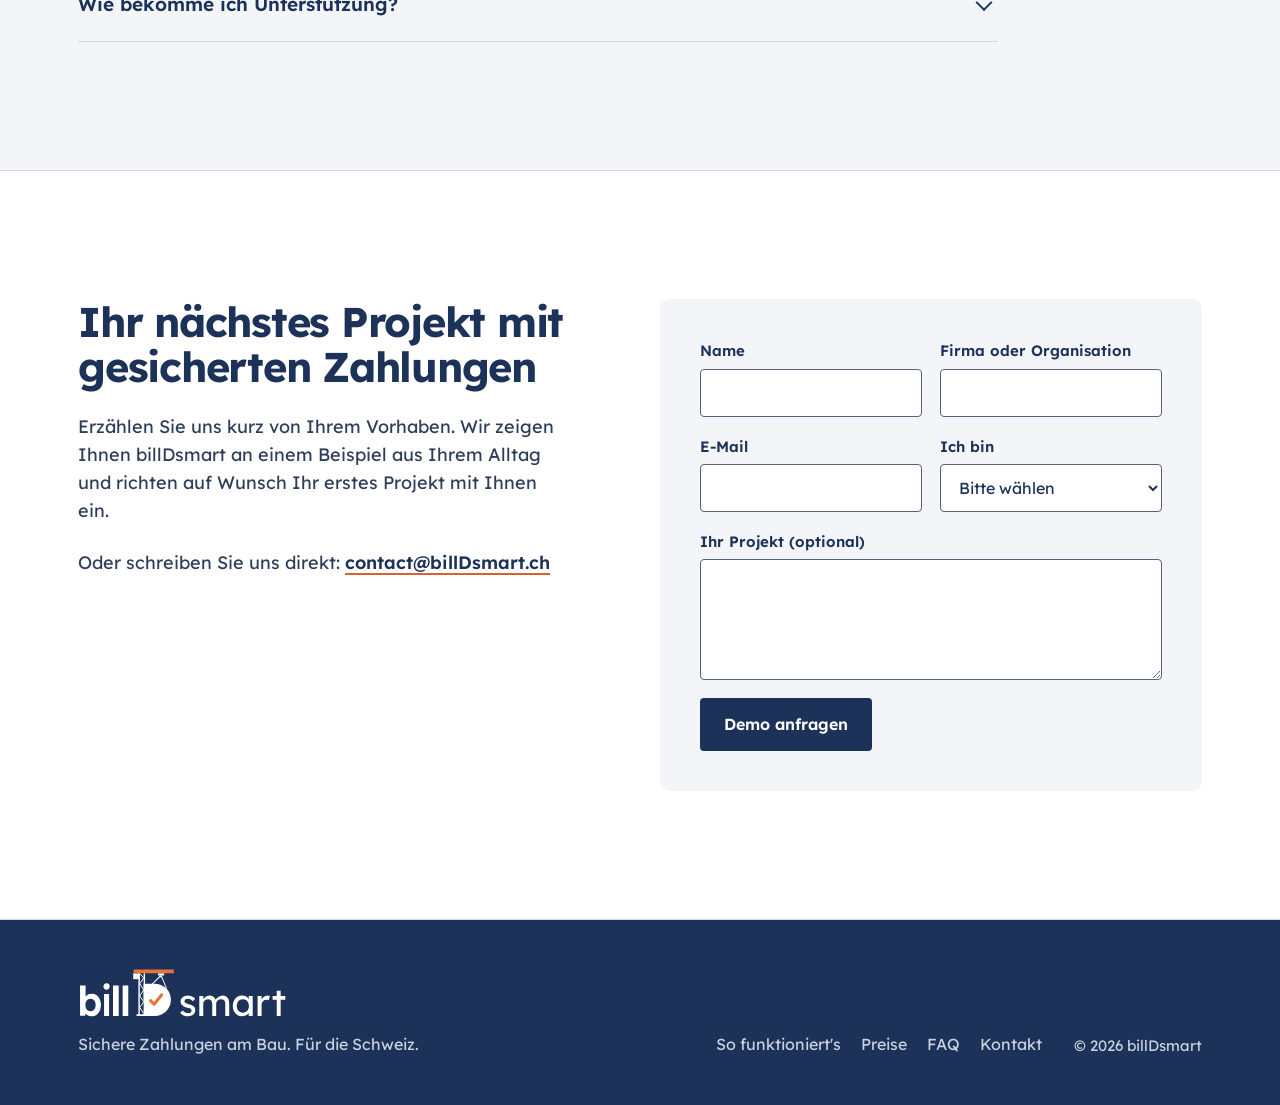
==== commit 8e2b5857: "Add demo platform with login for client and contractor; extend website per paper feedback Website: -" ====
--- a/index.html
+++ b/index.html
@@ -23,7 +23,7 @@
           <li><a href="#funktionsweise"><span lang="de">So funktioniert's</span><span lang="en">How it works</span></a></li>
           <li><a href="#zielgruppen"><span lang="de">Für wen</span><span lang="en">Who it's for</span></a></li>
           <li><a href="#preise"><span lang="de">Preise</span><span lang="en">Pricing</span></a></li>
-          <li><a href="#sicherheit"><span lang="de">Sicherheit</span><span lang="en">Security</span></a></li>
+          <li><a href="#ein-auszahlung"><span lang="de">CHF und KYC</span><span lang="en">CHF and KYC</span></a></li>
           <li><a href="#faq">FAQ</a></li>
         </ul>
       </nav>
@@ -33,6 +33,7 @@
           <button type="button" data-set-lang="de" aria-pressed="true">DE</button>
           <button type="button" data-set-lang="en" aria-pressed="false">EN</button>
         </div>
+        <button type="button" class="btn btn-secondary btn-small header-login" data-open-login><span lang="de">Anmelden</span><span lang="en">Sign in</span></button>
         <a class="btn btn-primary btn-small header-cta" href="#kontakt"><span lang="de">Demo anfragen</span><span lang="en">Request a demo</span></a>
         <button class="nav-toggle" type="button" aria-expanded="false" aria-controls="site-nav">
           <span class="nav-toggle-bars" aria-hidden="true"></span>
@@ -58,7 +59,7 @@
           </p>
           <div class="hero-actions">
             <a class="btn btn-primary" href="#kontakt"><span lang="de">Demo anfragen</span><span lang="en">Request a demo</span></a>
-            <a class="btn btn-secondary" href="#funktionsweise"><span lang="de">So funktioniert's</span><span lang="en">How it works</span></a>
+            <button type="button" class="btn btn-secondary" data-open-login><span lang="de">Plattform ausprobieren</span><span lang="en">Try the platform</span></button>
           </div>
         </div>
 
@@ -152,42 +153,253 @@
       </div>
     </section>
 
-    <!-- FUNKTIONSWEISE -->
-    <section class="section section-light" id="funktionsweise" aria-labelledby="funktionsweise-title">
+    <!-- PERSONAS -->
+    <section class="section section-light" id="personas" aria-labelledby="personas-title">
+      <div class="container">
+        <h2 id="personas-title" class="section-title">
+          <span lang="de">Für wen wir billDsmart bauen</span>
+          <span lang="en">Who we are building billDsmart for</span>
+        </h2>
+        <div class="personas">
+          <article class="persona">
+            <header class="persona-head">
+              <div class="persona-avatar" aria-hidden="true">SB</div>
+              <div>
+                <h3>Sandro Beispiel</h3>
+                <p class="persona-role"><span lang="de">Inhaber Malerei Beispiel GmbH, Root LU, 6 Mitarbeitende</span><span lang="en">Owner of Malerei Beispiel GmbH, Root LU, 6 employees</span></p>
+              </div>
+            </header>
+            <p class="persona-quote"><span lang="de">«Ich will streichen, nicht Rechnungen nachrennen. Und ich will Franken auf meinem Konto, keine Wallet.»</span><span lang="en">“I want to paint, not chase invoices. And I want Swiss francs in my account, not a wallet.”</span></p>
+            <div class="pg">
+              <div class="pg-col pains">
+                <h4><span lang="de">Pains</span><span lang="en">Pains</span></h4>
+                <ul>
+                  <li><span lang="de">Finanziert Material und Löhne wochenlang vor</span><span lang="en">Pre-finances materials and wages for weeks</span></li>
+                  <li><span lang="de">Geht ein Generalunternehmer Konkurs, ist das Geld weg</span><span lang="en">If a general contractor goes bankrupt, the money is gone</span></li>
+                  <li><span lang="de">Kaum Verhandlungsmacht gegenüber grossen Auftraggebern</span><span lang="en">Little bargaining power towards large clients</span></li>
+                  <li><span lang="de">Abends Mahnungen schreiben und E-Mails suchen</span><span lang="en">Writing reminders and searching emails in the evening</span></li>
+                </ul>
+              </div>
+              <div class="pg-col gains">
+                <h4><span lang="de">Gains</span><span lang="en">Gains</span></h4>
+                <ul>
+                  <li><span lang="de">Sieht vor Arbeitsbeginn, dass das Geld gesichert ist</span><span lang="en">Sees the money is secured before work starts</span></li>
+                  <li><span lang="de">Teilzahlung nach jedem abgenommenen Meilenstein</span><span lang="en">Partial payment after every approved milestone</span></li>
+                  <li><span lang="de">Franken direkt aufs Firmenkonto, ohne Krypto-Wissen</span><span lang="en">Francs straight to the company account, no crypto knowledge needed</span></li>
+                  <li><span lang="de">Pläne, Rechnungen und Fotos an einem Ort</span><span lang="en">Plans, invoices and photos in one place</span></li>
+                </ul>
+              </div>
+            </div>
+          </article>
+
+          <article class="persona">
+            <header class="persona-head">
+              <div class="persona-avatar persona-avatar-client" aria-hidden="true">NM</div>
+              <div>
+                <h3>Nina Muster</h3>
+                <p class="persona-role"><span lang="de">Private Bauherrin, saniert ein Mehrfamilienhaus in Root</span><span lang="en">Private client, renovating a multi-family building in Root</span></p>
+              </div>
+            </header>
+            <p class="persona-quote"><span lang="de">«Ich zahle gern, aber erst, wenn die Arbeit gemacht ist, und ohne Angst vor einem Pfandrecht.»</span><span lang="en">“I'm happy to pay, but only once the work is done, and without worrying about a lien.”</span></p>
+            <div class="pg">
+              <div class="pg-col pains">
+                <h4>Pains</h4>
+                <ul>
+                  <li><span lang="de">Vorauszahlungen ohne Sicherheit</span><span lang="en">Advance payments without any security</span></li>
+                  <li><span lang="de">Risiko eines Bauhandwerkerpfandrechts</span><span lang="en">Risk of a builders' lien</span></li>
+                  <li><span lang="de">Kein Überblick über Fortschritt und offene Zahlungen</span><span lang="en">No overview of progress and open payments</span></li>
+                </ul>
+              </div>
+              <div class="pg-col gains">
+                <h4>Gains</h4>
+                <ul>
+                  <li><span lang="de">Zahlt nur für abgenommene Arbeit</span><span lang="en">Only pays for accepted work</span></li>
+                  <li><span lang="de">Sieht Budget, Meilensteine und Dokumente jederzeit</span><span lang="en">Sees budget, milestones and documents at any time</span></li>
+                  <li><span lang="de">Klarer Weg bei Uneinigkeit, mit Fachleuten aus der Nähe</span><span lang="en">A clear path if you disagree, with experts nearby</span></li>
+                </ul>
+              </div>
+            </div>
+          </article>
+        </div>
+        <p class="persona-note">
+          <span lang="de">Beide Personas können Sie auf der Plattform selbst ausprobieren.</span>
+          <span lang="en">You can try out both personas on the platform yourself.</span>
+          <button type="button" class="link-btn link-btn-strong" data-open-login><span lang="de">Zur Anmeldung</span><span lang="en">Go to sign-in</span></button>
+        </p>
+      </div>
+    </section>
+
+    <!-- ABLAUF (Escrow-Lifecycle aus Sicht der Nutzer) -->
+    <section class="section" id="funktionsweise" aria-labelledby="funktionsweise-title">
       <div class="container">
         <h2 id="funktionsweise-title" class="section-title">
-          <span lang="de">So läuft ein Projekt mit billDsmart</span>
-          <span lang="en">How a project runs on billDsmart</span>
+          <span lang="de">So läuft ein Auftrag ab</span>
+          <span lang="en">How a job works</span>
         </h2>
-        <ol class="steps">
-          <li class="step">
-            <h3><span lang="de">Vertrag aufsetzen</span><span lang="en">Set up the contract</span></h3>
-            <p><span lang="de">Bauherrschaft und Unternehmer legen Meilensteine, Beträge und Freigabebedingungen gemeinsam fest, genau so, wie es zum Projekt passt.</span><span lang="en">Client and contractor agree on milestones, amounts and release conditions together, tailored to the project.</span></p>
+        <div class="lifecycle">
+          <ol class="lifecycle-steps" id="lifecycle-steps">
+            <li><button type="button" class="lc-step" data-step="1" aria-pressed="true">
+              <strong><span lang="de">Auftrag</span><span lang="en">Order</span></strong>
+              <span><span lang="de">Bauherrschaft und Unternehmer vereinbaren Meilensteine, Beträge und Abnahmekriterien und unterschreiben digital.</span><span lang="en">Client and contractor agree on milestones, amounts and acceptance criteria and sign digitally.</span></span>
+            </button></li>
+            <li><button type="button" class="lc-step" data-step="2" aria-pressed="false">
+              <strong><span lang="de">Einzahlung</span><span lang="en">Deposit</span></strong>
+              <span><span lang="de">Die Bauherrschaft überweist das Budget in Franken. Ab jetzt ist es gesichert, und beide sehen das.</span><span lang="en">The client transfers the budget in Swiss francs. From now on it is secured, and both can see it.</span></span>
+            </button></li>
+            <li><button type="button" class="lc-step" data-step="3" aria-pressed="false">
+              <strong><span lang="de">Arbeit</span><span lang="en">Work</span></strong>
+              <span><span lang="de">Der Unternehmer arbeitet die Aufgaben ab. Fragen, Pläne und Fotos laufen über den Projektchat.</span><span lang="en">The contractor works through the tasks. Questions, plans and photos go through the project chat.</span></span>
+            </button></li>
+            <li><button type="button" class="lc-step" data-step="4" aria-pressed="false">
+              <strong><span lang="de">Abnahme</span><span lang="en">Acceptance</span></strong>
+              <span><span lang="de">Der Unternehmer meldet einen Meilenstein als fertig, die Bauherrschaft prüft ihn vor Ort.</span><span lang="en">The contractor marks a milestone as done and the client checks it on site.</span></span>
+            </button></li>
+            <li><button type="button" class="lc-step" data-step="5" aria-pressed="false">
+              <strong><span lang="de">Freigabe</span><span lang="en">Release</span></strong>
+              <span><span lang="de">Nach der Freigabe kommt der Teilbetrag in Franken auf das Firmenkonto. Bei Uneinigkeit bleibt er gesichert.</span><span lang="en">After approval, the partial amount arrives in Swiss francs in the company account. If there is a disagreement, it stays secured.</span></span>
+            </button></li>
+          </ol>
+
+          <div class="phone" aria-live="polite">
+            <div class="phone-screen">
+              <div class="phone-bar"><span>Malerarbeiten Musterweg 5</span></div>
+              <div class="phone-view" data-view="1">
+                <p class="pv-label"><span lang="de">Vertrag BDS-2026-0147</span><span lang="en">Contract BDS-2026-0147</span></p>
+                <ul class="pv-list">
+                  <li><span>1 <span lang="de">Vorbereitung</span><span lang="en">Preparation</span></span><b>6’000</b></li>
+                  <li><span>2 <span lang="de">Fassade</span><span lang="en">Façade</span></span><b>18’000</b></li>
+                  <li><span>3 <span lang="de">Treppenhaus</span><span lang="en">Stairwell</span></span><b>9’000</b></li>
+                  <li><span>4 <span lang="de">Wohnungen</span><span lang="en">Apartments</span></span><b>12’000</b></li>
+                  <li><span>5 <span lang="de">Schlussabnahme</span><span lang="en">Final acceptance</span></span><b>3’000</b></li>
+                </ul>
+                <p class="pv-total"><span lang="de">Total</span><span lang="en">Total</span> <b>CHF 48’000</b></p>
+                <span class="pv-btn"><span lang="de">Vertrag unterschreiben</span><span lang="en">Sign contract</span></span>
+              </div>
+              <div class="phone-view" data-view="2" hidden>
+                <p class="pv-label"><span lang="de">Budget einzahlen</span><span lang="en">Deposit budget</span></p>
+                <p class="pv-big">CHF 48’144</p>
+                <p class="pv-small"><span lang="de">inkl. Gebühr 0,3 % (CHF 144)</span><span lang="en">incl. 0.3% fee (CHF 144)</span></p>
+                <div class="pv-box"><span lang="de">Empfänger: Partnerbank<br>Referenz: BDS-2026-0147</span><span lang="en">Payee: partner bank<br>Reference: BDS-2026-0147</span></div>
+                <p class="pv-ok"><span lang="de">Geld gesichert</span><span lang="en">Money secured</span></p>
+              </div>
+              <div class="phone-view" data-view="3" hidden>
+                <p class="pv-label"><span lang="de">Meilenstein 2: Fassade</span><span lang="en">Milestone 2: Façade</span></p>
+                <ul class="pv-tasks">
+                  <li class="done"><span lang="de">Fassade waschen</span><span lang="en">Wash façade</span></li>
+                  <li class="done"><span lang="de">Risse ausbessern</span><span lang="en">Repair cracks</span></li>
+                  <li><span lang="de">Grundierung</span><span lang="en">Primer</span></li>
+                  <li><span lang="de">Zwei Anstriche</span><span lang="en">Two coats</span></li>
+                </ul>
+                <div class="pv-chat"><span lang="de">Nina: Farbton wie im Farbkonzept?</span><span lang="en">Nina: Colour as in the colour concept?</span></div>
+                <div class="pv-chat pv-chat-me"><span lang="de">Sandro: Ja, NCS S 1005-Y20R.</span><span lang="en">Sandro: Yes, NCS S 1005-Y20R.</span></div>
+              </div>
+              <div class="phone-view" data-view="4" hidden>
+                <p class="pv-label"><span lang="de">Fassade fertig gemeldet</span><span lang="en">Façade marked as done</span></p>
+                <div class="pv-photo" aria-hidden="true"></div>
+                <p class="pv-small"><span lang="de">Abnahmekriterium: zwei Anstriche, Farbton gemäss Konzept</span><span lang="en">Acceptance criterion: two coats, colour as per concept</span></p>
+                <div class="pv-actions"><span class="pv-btn"><span lang="de">Freigeben</span><span lang="en">Approve</span></span><span class="pv-btn pv-btn-ghost"><span lang="de">Beanstanden</span><span lang="en">Dispute</span></span></div>
+              </div>
+              <div class="phone-view" data-view="5" hidden>
+                <div class="pv-check" aria-hidden="true"></div>
+                <p class="pv-big">CHF 18’000</p>
+                <p class="pv-small"><span lang="de">auf Ihr Konto CH00 … 0002 überwiesen</span><span lang="en">transferred to your account CH00 … 0002</span></p>
+                <p class="pv-label"><span lang="de">Noch gesichert: CHF 24’000</span><span lang="en">Still secured: CHF 24,000</span></p>
+              </div>
+            </div>
+          </div>
+        </div>
+      </div>
+    </section>
+
+    <!-- ARCHITEKTUR (was im Hintergrund passiert) -->
+    <section class="section section-light" id="architektur" aria-labelledby="architektur-title">
+      <div class="container">
+        <h2 id="architektur-title" class="section-title">
+          <span lang="de">Was im Hintergrund passiert</span>
+          <span lang="en">What happens behind the scenes</span>
+        </h2>
+        <div class="arch" aria-label="Architektur">
+          <div class="arch-platform">
+            <strong><span lang="de">billDsmart Plattform und App</span><span lang="en">billDsmart platform and app</span></strong>
+            <span><span lang="de">Verträge, Meilensteine, Chat, Dokumente. Löst Zahlungsaufträge aus, verwahrt aber nie Geld.</span><span lang="en">Contracts, milestones, chat, documents. Triggers payment instructions but never holds money.</span></span>
+          </div>
+          <div class="arch-api"><span lang="de">gesicherte Schnittstelle (API)</span><span lang="en">secured interface (API)</span></div>
+          <ol class="arch-flow">
+            <li class="arch-node">
+              <strong><span lang="de">Bauherrschaft</span><span lang="en">Client</span></strong>
+              <span><span lang="de">überweist CHF</span><span lang="en">transfers CHF</span></span>
+            </li>
+            <li class="arch-node">
+              <strong><span lang="de">Partnerbank</span><span lang="en">Partner bank</span></strong>
+              <span><span lang="de">CHF-Konto, Ein- und Auszahlungen</span><span lang="en">CHF account, deposits and payouts</span></span>
+            </li>
+            <li class="arch-node">
+              <strong><span lang="de">Umtauschpartner</span><span lang="en">Exchange partner</span></strong>
+              <span><span lang="de">tauscht CHF 1:1 in CHF-Stablecoin und zurück, verwahrt die Token</span><span lang="en">swaps CHF 1:1 into CHF stablecoin and back, holds the tokens in custody</span></span>
+            </li>
+            <li class="arch-node arch-node-key">
+              <strong>Smart Contract</strong>
+              <span><span lang="de">sperrt das Budget, gibt pro Meilenstein frei, protokolliert jeden Schritt</span><span lang="en">locks the budget, releases per milestone, records every step</span></span>
+            </li>
+            <li class="arch-node">
+              <strong><span lang="de">Unternehmer</span><span lang="en">Contractor</span></strong>
+              <span><span lang="de">erhält CHF aufs Firmenkonto</span><span lang="en">receives CHF in the company account</span></span>
+            </li>
+          </ol>
+        </div>
+        <div class="arch-notes">
+          <p><strong><span lang="de">Warum ein Smart Contract?</span><span lang="en">Why a smart contract?</span></strong> <span lang="de">Die vereinbarten Bedingungen sind fälschungssicher festgehalten. Weder billDsmart noch eine Partei kann das Geld eigenmächtig verschieben.</span><span lang="en">The agreed conditions are recorded tamper-proof. Neither billDsmart nor either party can move the money on their own.</span></p>
+          <p><strong><span lang="de">Warum ein Stablecoin in Franken?</span><span lang="en">Why a Swiss franc stablecoin?</span></strong> <span lang="de">Ein Token entspricht einem Franken. Der Betrag schwankt nicht und kann sofort freigegeben werden, wenn die Bedingungen erfüllt sind.</span><span lang="en">One token equals one franc. The amount doesn't fluctuate and can be released immediately once the conditions are met.</span></p>
+        </div>
+      </div>
+    </section>
+
+    <!-- ON-/OFF-RAMP UND KYC -->
+    <section class="section section-dark" id="ein-auszahlung" aria-labelledby="ramp-title">
+      <div class="container">
+        <h2 id="ramp-title" class="section-title">
+          <span lang="de">Franken rein, Franken raus. Ohne Wallet.</span>
+          <span lang="en">Francs in, francs out. No wallet.</span>
+        </h2>
+        <p class="ramp-lead">
+          <span lang="de">Ein Malerbetrieb in Root will keine Wallet verwalten und keine Stablecoins halten. Er will Franken auf seinem Konto. Genau so funktioniert billDsmart: Beide Seiten zahlen und erhalten Franken, der Umtausch passiert im Hintergrund.</span>
+          <span lang="en">A painting business in Root doesn't want to manage a wallet or hold stablecoins. It wants francs in its account. That's exactly how billDsmart works: both sides pay and receive francs, and the exchange happens in the background.</span>
+        </p>
+        <ol class="ramp">
+          <li>
+            <h3><span lang="de">Einzahlung (On-Ramp)</span><span lang="en">Deposit (on-ramp)</span></h3>
+            <p><span lang="de">Die Bauherrschaft überweist das Budget per Banküberweisung oder QR-Rechnung auf das Konto der Partnerbank. Der regulierte Umtauschpartner tauscht den Betrag 1:1 in CHF-Stablecoin, die direkt im Smart Contract gesperrt werden.</span><span lang="en">The client transfers the budget by bank transfer or QR bill to the partner bank's account. The regulated exchange partner swaps the amount 1:1 into CHF stablecoin, which is locked straight into the smart contract.</span></p>
           </li>
-          <li class="step">
-            <h3><span lang="de">Budget hinterlegen</span><span lang="en">Deposit the budget</span></h3>
-            <p><span lang="de">Die Bauherrschaft zahlt den Projektbetrag auf das Treuhandkonto der Partnerbank ein. Ab jetzt sehen alle: Das Geld ist da.</span><span lang="en">The client pays the project amount into the partner bank's escrow account. From now on, everyone can see the money is there.</span></p>
+          <li>
+            <h3><span lang="de">Während des Projekts</span><span lang="en">During the project</span></h3>
+            <p><span lang="de">Die Token liegen beim Umtauschpartner in Verwahrung. Niemand kann darüber verfügen, solange kein Meilenstein freigegeben ist. Beide Seiten sehen den gesicherten Betrag in Franken.</span><span lang="en">The tokens are held in custody by the exchange partner. Nobody can access them until a milestone is approved. Both sides see the secured amount in francs.</span></p>
           </li>
-          <li class="step">
-            <h3><span lang="de">Arbeit melden und abnehmen</span><span lang="en">Report and approve work</span></h3>
-            <p><span lang="de">Der Unternehmer meldet einen Meilenstein als erledigt, auch per App direkt auf der Baustelle. Die Bauherrschaft prüft und gibt frei.</span><span lang="en">The contractor marks a milestone as done, also via the app right on site. The client checks and approves it.</span></p>
-          </li>
-          <li class="step">
-            <h3><span lang="de">Teilbetrag auszahlen</span><span lang="en">Release the payment</span></h3>
-            <p><span lang="de">Ein Smart Contract prüft die vereinbarten Bedingungen, die Partnerbank überweist den Teilbetrag. Jede Zahlung wird lückenlos dokumentiert.</span><span lang="en">A smart contract checks the agreed conditions and the partner bank transfers the partial payment. Every payment is fully documented.</span></p>
+          <li>
+            <h3><span lang="de">Auszahlung (Off-Ramp)</span><span lang="en">Payout (off-ramp)</span></h3>
+            <p><span lang="de">Nach der Freigabe tauscht der Partner den Teilbetrag zurück in Franken, und die Partnerbank überweist ihn auf das geprüfte Firmenkonto des Unternehmers.</span><span lang="en">After approval, the partner swaps the partial amount back into francs and the partner bank transfers it to the contractor's verified company account.</span></p>
           </li>
         </ol>
-        <div class="callouts">
-          <p class="callout">
-            <strong><span lang="de">Bei Uneinigkeit bleibt das Geld, wo es ist.</span><span lang="en">If you disagree, the money stays where it is.</span></strong>
-            <span lang="de">Ist ein Meilenstein umstritten, bleibt der Betrag auf dem Treuhandkonto, bis die Parteien sich einigen. Wir empfehlen Ihnen unabhängige Mediatorinnen und Bauschiedsrichter.</span>
-            <span lang="en">If a milestone is disputed, the amount stays in escrow until the parties agree. We recommend independent mediators and construction arbitrators.</span>
-          </p>
-          <p class="callout">
-            <strong><span lang="de">Alles an einem Ort.</span><span lang="en">Everything in one place.</span></strong>
-            <span lang="de">Verträge, Meilensteine, Zahlungen und Dokumente liegen zentral auf der Plattform, statt verteilt über lange E-Mail-Verläufe.</span>
-            <span lang="en">Contracts, milestones, payments and documents sit on one platform instead of being scattered across long email threads.</span>
-          </p>
+
+        <div class="roles">
+          <h3><span lang="de">Wer macht was</span><span lang="en">Who does what</span></h3>
+          <dl class="roles-list">
+            <div><dt>billDsmart</dt><dd><span lang="de">Plattform, App, Verträge und Zahlungsaufträge. Verwahrt kein Geld.</span><span lang="en">Platform, app, contracts and payment instructions. Holds no money.</span></dd></div>
+            <div><dt><span lang="de">Partnerbank</span><span lang="en">Partner bank</span></dt><dd><span lang="de">CHF-Konto für Ein- und Auszahlungen, Überweisungen auf Schweizer Konten.</span><span lang="en">CHF account for deposits and payouts, transfers to Swiss accounts.</span></dd></div>
+            <div><dt><span lang="de">Regulierter Umtauschpartner</span><span lang="en">Regulated exchange partner</span></dt><dd><span lang="de">Bank oder beaufsichtigter Broker: Umtausch CHF ↔ Stablecoin, Verwahrung der Token, Geldwäschereiprüfung.</span><span lang="en">Bank or supervised broker: CHF ↔ stablecoin exchange, token custody, anti-money-laundering checks.</span></dd></div>
+            <div><dt><span lang="de">Blockchain-Partner</span><span lang="en">Blockchain partner</span></dt><dd><span lang="de">Infrastruktur, Entwicklung und Prüfung (Audit) der Smart Contracts.</span><span lang="en">Infrastructure, development and audit of the smart contracts.</span></dd></div>
+          </dl>
+        </div>
+
+        <div class="kyc">
+          <h3><span lang="de">Onboarding und KYC für Firmen</span><span lang="en">Onboarding and KYC for companies</span></h3>
+          <ol class="kyc-steps">
+            <li><strong><span lang="de">Konto eröffnen</span><span lang="en">Open an account</span></strong><span><span lang="de">Firma, Kontaktperson und E-Mail erfassen.</span><span lang="en">Enter company, contact person and email.</span></span></li>
+            <li><strong><span lang="de">Firma prüfen</span><span lang="en">Verify the company</span></strong><span><span lang="de">UID und Handelsregistereintrag, wirtschaftlich berechtigte Personen.</span><span lang="en">Business ID (UID) and commercial register entry, beneficial owners.</span></span></li>
+            <li><strong><span lang="de">Identität bestätigen</span><span lang="en">Confirm identity</span></strong><span><span lang="de">Ausweis und Selfie-Video der zeichnungsberechtigten Person.</span><span lang="en">ID document and selfie video of the authorised signatory.</span></span></li>
+            <li><strong><span lang="de">Bankkonto hinterlegen</span><span lang="en">Add bank account</span></strong><span><span lang="de">IBAN auf den Firmennamen, wird mit einer Testüberweisung bestätigt.</span><span lang="en">IBAN in the company's name, confirmed by a test transfer.</span></span></li>
+            <li><strong><span lang="de">Freigeschaltet</span><span lang="en">Activated</span></strong><span><span lang="de">Die Firma kann Verträge abschliessen. Eine Wallet braucht sie nie.</span><span lang="en">The company can sign contracts. It never needs a wallet.</span></span></li>
+          </ol>
+          <p class="kyc-note"><span lang="de">Die Prüfung führt der regulierte Partner nach den Schweizer Regeln gegen Geldwäscherei durch. Private Bauherrschaften bestätigen nur Identität und Bankkonto.</span><span lang="en">The regulated partner carries out the checks under Swiss anti-money-laundering rules. Private clients only confirm their identity and bank account.</span></p>
         </div>
       </div>
     </section>
@@ -322,13 +534,13 @@
     <section class="section section-dark" id="sicherheit" aria-labelledby="sicherheit-title">
       <div class="container">
         <h2 id="sicherheit-title" class="section-title">
-          <span lang="de">Das Geld liegt bei der Bank, nicht bei uns.</span>
-          <span lang="en">The money sits with the bank, not with us.</span>
+          <span lang="de">Ihr Geld liegt nie bei uns.</span>
+          <span lang="en">Your money never sits with us.</span>
         </h2>
         <div class="trust">
           <div class="trust-item">
             <h3><span lang="de">Partnerbank</span><span lang="en">Partner bank</span></h3>
-            <p><span lang="de">Eine Schweizer Partnerbank führt das Treuhandkonto und wickelt alle Zahlungen ab. billDsmart übermittelt nur die Zahlungsaufträge über eine gesicherte Schnittstelle.</span><span lang="en">A Swiss partner bank runs the escrow account and executes every payment. billDsmart only sends the payment instructions through a secured interface.</span></p>
+            <p><span lang="de">Eine Schweizer Partnerbank wickelt alle Ein- und Auszahlungen in Franken ab, ein regulierter Partner verwahrt die Token. billDsmart übermittelt nur Zahlungsaufträge über eine gesicherte Schnittstelle.</span><span lang="en">A Swiss partner bank handles all deposits and payouts in francs, and a regulated partner holds the tokens in custody. billDsmart only sends payment instructions through a secured interface.</span></p>
           </div>
           <div class="trust-item">
             <h3>Smart Contracts</h3>
@@ -360,7 +572,7 @@
         <div class="faq">
           <details>
             <summary><span lang="de">Wer hält das Geld während des Projekts?</span><span lang="en">Who holds the money during the project?</span></summary>
-            <p><span lang="de">Unsere Partnerbank. Das Budget liegt auf einem bankgeführten Treuhandkonto, bis die vereinbarten Bedingungen erfüllt sind. billDsmart selbst verwahrt keine Gelder.</span><span lang="en">Our partner bank. The budget sits in a bank-managed escrow account until the agreed conditions are met. billDsmart itself never holds the funds.</span></p>
+            <p><span lang="de">Ihre Franken gehen an unsere Partnerbank und werden 1:1 in CHF-Stablecoin getauscht, die im Smart Contract gesperrt sind. Die Token verwahrt ein regulierter Partner, bis die vereinbarten Bedingungen erfüllt sind. billDsmart selbst verwahrt keine Gelder.</span><span lang="en">Your francs go to our partner bank and are swapped 1:1 into CHF stablecoin, which is locked in the smart contract. A regulated partner holds the tokens in custody until the agreed conditions are met. billDsmart itself never holds the funds.</span></p>
           </details>
           <details>
             <summary><span lang="de">Was passiert, wenn wir uns über einen Meilenstein nicht einig sind?</span><span lang="en">What happens if we disagree about a milestone?</span></summary>
@@ -372,7 +584,7 @@
           </details>
           <details>
             <summary><span lang="de">Muss ich mich mit Blockchain oder Kryptowährungen auskennen?</span><span lang="en">Do I need to know about blockchain or crypto?</span></summary>
-            <p><span lang="de">Nein. Die Smart Contracts laufen im Hintergrund. Sie arbeiten mit Projekten, Meilensteinen und Freigaben, die Zahlungen laufen in Franken über die Partnerbank.</span><span lang="en">No. The smart contracts run in the background. You work with projects, milestones and approvals, and payments are made in Swiss francs through the partner bank.</span></p>
+            <p><span lang="de">Nein. Sie zahlen und erhalten Franken, eine Wallet brauchen Sie nie. Umtausch und Verwahrung übernimmt ein regulierter Partner, die Smart Contracts laufen im Hintergrund.</span><span lang="en">No. You pay and receive francs and never need a wallet. A regulated partner handles exchange and custody, and the smart contracts run in the background.</span></p>
           </details>
           <details>
             <summary><span lang="de">Können wir Meilensteine und Bedingungen selbst festlegen?</span><span lang="en">Can we define milestones and conditions ourselves?</span></summary>
@@ -466,6 +678,36 @@
     </div>
   </footer>
 
+  <dialog class="login-dialog" id="login-dialog" aria-labelledby="login-title">
+    <form class="login-form" id="login-form" novalidate>
+      <button type="button" class="dialog-close" data-close-login aria-label="Schliessen">×</button>
+      <img src="assets/logo.svg" alt="billDsmart" class="login-logo" width="168" height="40">
+      <h2 id="login-title"><span lang="de">Anmelden</span><span lang="en">Sign in</span></h2>
+      <div class="field">
+        <label for="login-email"><span lang="de">E-Mail</span><span lang="en">Email</span></label>
+        <input type="email" id="login-email" autocomplete="username" required>
+      </div>
+      <div class="field">
+        <label for="login-password"><span lang="de">Passwort</span><span lang="en">Password</span></label>
+        <input type="password" id="login-password" autocomplete="current-password" required>
+      </div>
+      <p class="field-error" id="login-error" role="alert"></p>
+      <button type="submit" class="btn btn-primary login-submit"><span lang="de">Anmelden</span><span lang="en">Sign in</span></button>
+      <div class="demo-accounts">
+        <p><strong><span lang="de">Demo-Zugänge</span><span lang="en">Demo accounts</span></strong></p>
+        <button type="button" class="demo-account" data-fill="private.client@gmail.com" data-pw="12345678">
+          <span><span lang="de">Private Bauherrschaft</span><span lang="en">Private client</span></span>
+          <small>private.client@gmail.com</small><small><span lang="de">Passwort</span><span lang="en">Password</span> 12345678</small>
+        </button>
+        <button type="button" class="demo-account" data-fill="constructor@gmail.com" data-pw="87654321">
+          <span><span lang="de">Unternehmer</span><span lang="en">Contractor</span></span>
+          <small>constructor@gmail.com</small><small><span lang="de">Passwort</span><span lang="en">Password</span> 87654321</small>
+        </button>
+      </div>
+    </form>
+  </dialog>
+
+  <script src="js/auth.js"></script>
   <script src="js/main.js"></script>
 </body>
 </html>
--- a/css/styles.css
+++ b/css/styles.css
@@ -565,7 +565,7 @@
 .field { display: flex; flex-direction: column; gap: 6px; margin: 0 0 18px; border: 0; padding: 0; min-width: 0; }
 .field label, .field legend { font-weight: 600; font-size: .9375rem; padding: 0; }
 .field legend { margin-bottom: 8px; }
-input[type="text"], input[type="email"], input[type="number"], select, textarea {
+input[type="text"], input[type="email"], input[type="password"], input[type="number"], input:not([type]), select, textarea {
   width: 100%;
   min-height: 48px;
   padding: 10px 14px;
@@ -752,3 +752,174 @@
   html { scroll-behavior: auto; }
   *, *::before, *::after { animation: none !important; transition: none !important; }
 }
+
+/* ==========================================================
+   Erweiterungen: Personas, Ablauf mit Mockup, Architektur,
+   On-/Off-Ramp, KYC, Login
+   ========================================================== */
+
+.link-btn-strong { color: var(--navy); font-weight: 600; text-decoration-color: var(--orange); text-decoration-thickness: 2px; }
+
+/* Personas */
+.personas { display: grid; grid-template-columns: 1fr 1fr; gap: 32px; }
+.persona {
+  background: var(--bg);
+  border-radius: var(--radius-m);
+  padding: clamp(22px, 3vw, 32px);
+  border-top: 4px solid var(--orange);
+}
+.persona-head { display: flex; gap: 16px; align-items: center; margin-bottom: 18px; }
+.persona-head h3 { margin: 0 0 2px; }
+.persona-avatar {
+  flex: 0 0 56px; height: 56px; border-radius: 50%;
+  display: grid; place-items: center;
+  background: var(--navy); color: #fff; font-weight: 700; font-size: 1.1rem;
+}
+.persona-avatar-client { background: var(--orange); }
+.persona-role { margin: 0; color: var(--muted); font-size: .9375rem; }
+.persona-quote { font-size: 1.125rem; font-weight: 500; color: var(--navy); margin-bottom: 22px; }
+.pg { display: grid; grid-template-columns: 1fr 1fr; gap: 24px; }
+.pg-col h4 { margin: 0 0 8px; font-size: 1rem; }
+.pg-col ul { margin: 0; padding: 0; list-style: none; }
+.pg-col li { position: relative; padding: 6px 0 6px 22px; font-size: .9375rem; line-height: 1.45; border-top: 1px solid var(--line); }
+.pg-col li::before { content: ""; position: absolute; left: 0; top: 13px; width: 10px; height: 10px; border-radius: 2px; }
+.pains li::before { background: var(--red); }
+.gains li::before { background: var(--orange); border-radius: 50%; }
+.persona-note { margin-top: 28px; display: flex; flex-wrap: wrap; gap: 6px 12px; align-items: baseline; }
+
+/* Ablauf mit Handy */
+.lifecycle { display: grid; grid-template-columns: minmax(0, 1.2fr) minmax(260px, 340px); gap: clamp(32px, 6vw, 88px); align-items: start; }
+.lifecycle-steps { list-style: none; margin: 0; padding: 0; counter-reset: lc; border-top: 2px solid var(--navy); }
+.lifecycle-steps li { counter-increment: lc; border-bottom: 1px solid var(--line); }
+.lc-step {
+  width: 100%; text-align: left;
+  display: grid; grid-template-columns: 48px 1fr; gap: 2px 14px;
+  padding: 18px 12px 18px 0;
+  background: none; border: 0; cursor: pointer;
+  border-left: 4px solid transparent;
+}
+.lc-step::before {
+  content: counter(lc);
+  grid-row: 1 / span 2;
+  width: 36px; height: 36px; margin-left: 8px;
+  display: grid; place-items: center;
+  border: 1.5px solid var(--navy); border-radius: 50%;
+  font-weight: 700; color: var(--navy);
+}
+.lc-step strong { font-size: 1.125rem; color: var(--navy); }
+.lc-step > span { color: var(--text-2); font-size: 1rem; }
+.lc-step:hover { background: var(--bg-dark); }
+.lc-step[aria-pressed="true"] { border-left-color: var(--orange); background: var(--surface); }
+.lc-step[aria-pressed="true"]::before { background: var(--orange); border-color: var(--orange); color: #fff; }
+
+.phone {
+  position: sticky; top: 110px;
+  border: 10px solid var(--navy);
+  border-radius: 34px;
+  background: var(--navy);
+  box-shadow: 0 24px 48px -24px rgba(28,50,88,.5);
+  max-width: 320px; margin-inline: auto; width: 100%;
+}
+.phone-screen { background: var(--surface); border-radius: 24px; min-height: 480px; overflow: hidden; font-size: .875rem; }
+.phone-bar { background: var(--navy); color: #fff; padding: 22px 16px 12px; font-weight: 600; font-size: .8125rem; border-bottom: 3px solid var(--orange); }
+.phone-view { padding: 18px 16px; }
+.pv-label { font-weight: 600; color: var(--navy); margin-bottom: 10px; }
+.pv-list, .pv-tasks { list-style: none; margin: 0 0 12px; padding: 0; }
+.pv-list li { display: flex; justify-content: space-between; padding: 7px 0; border-bottom: 1px solid var(--line); }
+.pv-total { display: flex; justify-content: space-between; font-weight: 600; }
+.pv-btn { display: inline-block; margin-top: 8px; padding: 9px 14px; border-radius: var(--radius-s); background: var(--navy); color: #fff; font-weight: 600; font-size: .8125rem; }
+.pv-btn-ghost { background: transparent; color: var(--red); border: 1.5px solid var(--red); }
+.pv-actions { display: flex; gap: 8px; flex-wrap: wrap; }
+.pv-big { font-size: 1.75rem; font-weight: 700; color: var(--navy); margin: 6px 0 2px; font-variant-numeric: tabular-nums; }
+.pv-small { color: var(--muted); font-size: .8125rem; }
+.pv-box { background: var(--bg); padding: 10px 12px; border-radius: var(--radius-s); margin: 12px 0; font-size: .8125rem; }
+.pv-ok { color: var(--orange-dark); font-weight: 600; }
+.pv-ok::before { content: "✓ "; }
+.pv-tasks li { padding: 7px 0 7px 26px; position: relative; border-bottom: 1px solid var(--line); }
+.pv-tasks li::before { content: ""; position: absolute; left: 0; top: 9px; width: 15px; height: 15px; border: 1.5px solid var(--muted); border-radius: 3px; }
+.pv-tasks li.done { color: var(--muted); text-decoration: line-through; }
+.pv-tasks li.done::before { background: var(--orange); border-color: var(--orange); }
+.pv-chat { background: var(--bg); border-radius: 12px 12px 12px 2px; padding: 8px 10px; margin: 8px 30px 0 0; font-size: .8125rem; }
+.pv-chat-me { background: var(--navy); color: #fff; border-radius: 12px 12px 2px 12px; margin: 8px 0 0 30px; }
+.pv-photo { height: 130px; border-radius: 8px; margin-bottom: 10px; background: linear-gradient(180deg, #CFE0F1 0 35%, #EFE6D2 35% 100%); position: relative; overflow: hidden; }
+.pv-photo::after { content: ""; position: absolute; left: 18%; right: 18%; bottom: 0; height: 62%; background: repeating-linear-gradient(90deg, #F4EBDB 0 26px, #E2D4BC 26px 30px); border-top: 10px solid #8B5A3C; }
+.pv-check { width: 64px; height: 64px; border-radius: 50%; background: var(--orange); margin: 20px 0 8px; position: relative; }
+.pv-check::after { content: ""; position: absolute; left: 21px; top: 15px; width: 14px; height: 26px; border-right: 5px solid #fff; border-bottom: 5px solid #fff; transform: rotate(45deg); }
+
+/* Architektur */
+.arch { border: 1.5px solid var(--navy); border-radius: var(--radius-m); padding: clamp(18px, 3vw, 28px); background: var(--bg); }
+.arch-platform { background: var(--navy); color: #fff; border-radius: var(--radius-s); padding: 16px 18px; display: flex; flex-direction: column; gap: 4px; }
+.arch-platform span { color: #C9D2E1; font-size: .9375rem; }
+.arch-api { text-align: center; font-size: .875rem; color: var(--muted); padding: 10px 0; position: relative; }
+.arch-api::before, .arch-api::after { content: ""; display: inline-block; width: 2px; height: 14px; background: var(--muted); vertical-align: middle; margin: 0 10px; }
+.arch-flow { list-style: none; margin: 0; padding: 0; display: grid; grid-template-columns: repeat(5, minmax(0, 1fr)); gap: 28px; }
+.arch-node { background: var(--surface); border: 1.5px solid var(--line); border-radius: var(--radius-s); padding: 14px; position: relative; display: flex; flex-direction: column; gap: 4px; }
+.arch-node strong { color: var(--navy); font-size: 1rem; }
+.arch-node span { font-size: .875rem; color: var(--text-2); line-height: 1.4; }
+.arch-node + .arch-node::before {
+  content: ""; position: absolute; left: -24px; top: 50%; width: 20px; height: 2px; background: var(--orange);
+}
+.arch-node + .arch-node::after {
+  content: ""; position: absolute; left: -10px; top: calc(50% - 5px); border: 6px solid transparent; border-left: 7px solid var(--orange); border-right: 0;
+}
+.arch-node-key { border-color: var(--orange); border-width: 2px; }
+.arch-notes { display: grid; grid-template-columns: 1fr 1fr; gap: 24px; margin-top: 28px; }
+.arch-notes p { margin: 0; }
+
+/* On-/Off-Ramp */
+.ramp-lead { max-width: 46em; font-size: 1.1875rem; color: #E3E8F0; margin-top: -24px; margin-bottom: 40px; }
+.ramp { list-style: none; margin: 0; padding: 0; display: grid; grid-template-columns: repeat(3, 1fr); gap: 0; counter-reset: ramp; border-top: 4px solid var(--orange); }
+.ramp li { counter-increment: ramp; padding: 24px 28px 8px 0; }
+.ramp li + li { padding-left: 28px; border-left: 1px solid rgba(255,255,255,.18); }
+.ramp li::before { content: counter(ramp); display: block; font-size: 2.4rem; font-weight: 700; color: var(--orange-light); line-height: 1; margin-bottom: 12px; }
+.ramp h3 { color: #fff; }
+.ramp p { color: #C9D2E1; font-size: 1.0625rem; }
+.roles, .kyc { margin-top: clamp(40px, 5vw, 64px); }
+.roles h3, .kyc h3 { color: #fff; font-size: 1.375rem; margin-bottom: 16px; }
+.roles-list { margin: 0; display: grid; grid-template-columns: repeat(4, 1fr); gap: 20px; }
+.roles-list > div { background: rgba(255,255,255,.06); border-radius: var(--radius-s); padding: 16px; }
+.roles-list dt { font-weight: 600; color: var(--orange-light); margin-bottom: 6px; }
+.roles-list dd { margin: 0; color: #C9D2E1; font-size: .9375rem; }
+.kyc-steps { list-style: none; margin: 0; padding: 0; display: grid; grid-template-columns: repeat(5, 1fr); gap: 12px; counter-reset: kyc; }
+.kyc-steps li { counter-increment: kyc; background: #fff; color: var(--navy); border-radius: var(--radius-s); padding: 14px; display: flex; flex-direction: column; gap: 4px; }
+.kyc-steps li::before { content: counter(kyc); width: 26px; height: 26px; border-radius: 50%; background: var(--orange); color: #fff; display: grid; place-items: center; font-weight: 700; font-size: .875rem; margin-bottom: 6px; }
+.kyc-steps strong { font-size: 1rem; }
+.kyc-steps span { font-size: .875rem; color: var(--text-2); line-height: 1.4; }
+.kyc-note { margin-top: 18px; color: #C9D2E1; font-size: .9375rem; max-width: 52em; }
+
+/* Login-Dialog */
+.login-dialog { border: 0; padding: 0; border-radius: var(--radius-m); width: min(440px, calc(100vw - 32px)); box-shadow: 0 30px 60px -20px rgba(28,50,88,.45); color: var(--navy); }
+.login-dialog::backdrop { background: rgba(19,35,63,.55); }
+.login-form { padding: 32px; position: relative; background: var(--surface); }
+.login-logo { height: 40px; width: auto; margin-bottom: 18px; }
+.login-form h2 { font-size: 1.5rem; margin-bottom: 18px; }
+.login-submit { width: 100%; margin-top: 4px; }
+.dialog-close { position: absolute; right: 14px; top: 10px; width: 40px; height: 40px; border: 0; background: none; font-size: 1.75rem; line-height: 1; cursor: pointer; color: var(--muted); border-radius: var(--radius-s); }
+.dialog-close:hover { background: var(--bg); color: var(--navy); }
+#login-error { margin: 0 0 12px; }
+.demo-accounts { margin-top: 22px; padding-top: 18px; border-top: 1px solid var(--line); display: grid; gap: 8px; }
+.demo-accounts p { margin: 0 0 2px; font-size: .9375rem; }
+.demo-account { text-align: left; display: flex; flex-direction: column; gap: 1px; padding: 10px 12px; background: var(--bg); border: 1.5px solid transparent; border-radius: var(--radius-s); cursor: pointer; }
+.demo-account:hover { border-color: var(--navy); }
+.demo-account > span { font-weight: 600; }
+.demo-account small { color: var(--muted); font-size: .8125rem; }
+
+@media (max-width: 1080px) {
+  .arch-flow { grid-template-columns: 1fr; gap: 22px; }
+  .arch-node + .arch-node::before { left: 24px; top: -20px; width: 2px; height: 16px; }
+  .arch-node + .arch-node::after { left: 19px; top: -8px; border: 6px solid transparent; border-top: 7px solid var(--orange); border-bottom: 0; }
+  .roles-list { grid-template-columns: 1fr 1fr; }
+  .kyc-steps { grid-template-columns: 1fr 1fr; }
+}
+@media (max-width: 960px) {
+  .personas, .lifecycle, .arch-notes { grid-template-columns: 1fr; }
+  .phone { position: static; }
+  .ramp { grid-template-columns: 1fr; }
+  .ramp li, .ramp li + li { padding: 20px 0 4px; border-left: 0; }
+  .ramp li + li { border-top: 1px solid rgba(255,255,255,.18); }
+  .header-login { padding-inline: 12px; }
+}
+@media (max-width: 640px) {
+  .pg, .roles-list, .kyc-steps { grid-template-columns: 1fr; }
+  .header-login { min-height: 40px; }
+}
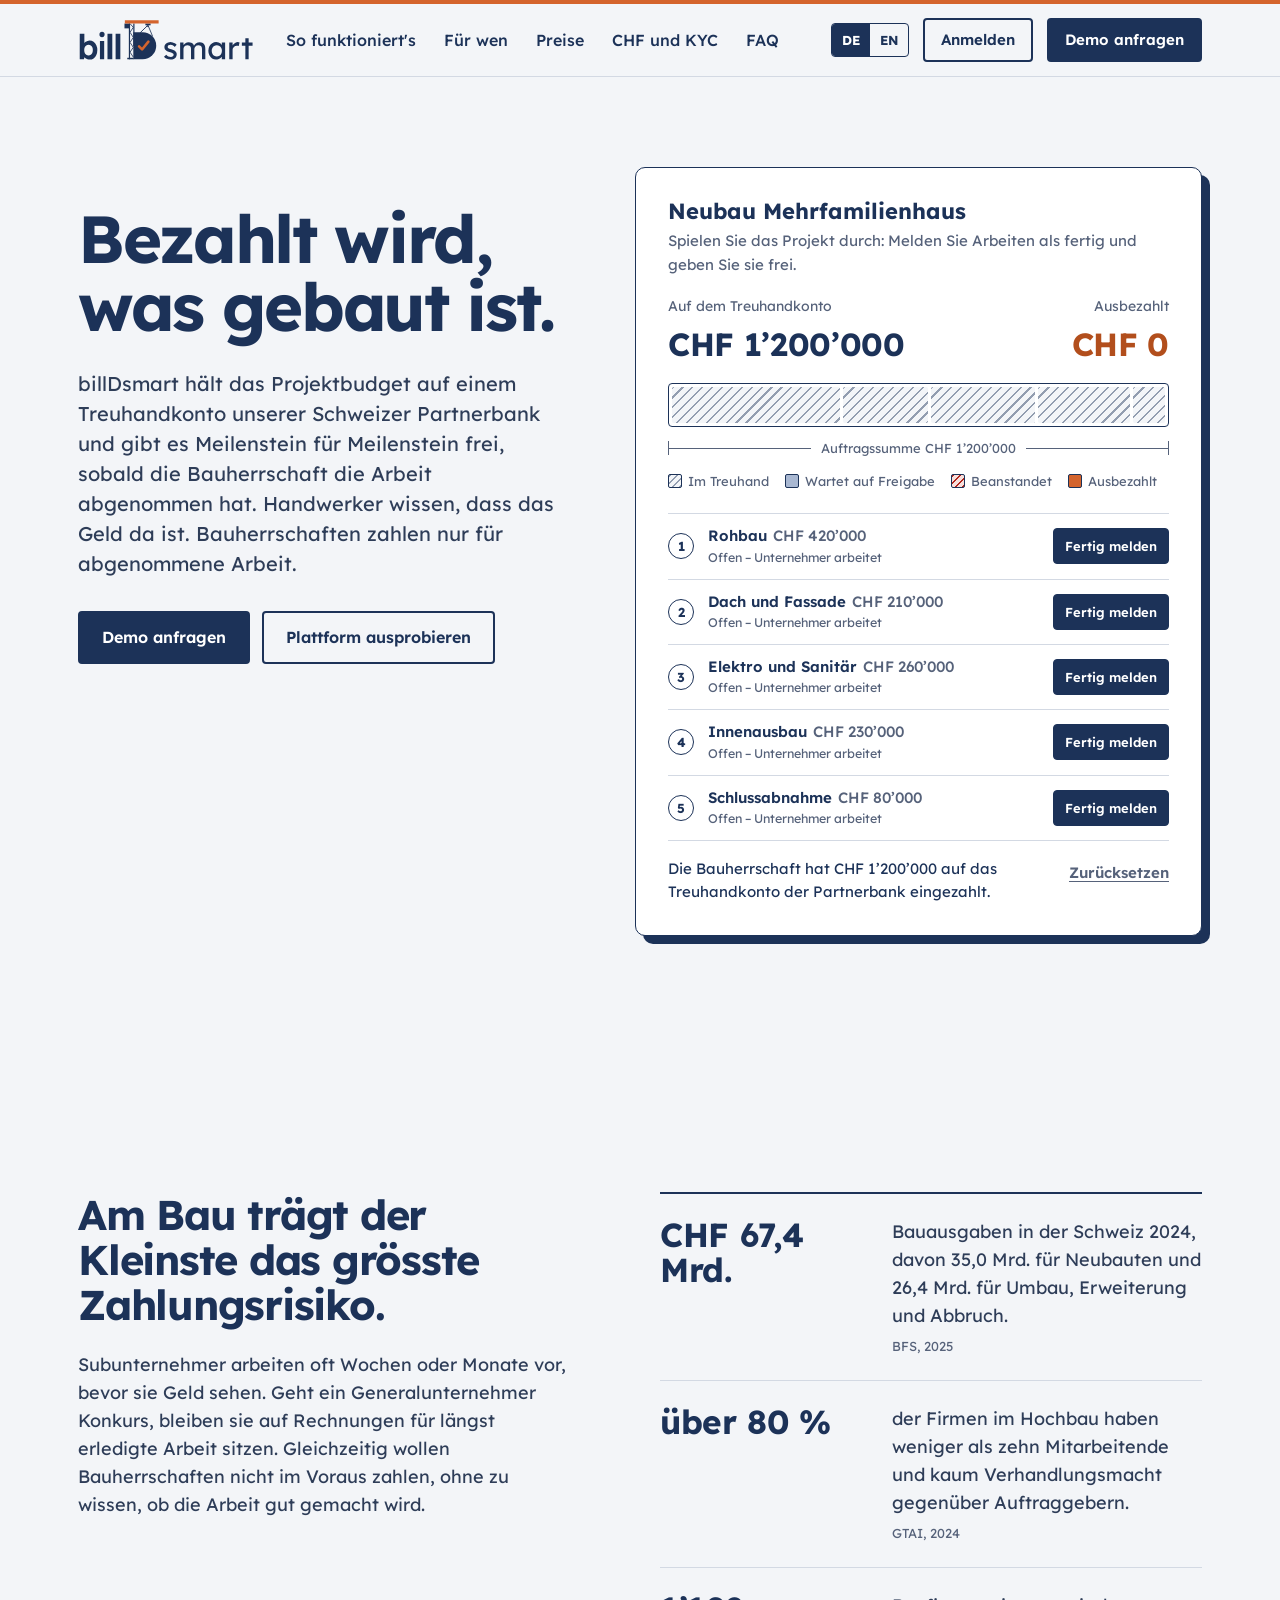
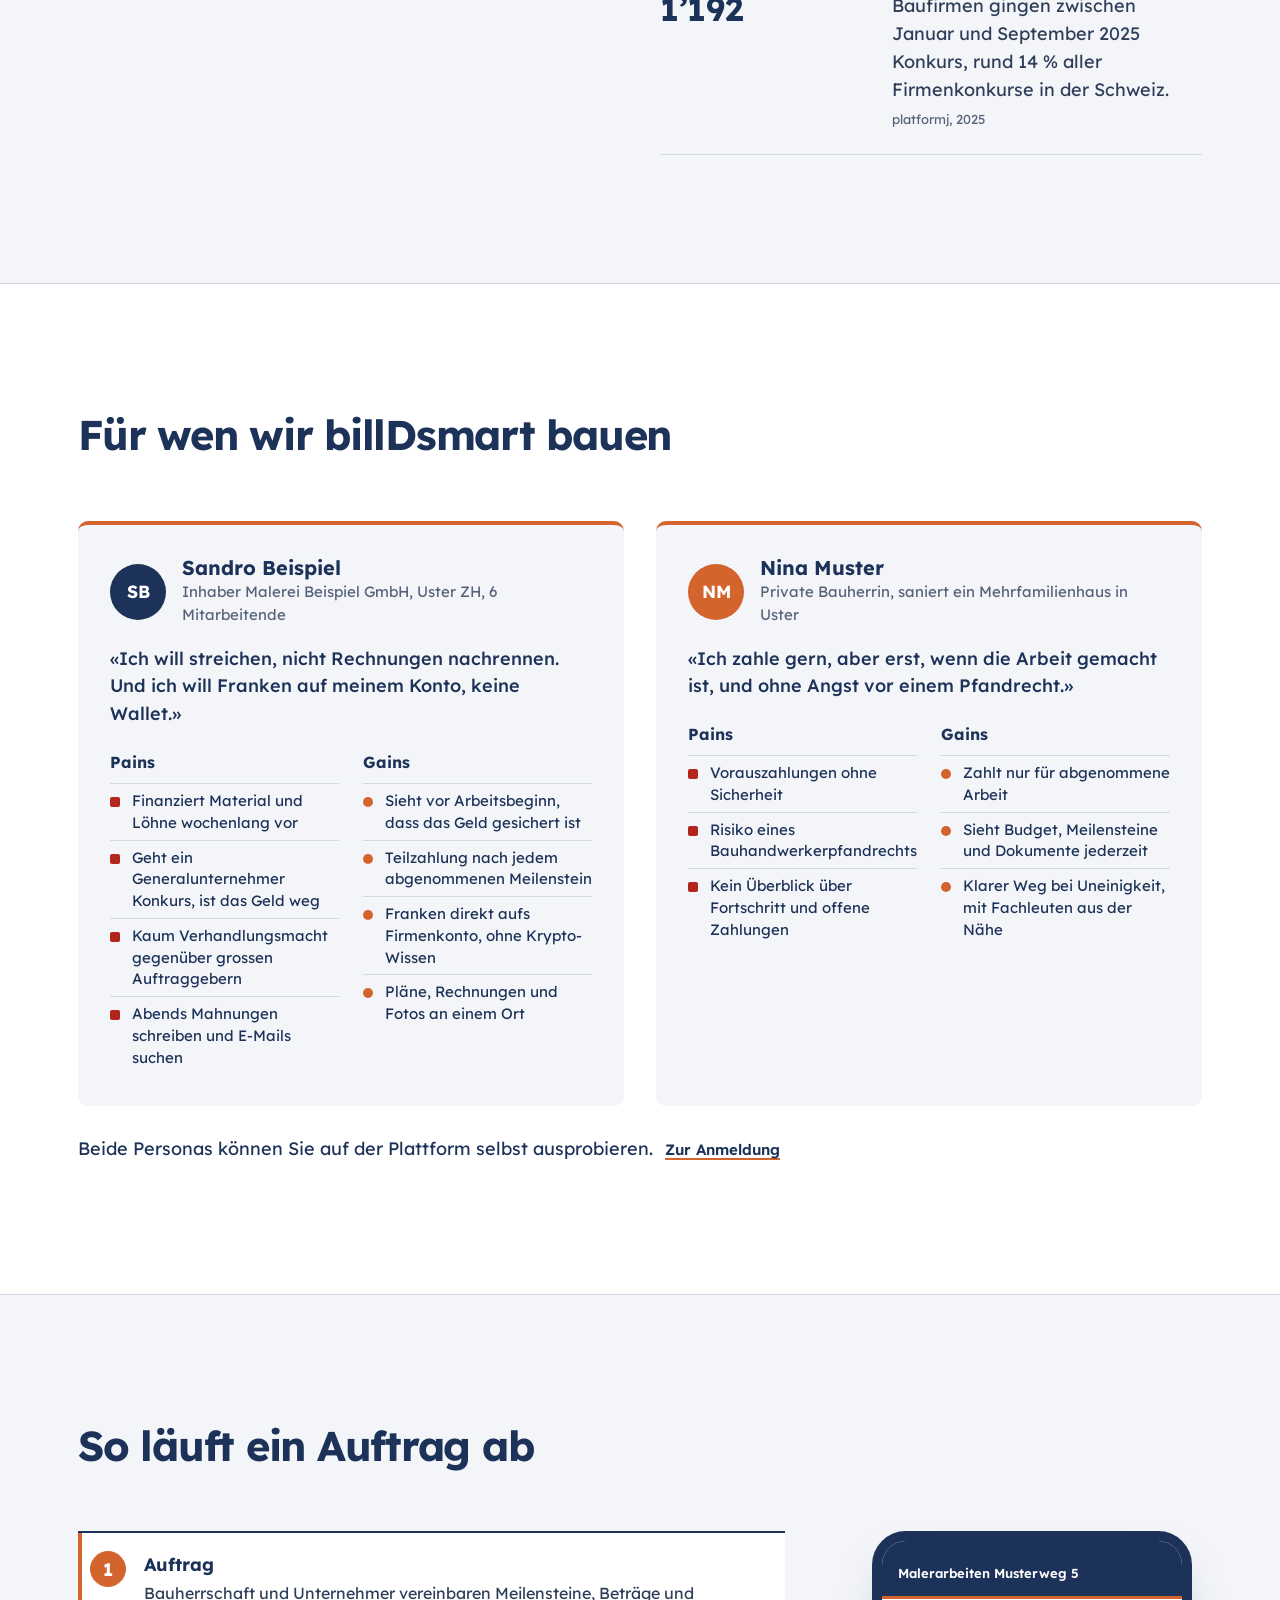
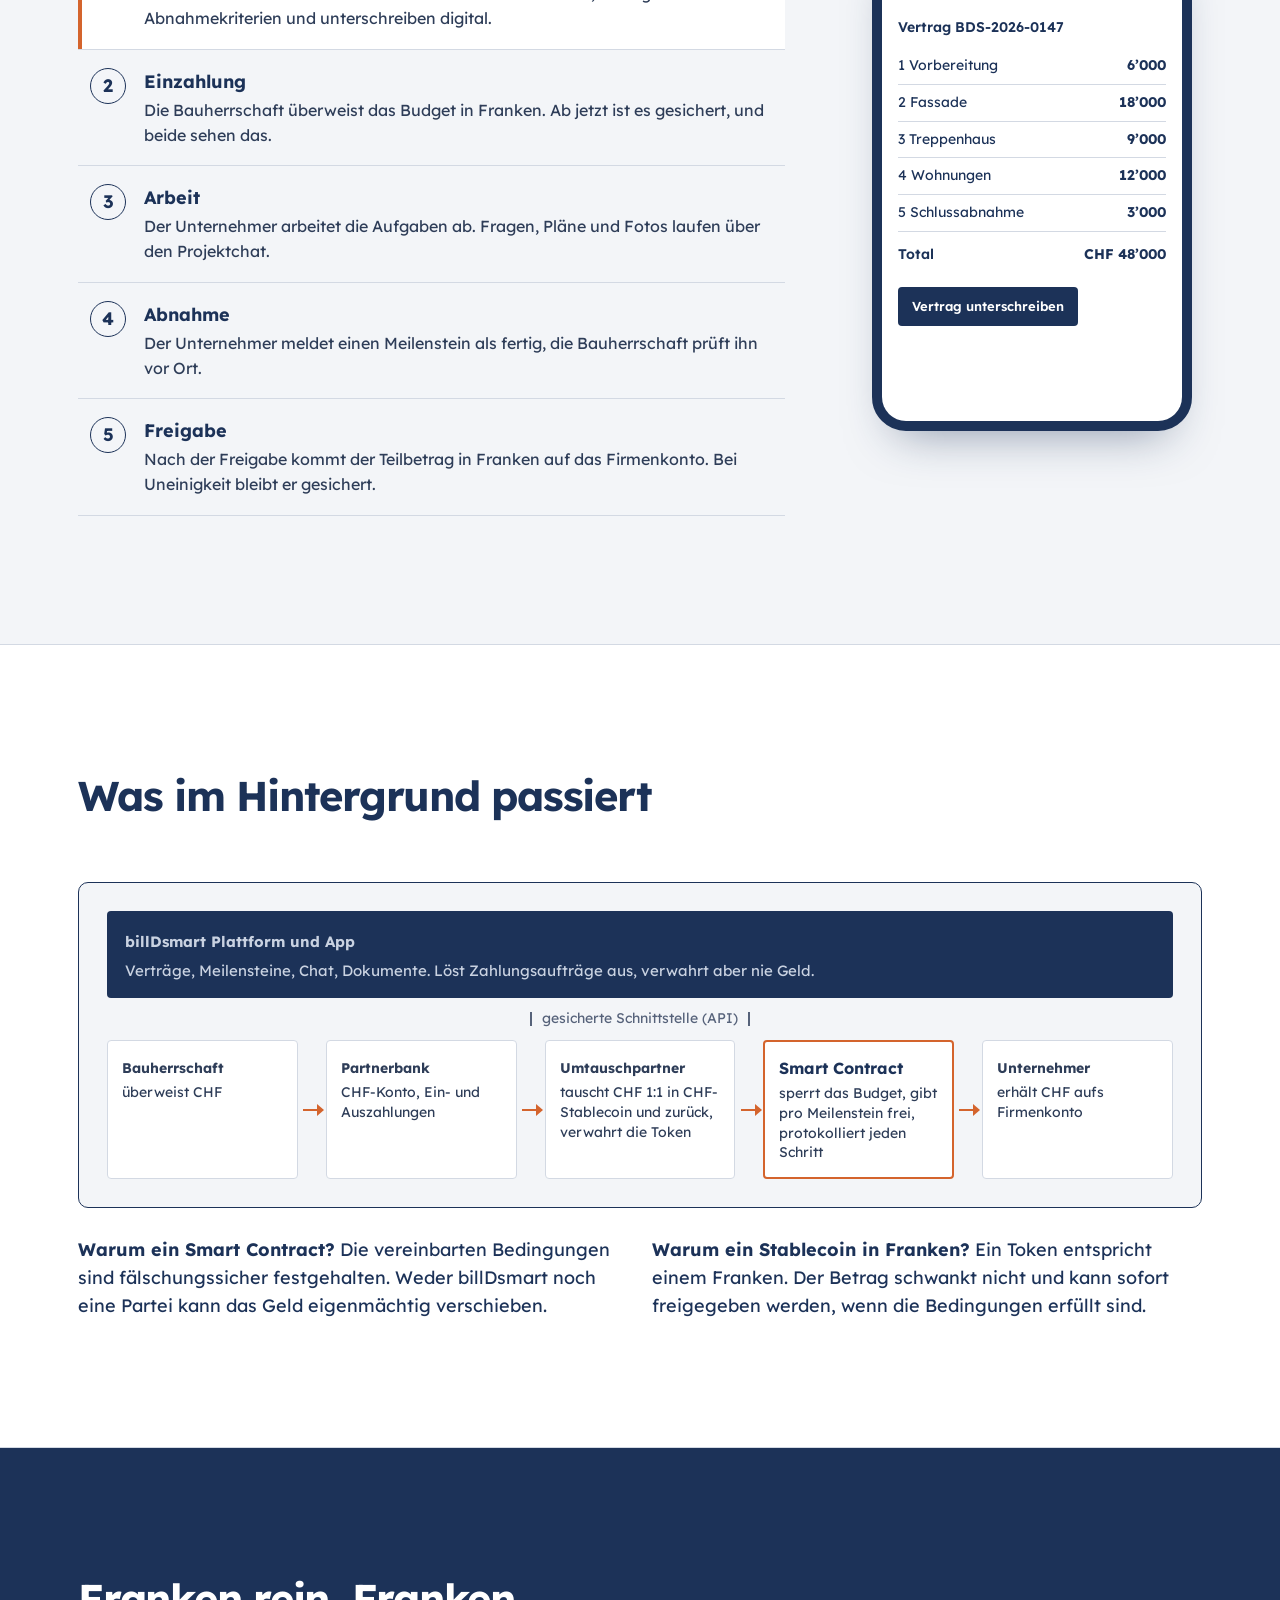
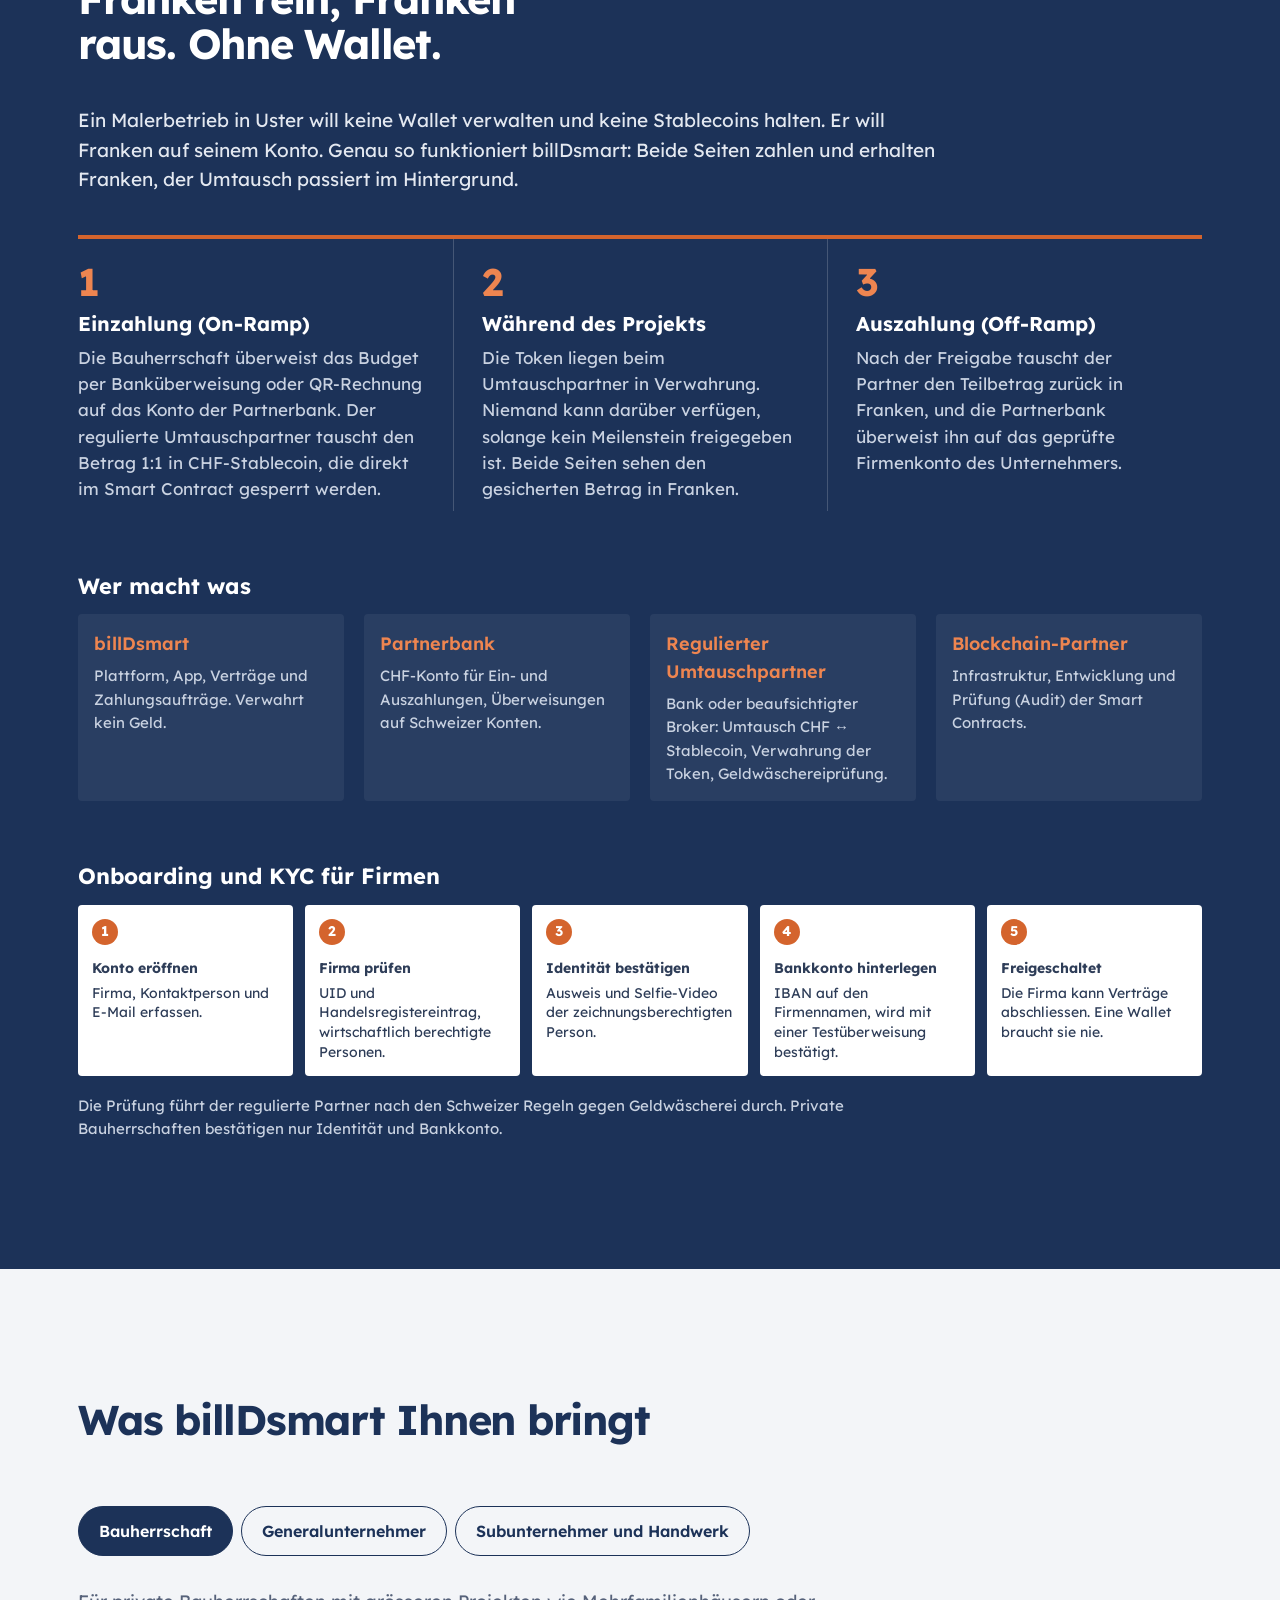
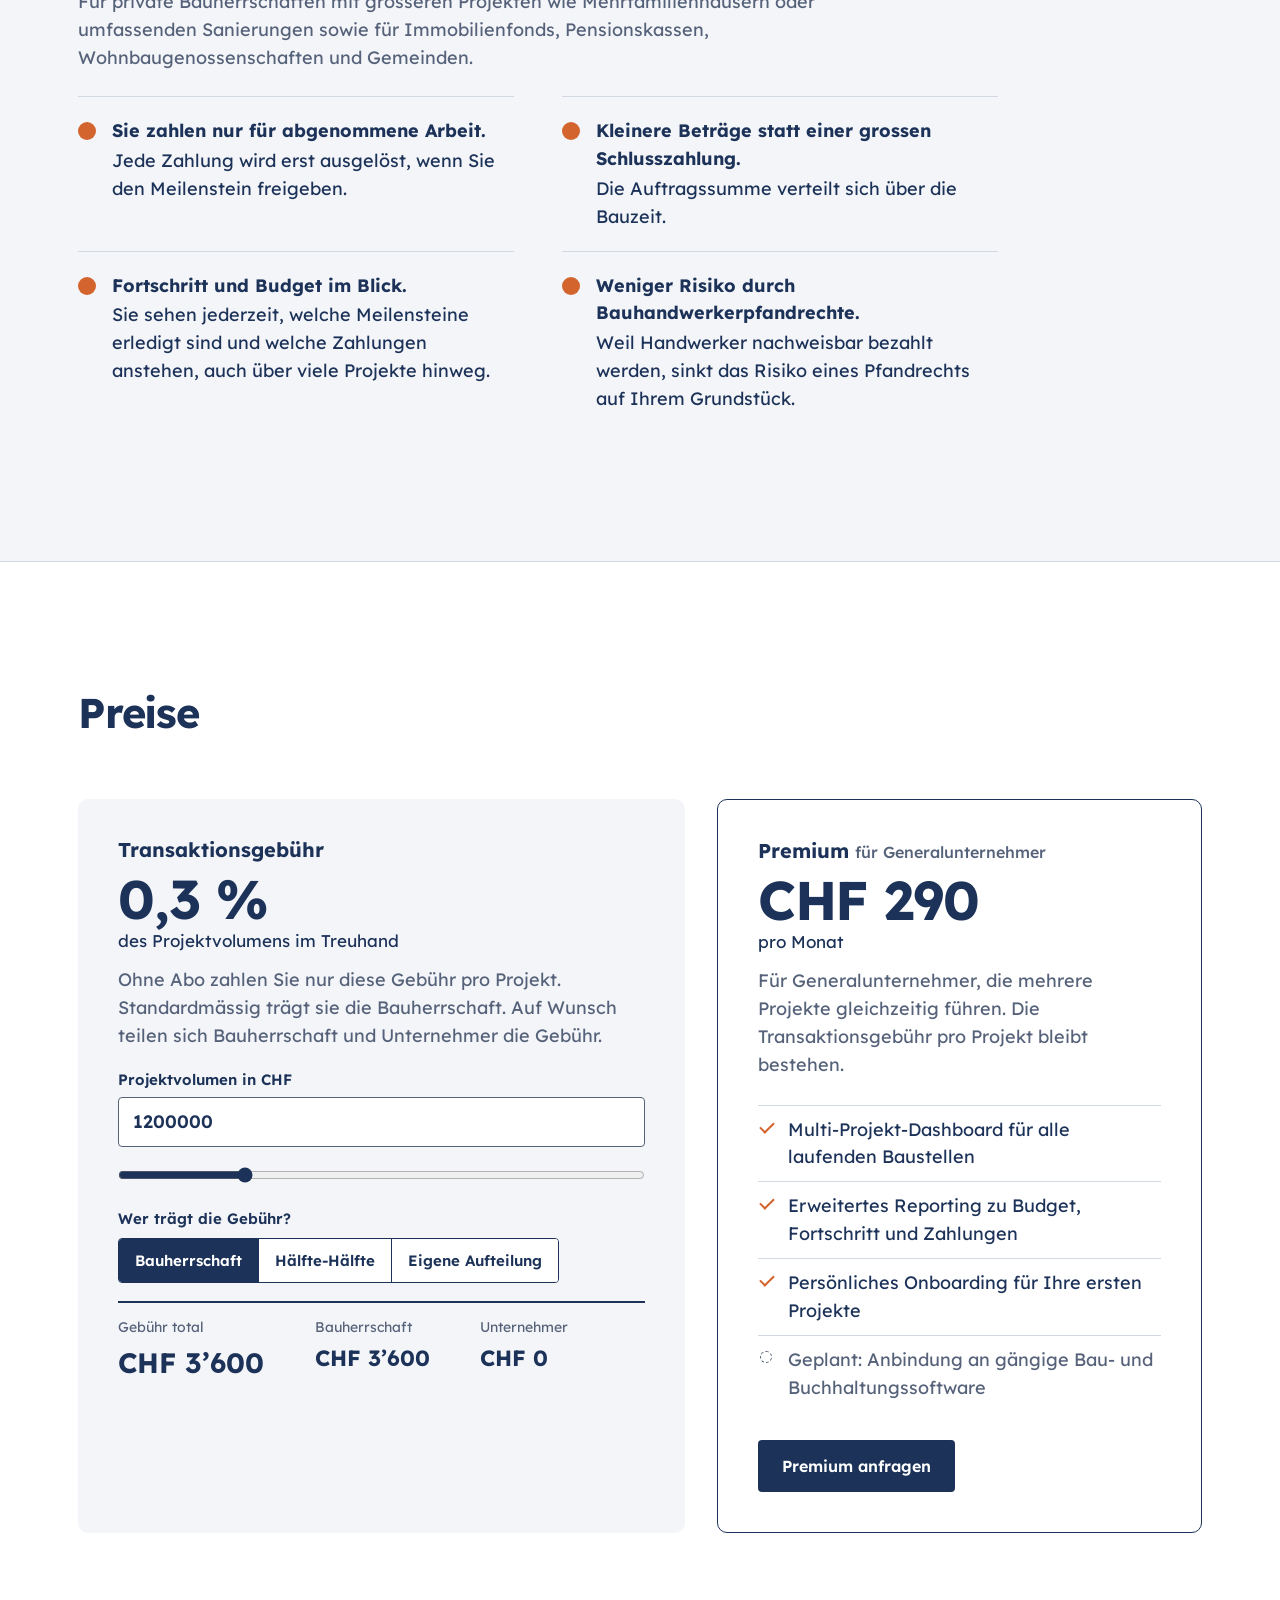
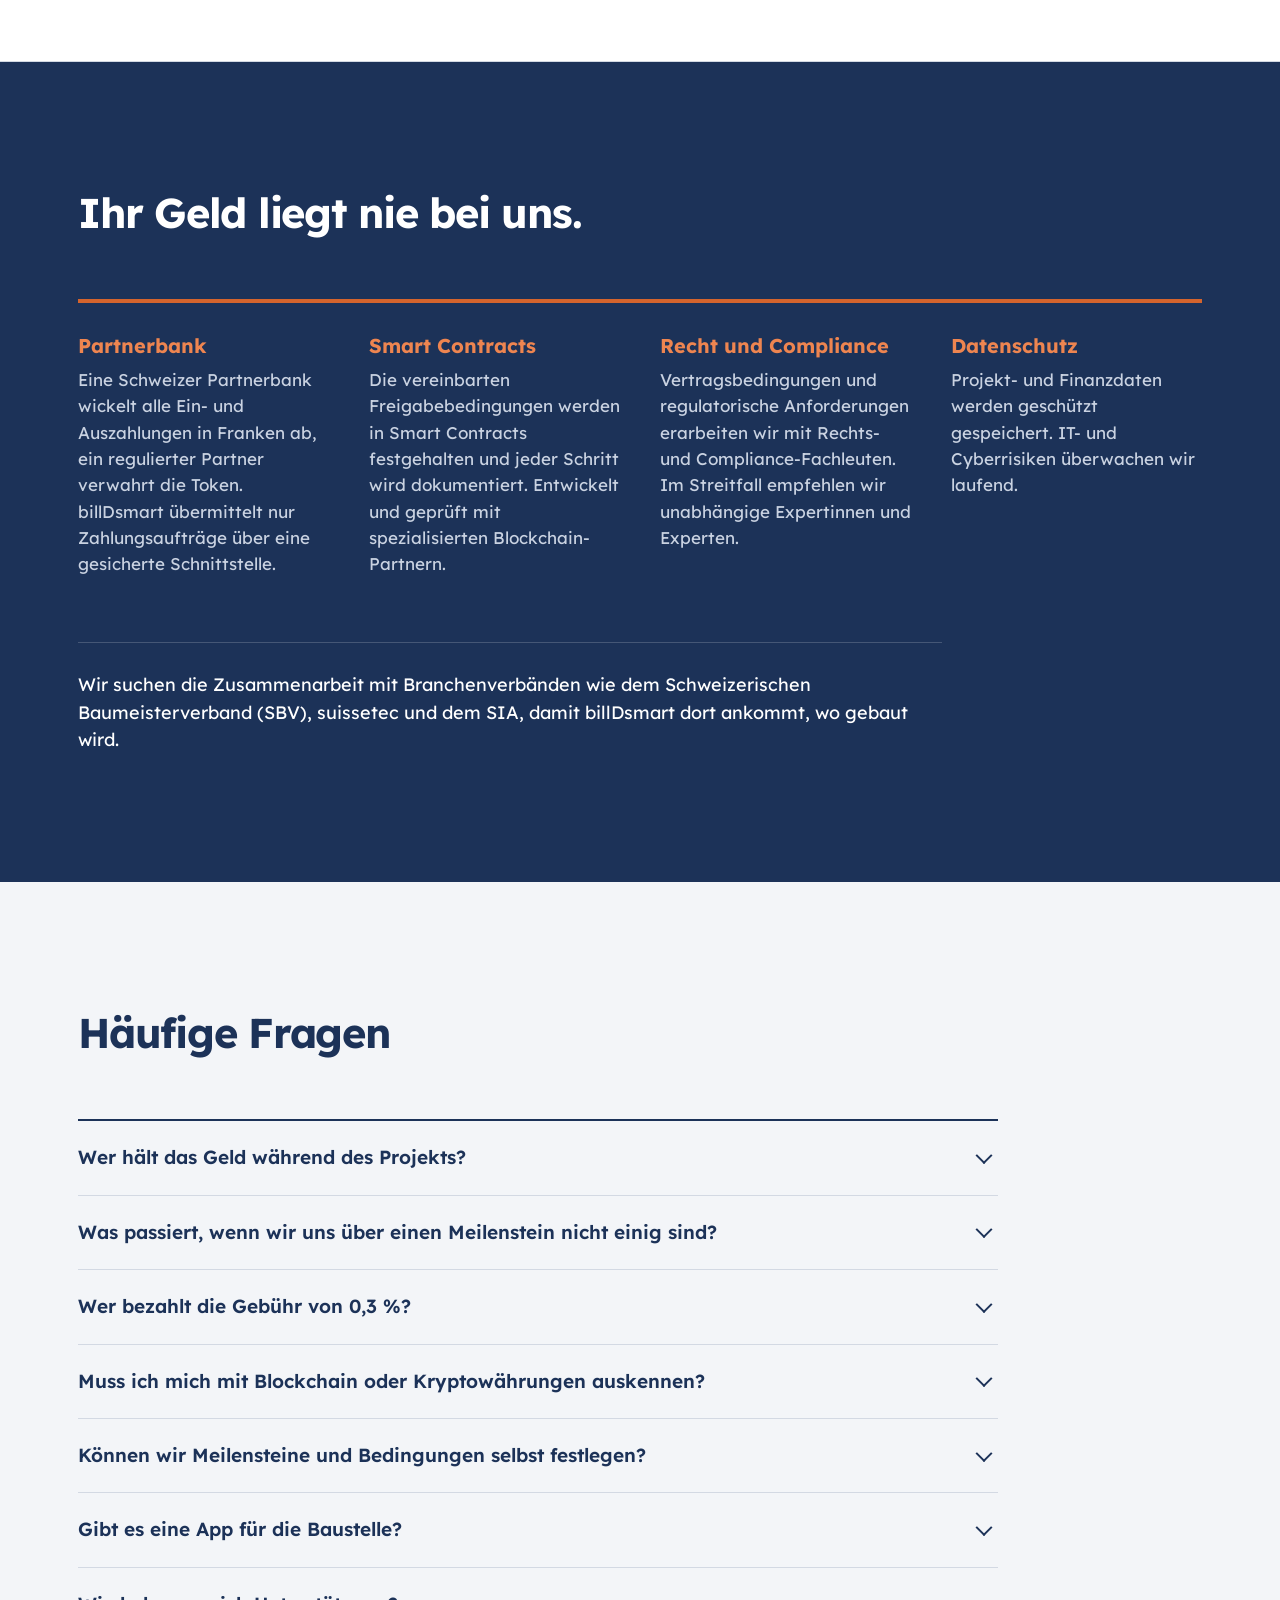
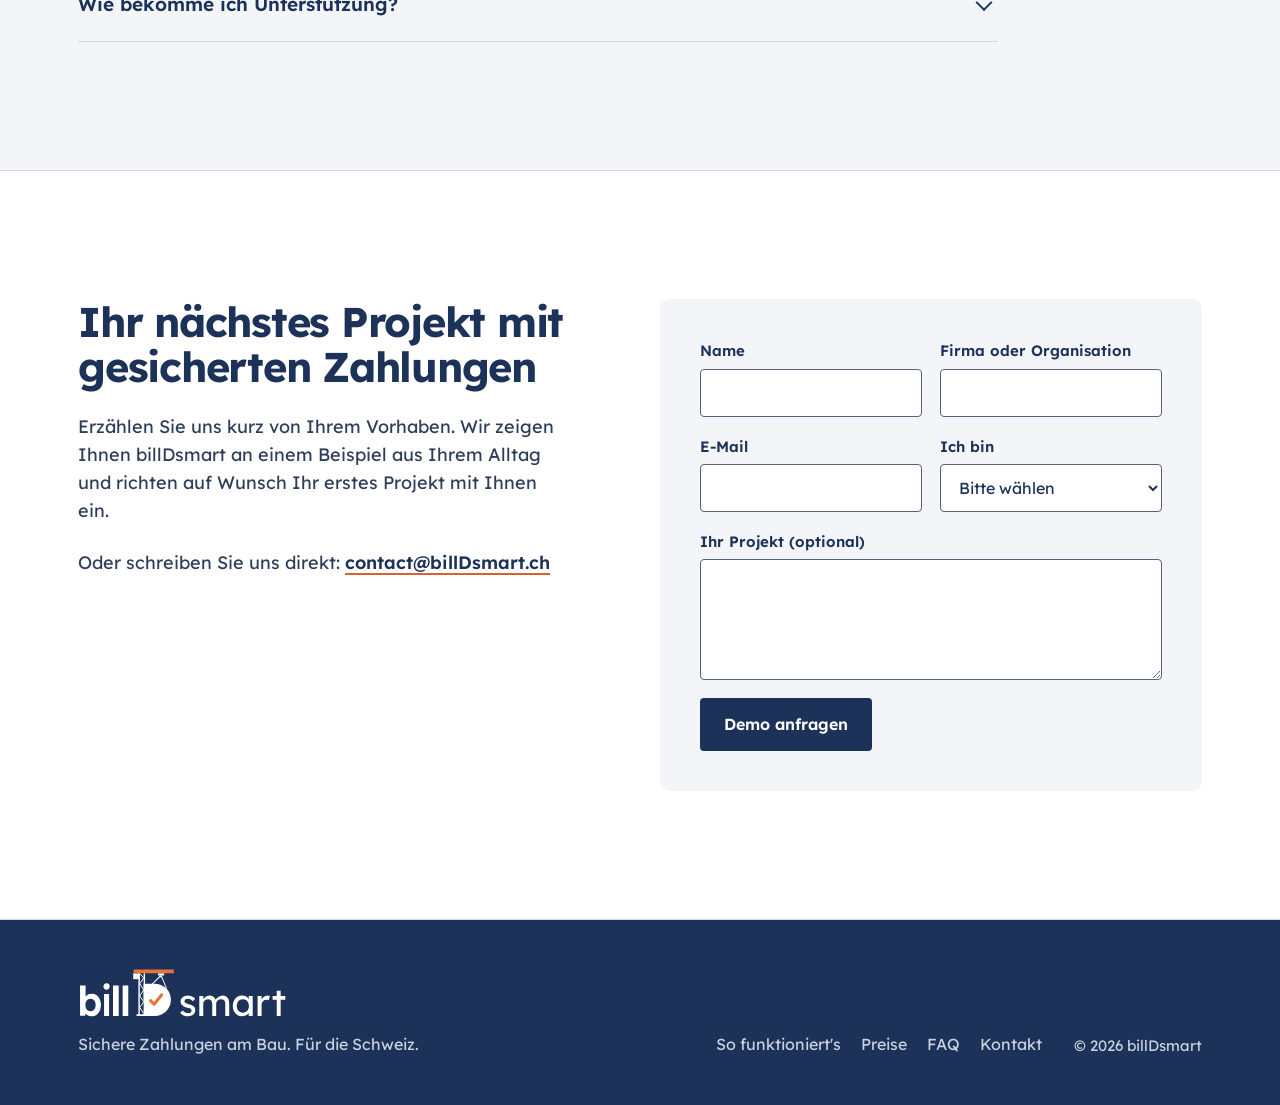
==== commit 9b4f80fd: "Localise demo examples per language; move project to Uster ZH - Names, companies, addresses, documen" ====
--- a/index.html
+++ b/index.html
@@ -5,7 +5,9 @@
   <meta name="viewport" content="width=device-width, initial-scale=1">
   <title>billDsmart – Sichere Zahlungen am Bau</title>
   <meta name="description" content="billDsmart hält das Baubudget auf einem Treuhandkonto einer Schweizer Partnerbank und zahlt Meilenstein für Meilenstein aus – sobald die Arbeit abgenommen ist.">
-  <link rel="icon" href="assets/favicon.svg" type="image/svg+xml">
+  <link rel="icon" href="assets/icon.svg?v=3" type="image/svg+xml">
+  <link rel="icon" href="assets/icon-32.png?v=3" type="image/png" sizes="32x32">
+  <link rel="apple-touch-icon" href="assets/apple-touch-icon.png?v=3">
   <meta name="theme-color" content="#1C3258">
   <link rel="stylesheet" href="css/styles.css">
 </head>
@@ -163,10 +165,10 @@
         <div class="personas">
           <article class="persona">
             <header class="persona-head">
-              <div class="persona-avatar" aria-hidden="true">SB</div>
+              <div class="persona-avatar" aria-hidden="true"><span lang="de">SB</span><span lang="en">SE</span></div>
               <div>
-                <h3>Sandro Beispiel</h3>
-                <p class="persona-role"><span lang="de">Inhaber Malerei Beispiel GmbH, Root LU, 6 Mitarbeitende</span><span lang="en">Owner of Malerei Beispiel GmbH, Root LU, 6 employees</span></p>
+                <h3><span lang="de">Sandro Beispiel</span><span lang="en">Sandro Example</span></h3>
+                <p class="persona-role"><span lang="de">Inhaber Malerei Beispiel GmbH, Uster ZH, 6 Mitarbeitende</span><span lang="en">Owner of Example Painting Ltd, Uster ZH, 6 employees</span></p>
               </div>
             </header>
             <p class="persona-quote"><span lang="de">«Ich will streichen, nicht Rechnungen nachrennen. Und ich will Franken auf meinem Konto, keine Wallet.»</span><span lang="en">“I want to paint, not chase invoices. And I want Swiss francs in my account, not a wallet.”</span></p>
@@ -194,10 +196,10 @@
 
           <article class="persona">
             <header class="persona-head">
-              <div class="persona-avatar persona-avatar-client" aria-hidden="true">NM</div>
+              <div class="persona-avatar persona-avatar-client" aria-hidden="true"><span lang="de">NM</span><span lang="en">NS</span></div>
               <div>
-                <h3>Nina Muster</h3>
-                <p class="persona-role"><span lang="de">Private Bauherrin, saniert ein Mehrfamilienhaus in Root</span><span lang="en">Private client, renovating a multi-family building in Root</span></p>
+                <h3><span lang="de">Nina Muster</span><span lang="en">Nina Sample</span></h3>
+                <p class="persona-role"><span lang="de">Private Bauherrin, saniert ein Mehrfamilienhaus in Uster</span><span lang="en">Private client, renovating a multi-family building in Uster</span></p>
               </div>
             </header>
             <p class="persona-quote"><span lang="de">«Ich zahle gern, aber erst, wenn die Arbeit gemacht ist, und ohne Angst vor einem Pfandrecht.»</span><span lang="en">“I'm happy to pay, but only once the work is done, and without worrying about a lien.”</span></p>
@@ -262,22 +264,22 @@
 
           <div class="phone" aria-live="polite">
             <div class="phone-screen">
-              <div class="phone-bar"><span>Malerarbeiten Musterweg 5</span></div>
+              <div class="phone-bar"><span lang="de">Malerarbeiten Musterweg 5</span><span lang="en">Painting works Sample Street 5</span></div>
               <div class="phone-view" data-view="1">
                 <p class="pv-label"><span lang="de">Vertrag BDS-2026-0147</span><span lang="en">Contract BDS-2026-0147</span></p>
                 <ul class="pv-list">
-                  <li><span>1 <span lang="de">Vorbereitung</span><span lang="en">Preparation</span></span><b>6’000</b></li>
-                  <li><span>2 <span lang="de">Fassade</span><span lang="en">Façade</span></span><b>18’000</b></li>
-                  <li><span>3 <span lang="de">Treppenhaus</span><span lang="en">Stairwell</span></span><b>9’000</b></li>
-                  <li><span>4 <span lang="de">Wohnungen</span><span lang="en">Apartments</span></span><b>12’000</b></li>
-                  <li><span>5 <span lang="de">Schlussabnahme</span><span lang="en">Final acceptance</span></span><b>3’000</b></li>
+                  <li><span>1 <span lang="de">Vorbereitung</span><span lang="en">Preparation</span></span><b><span lang="de">6’000</span><span lang="en">6,000</span></b></li>
+                  <li><span>2 <span lang="de">Fassade</span><span lang="en">Façade</span></span><b><span lang="de">18’000</span><span lang="en">18,000</span></b></li>
+                  <li><span>3 <span lang="de">Treppenhaus</span><span lang="en">Stairwell</span></span><b><span lang="de">9’000</span><span lang="en">9,000</span></b></li>
+                  <li><span>4 <span lang="de">Wohnungen</span><span lang="en">Apartments</span></span><b><span lang="de">12’000</span><span lang="en">12,000</span></b></li>
+                  <li><span>5 <span lang="de">Schlussabnahme</span><span lang="en">Final acceptance</span></span><b><span lang="de">3’000</span><span lang="en">3,000</span></b></li>
                 </ul>
-                <p class="pv-total"><span lang="de">Total</span><span lang="en">Total</span> <b>CHF 48’000</b></p>
+                <p class="pv-total"><span lang="de">Total</span><span lang="en">Total</span> <b><span lang="de">CHF 48’000</span><span lang="en">CHF 48,000</span></b></p>
                 <span class="pv-btn"><span lang="de">Vertrag unterschreiben</span><span lang="en">Sign contract</span></span>
               </div>
               <div class="phone-view" data-view="2" hidden>
                 <p class="pv-label"><span lang="de">Budget einzahlen</span><span lang="en">Deposit budget</span></p>
-                <p class="pv-big">CHF 48’144</p>
+                <p class="pv-big"><span lang="de">CHF 48’144</span><span lang="en">CHF 48,144</span></p>
                 <p class="pv-small"><span lang="de">inkl. Gebühr 0,3 % (CHF 144)</span><span lang="en">incl. 0.3% fee (CHF 144)</span></p>
                 <div class="pv-box"><span lang="de">Empfänger: Partnerbank<br>Referenz: BDS-2026-0147</span><span lang="en">Payee: partner bank<br>Reference: BDS-2026-0147</span></div>
                 <p class="pv-ok"><span lang="de">Geld gesichert</span><span lang="en">Money secured</span></p>
@@ -301,7 +303,7 @@
               </div>
               <div class="phone-view" data-view="5" hidden>
                 <div class="pv-check" aria-hidden="true"></div>
-                <p class="pv-big">CHF 18’000</p>
+                <p class="pv-big"><span lang="de">CHF 18’000</span><span lang="en">CHF 18,000</span></p>
                 <p class="pv-small"><span lang="de">auf Ihr Konto CH00 … 0002 überwiesen</span><span lang="en">transferred to your account CH00 … 0002</span></p>
                 <p class="pv-label"><span lang="de">Noch gesichert: CHF 24’000</span><span lang="en">Still secured: CHF 24,000</span></p>
               </div>
@@ -362,8 +364,8 @@
           <span lang="en">Francs in, francs out. No wallet.</span>
         </h2>
         <p class="ramp-lead">
-          <span lang="de">Ein Malerbetrieb in Root will keine Wallet verwalten und keine Stablecoins halten. Er will Franken auf seinem Konto. Genau so funktioniert billDsmart: Beide Seiten zahlen und erhalten Franken, der Umtausch passiert im Hintergrund.</span>
-          <span lang="en">A painting business in Root doesn't want to manage a wallet or hold stablecoins. It wants francs in its account. That's exactly how billDsmart works: both sides pay and receive francs, and the exchange happens in the background.</span>
+          <span lang="de">Ein Malerbetrieb in Uster will keine Wallet verwalten und keine Stablecoins halten. Er will Franken auf seinem Konto. Genau so funktioniert billDsmart: Beide Seiten zahlen und erhalten Franken, der Umtausch passiert im Hintergrund.</span>
+          <span lang="en">A painting business in Uster doesn't want to manage a wallet or hold stablecoins. It wants francs in its account. That's exactly how billDsmart works: both sides pay and receive francs, and the exchange happens in the background.</span>
         </p>
         <ol class="ramp">
           <li>
